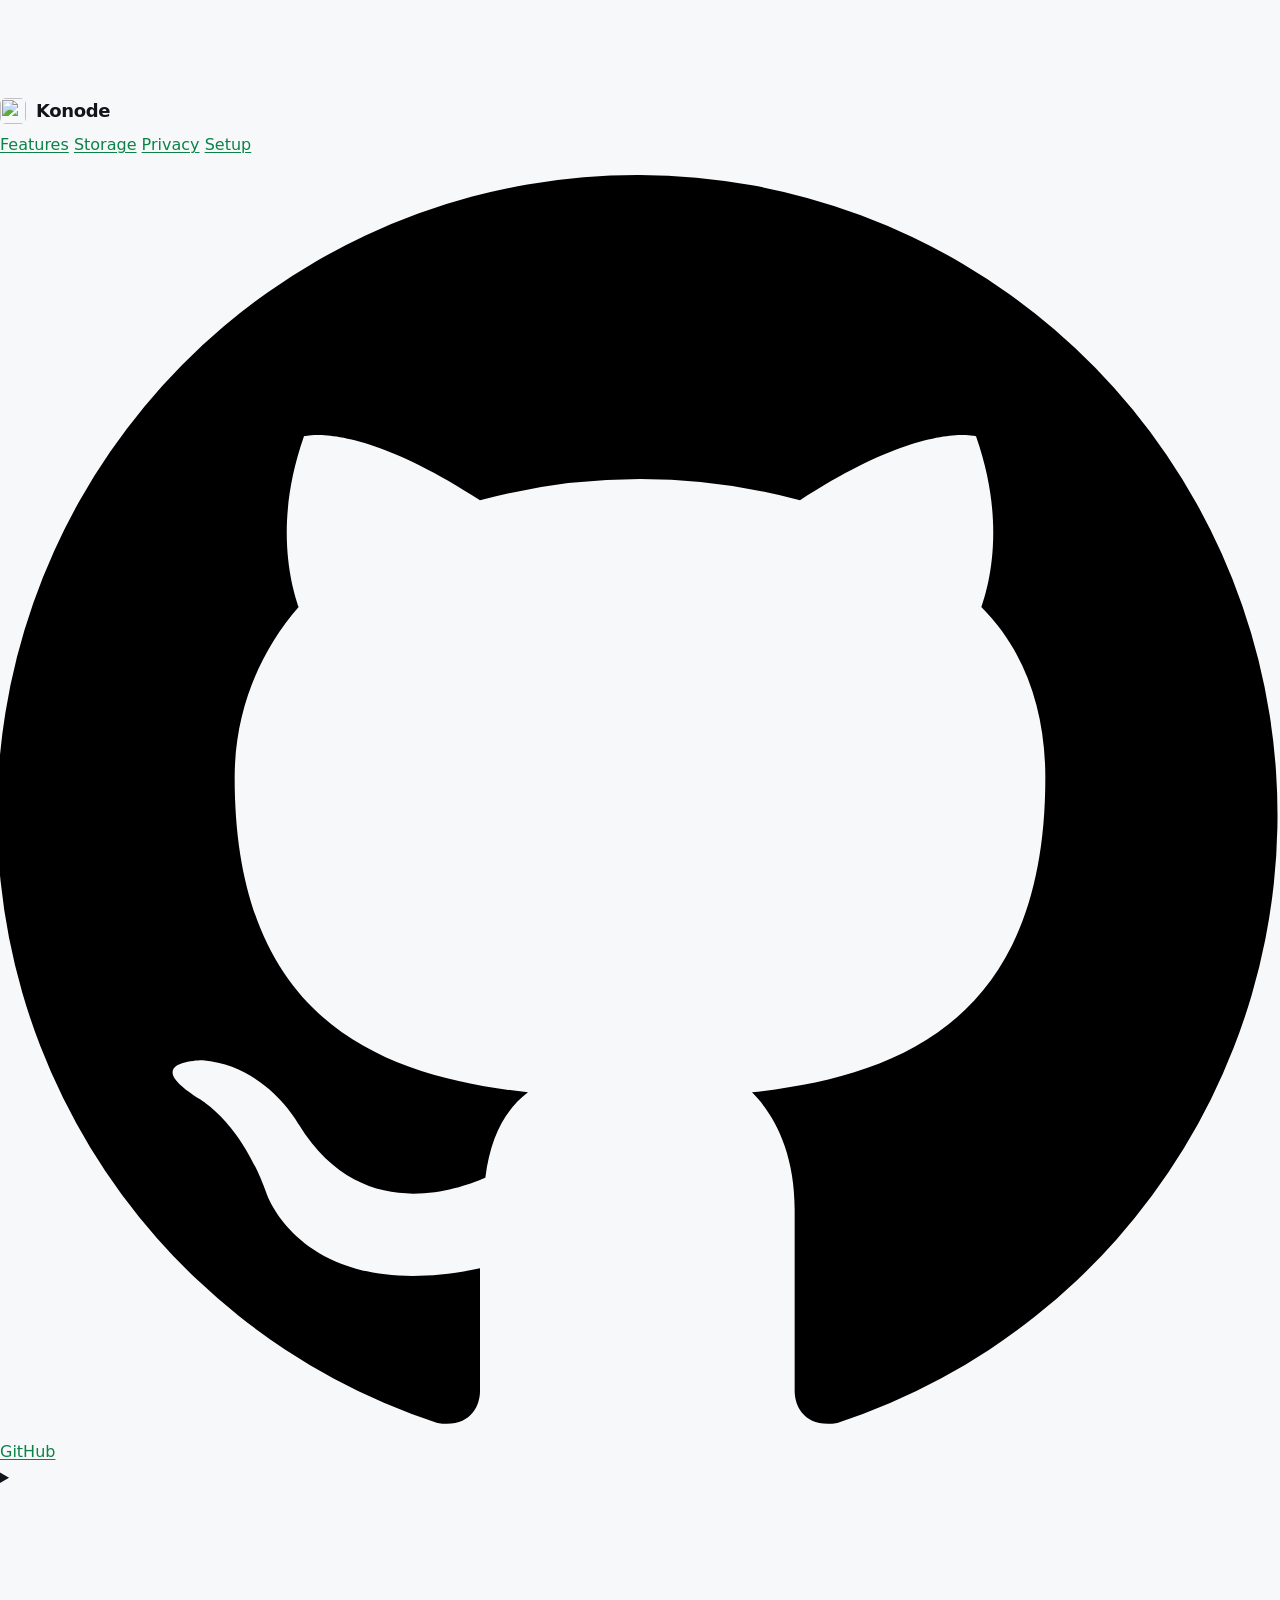
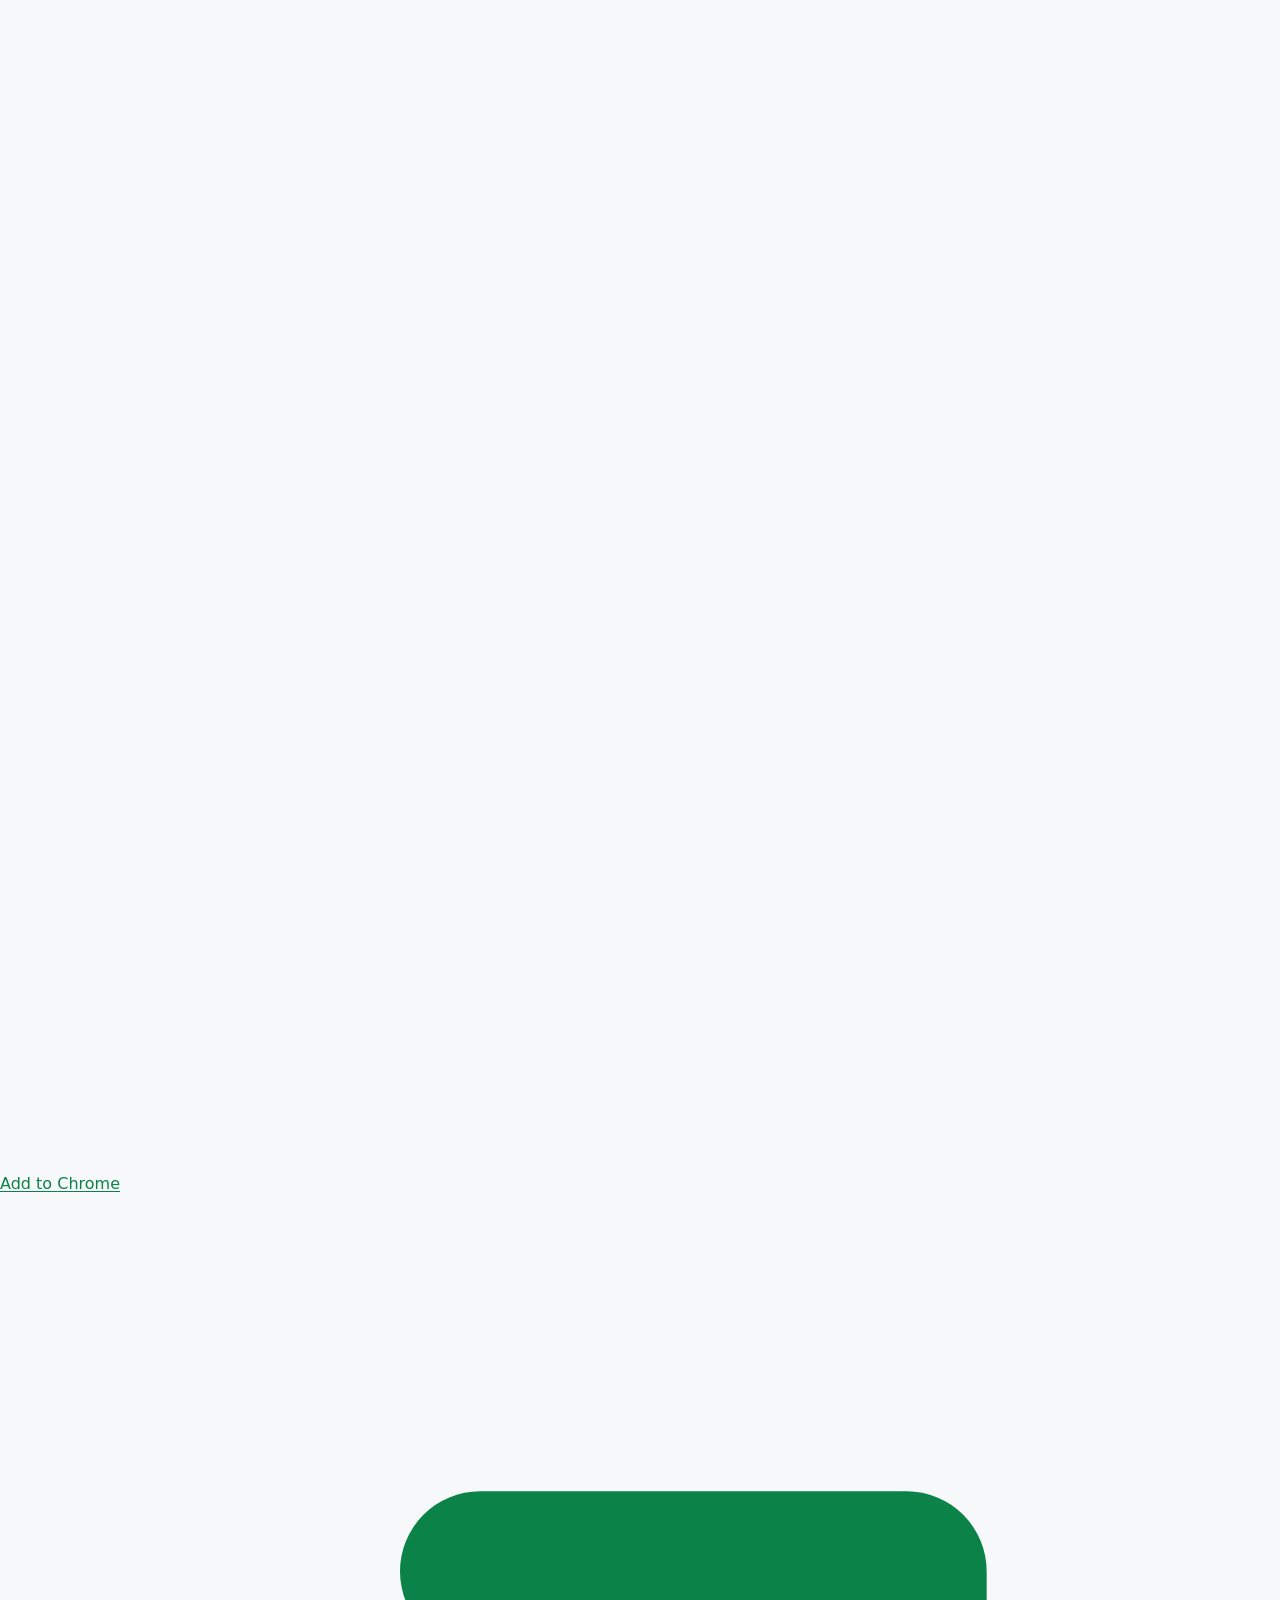
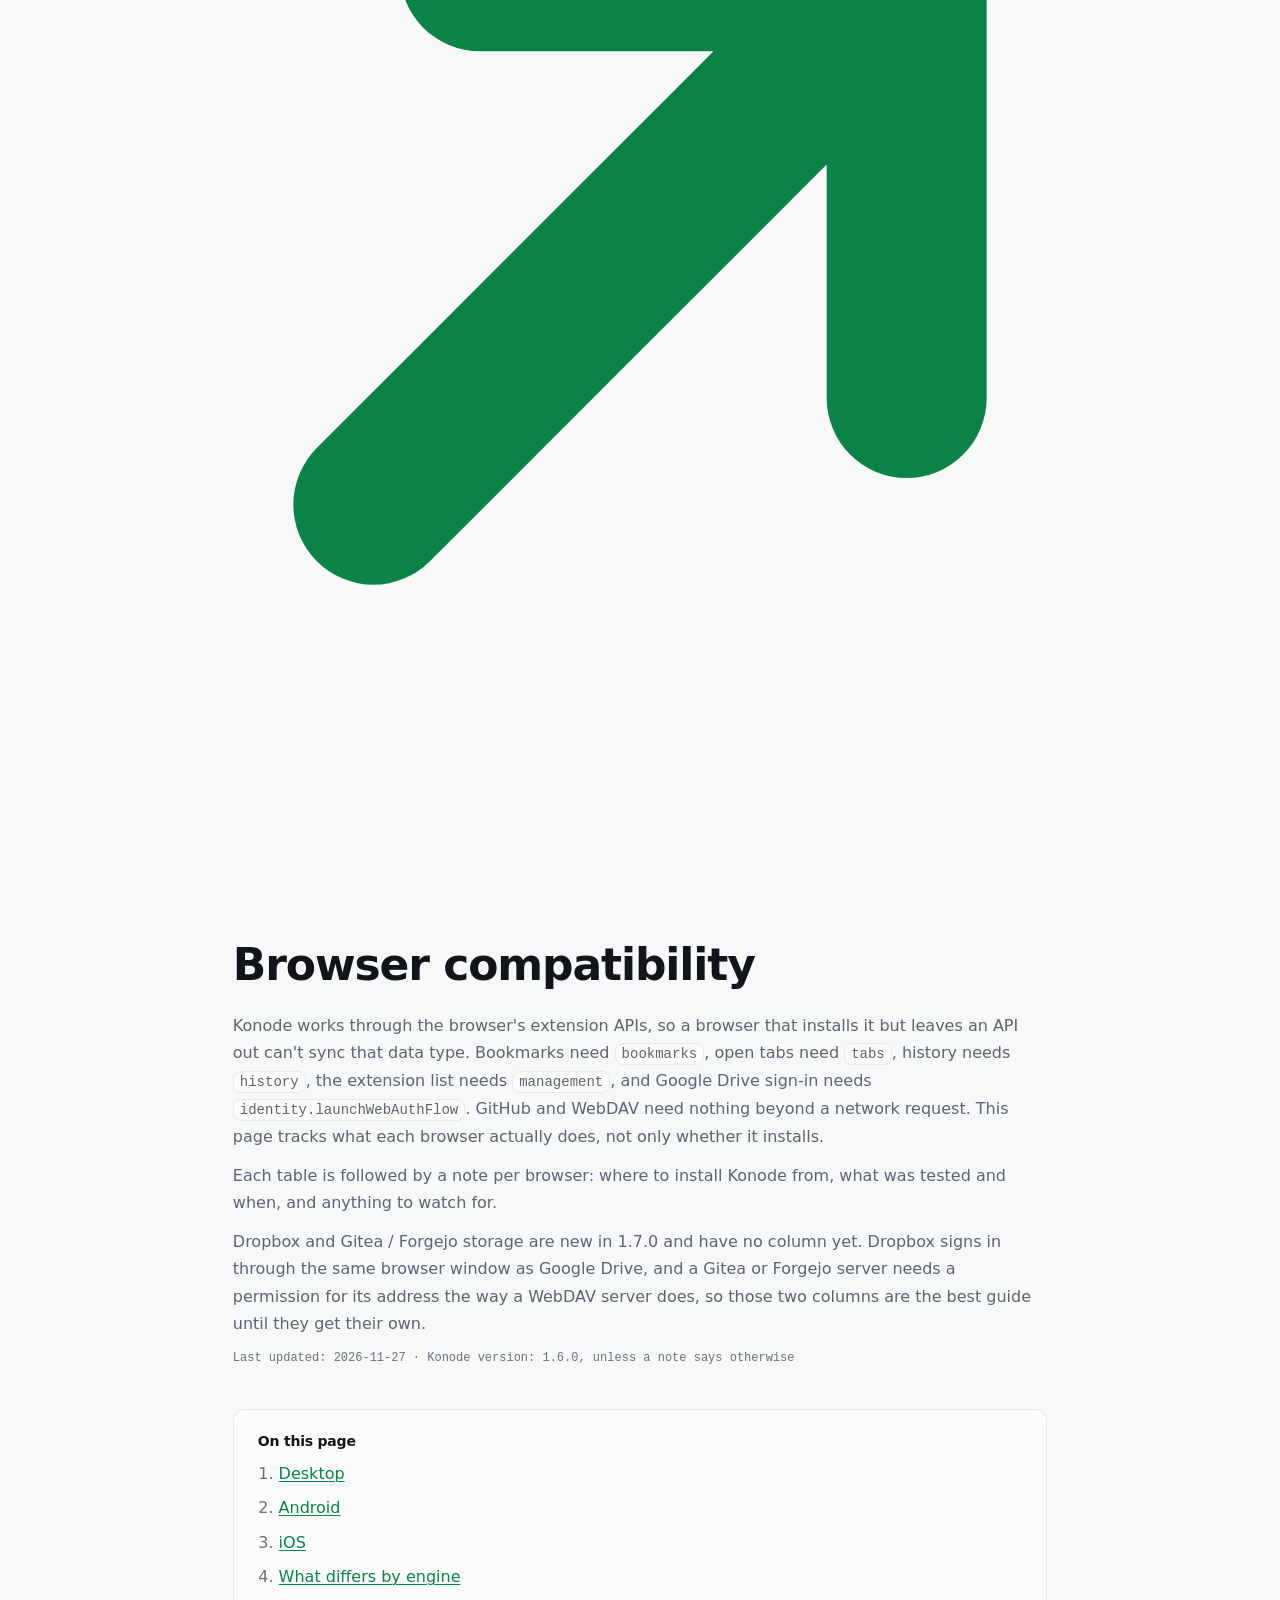
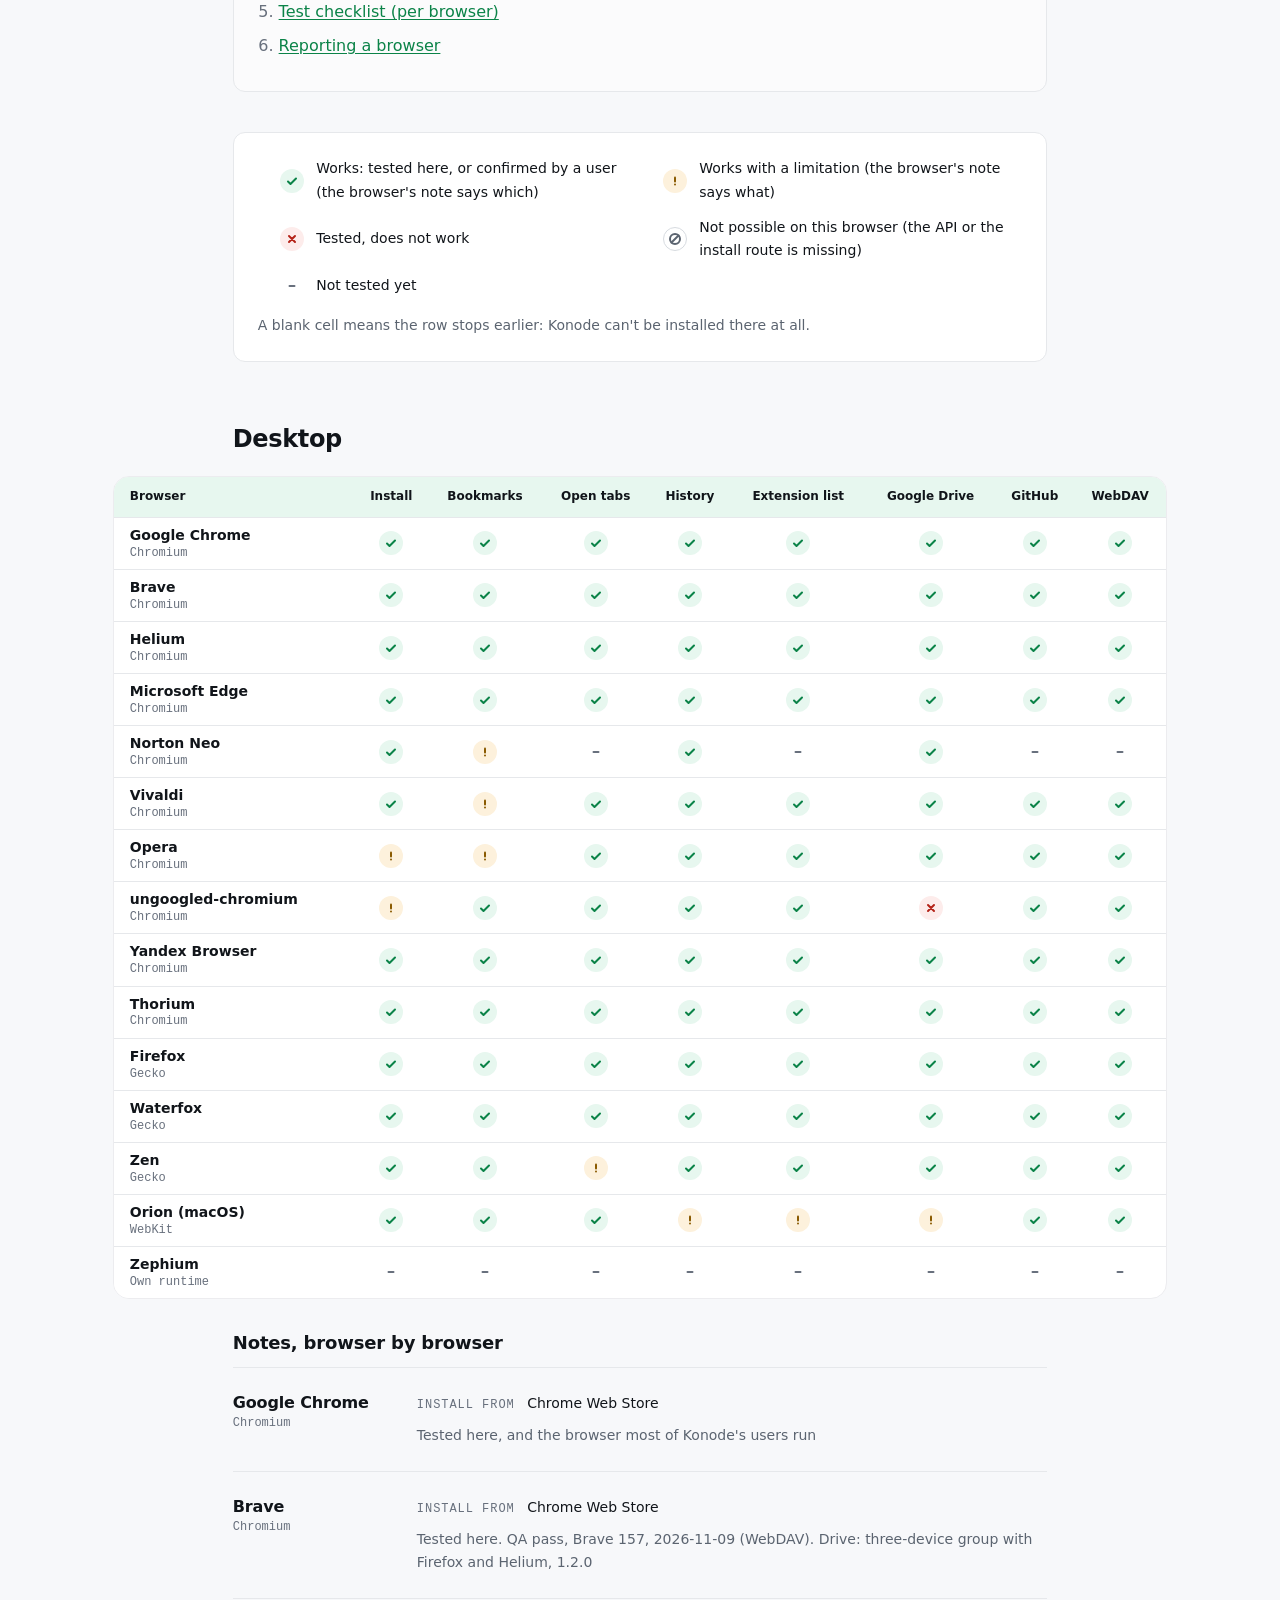
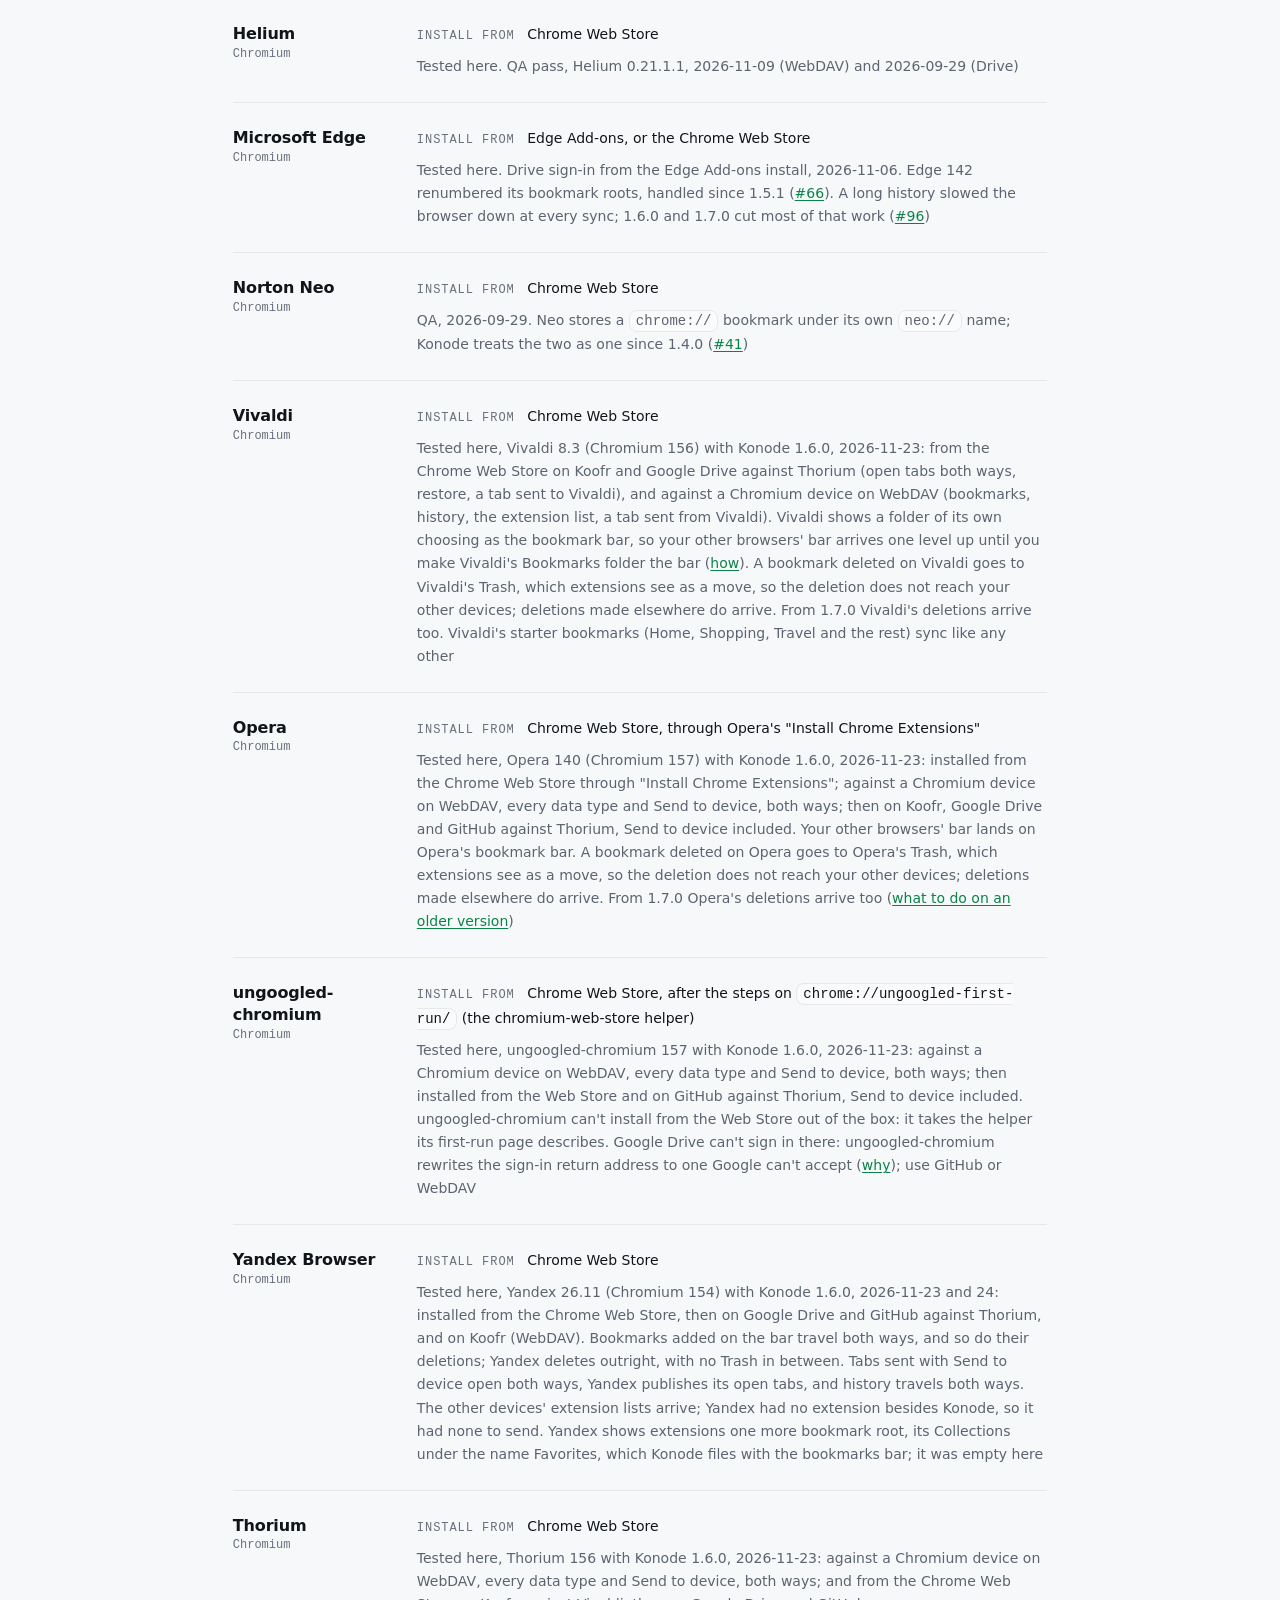
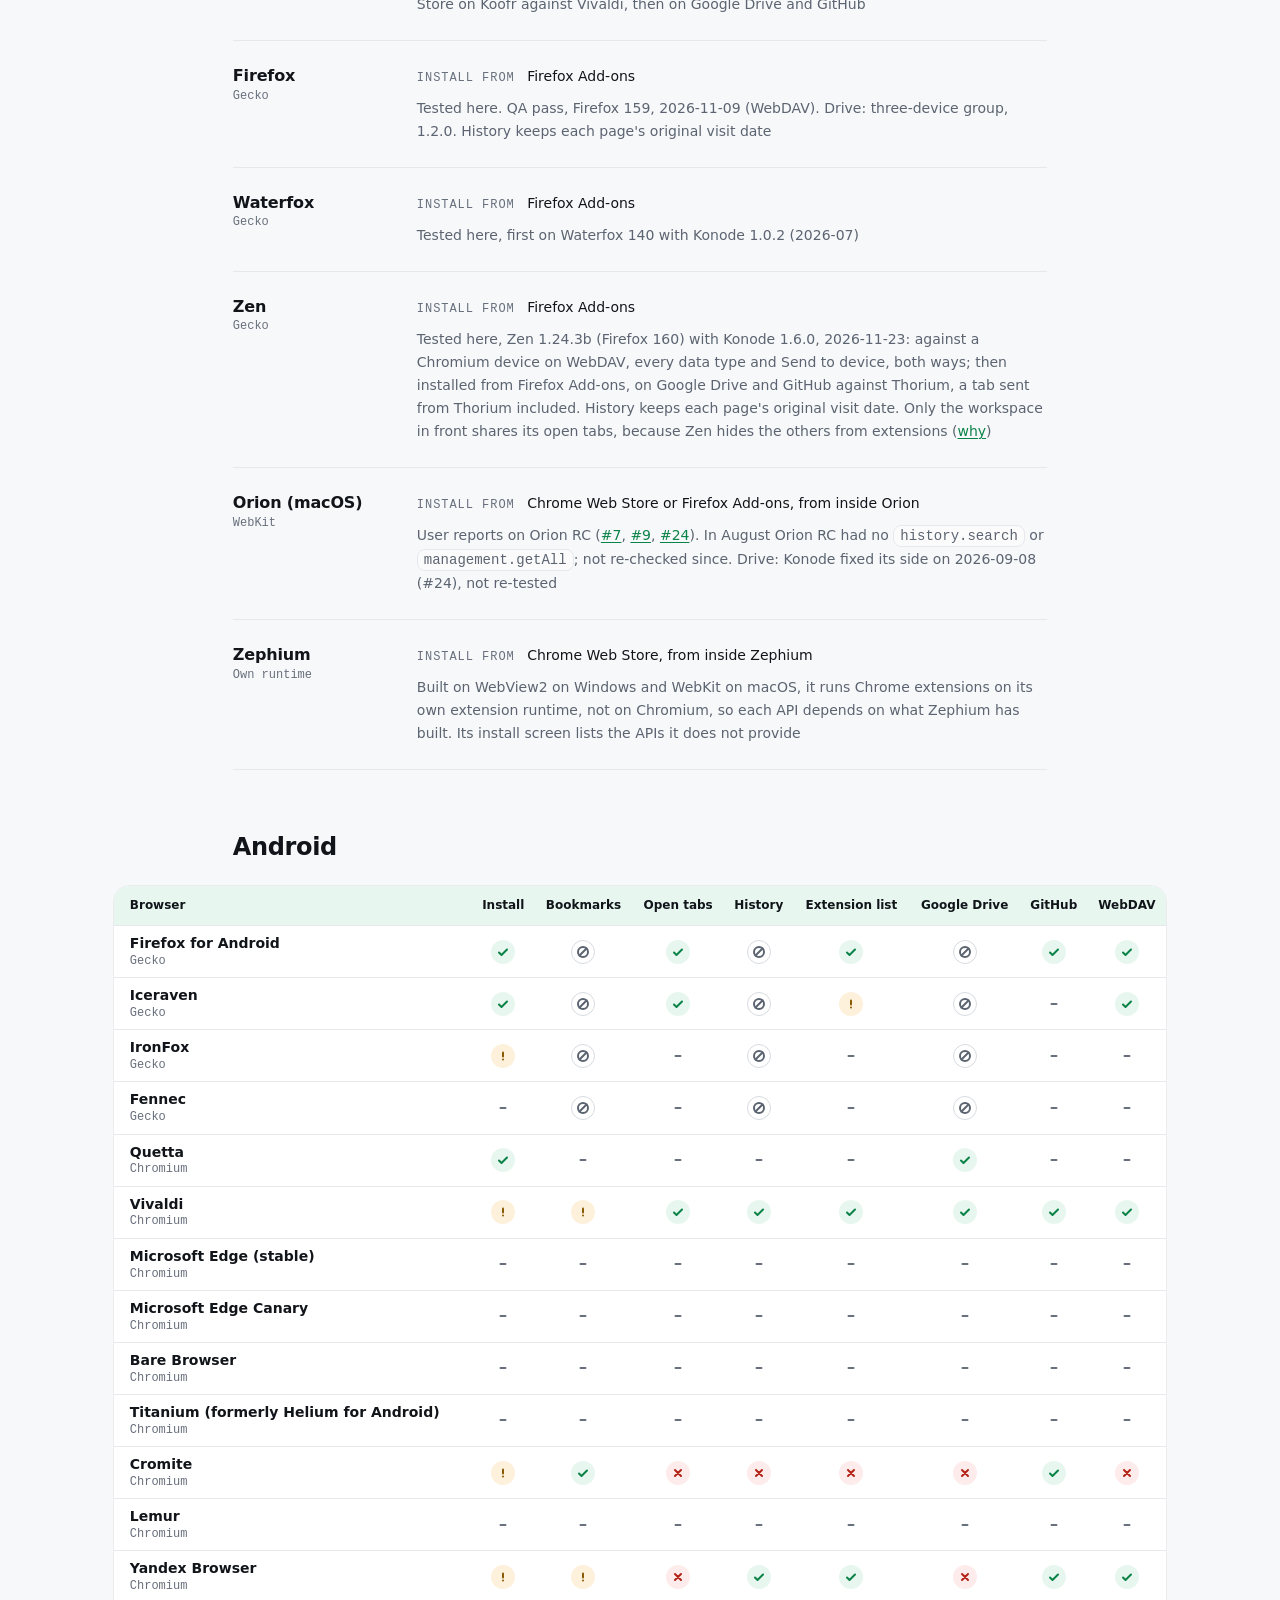
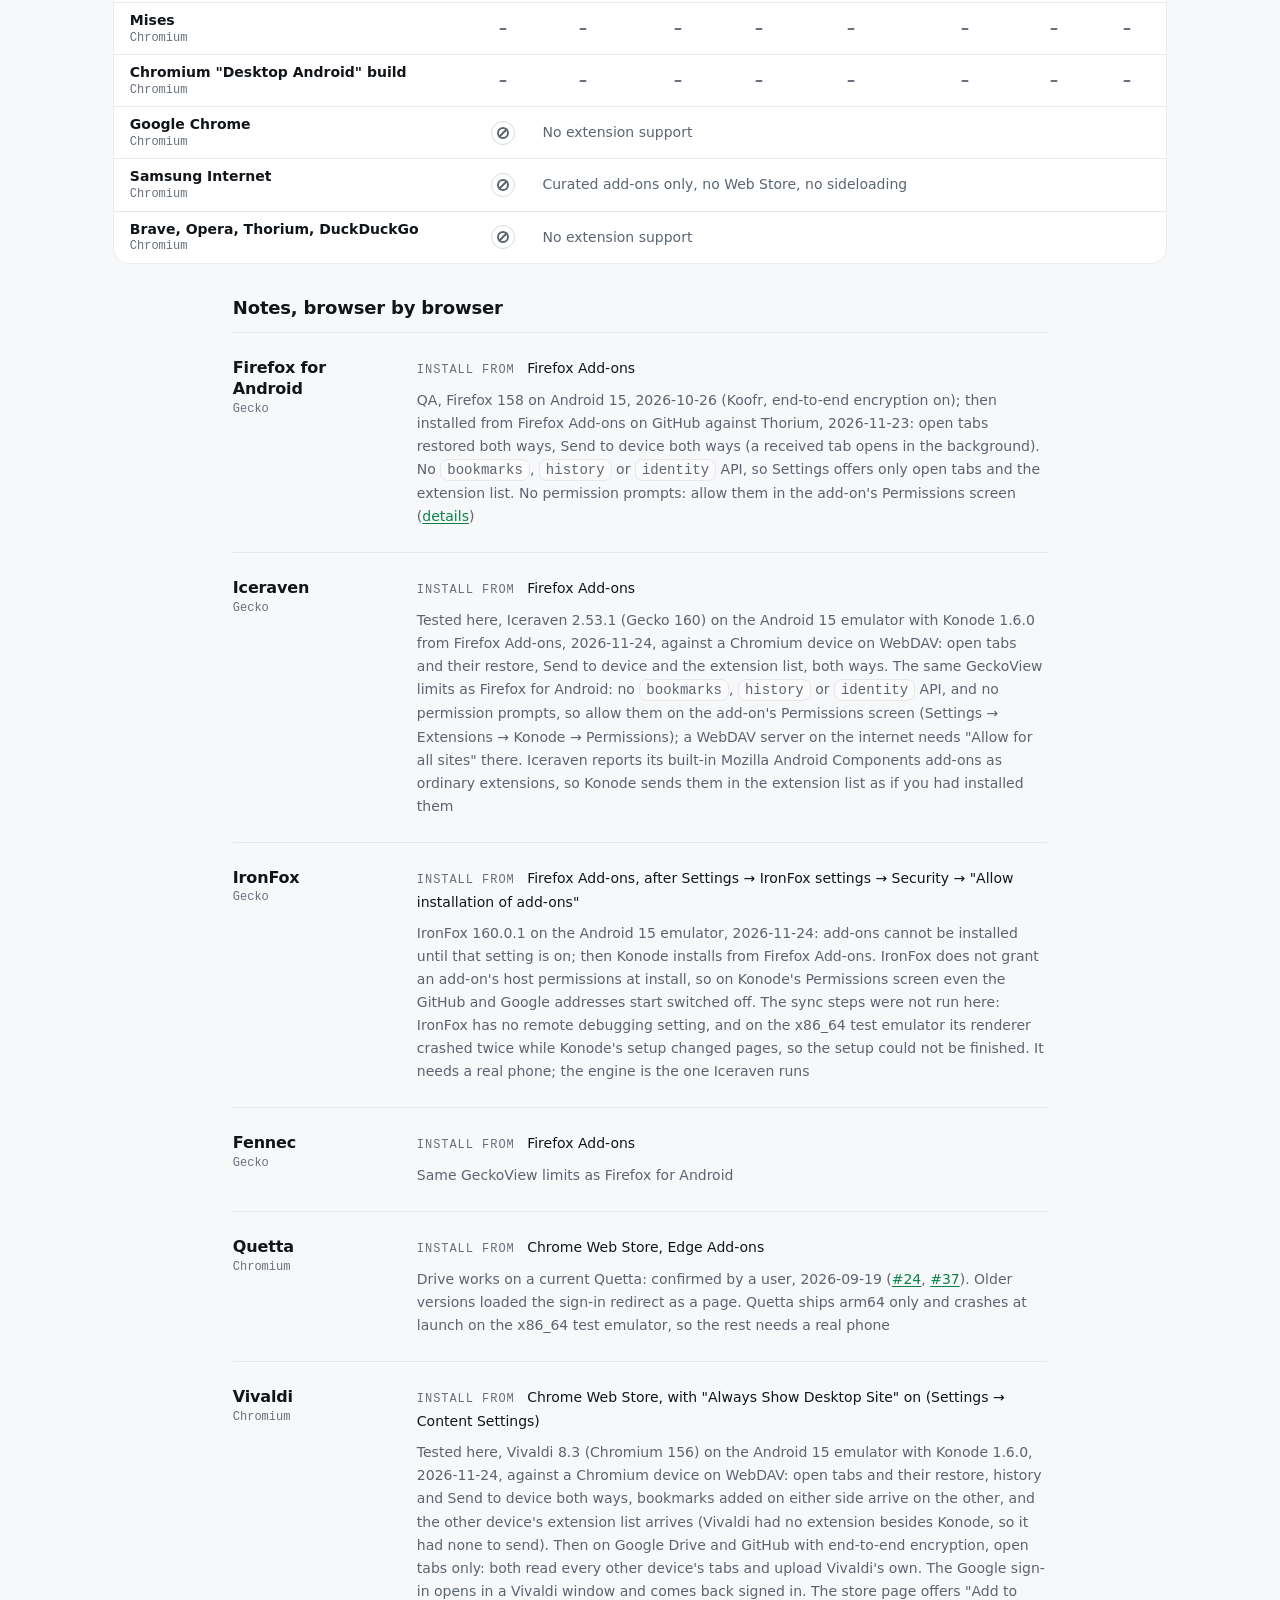
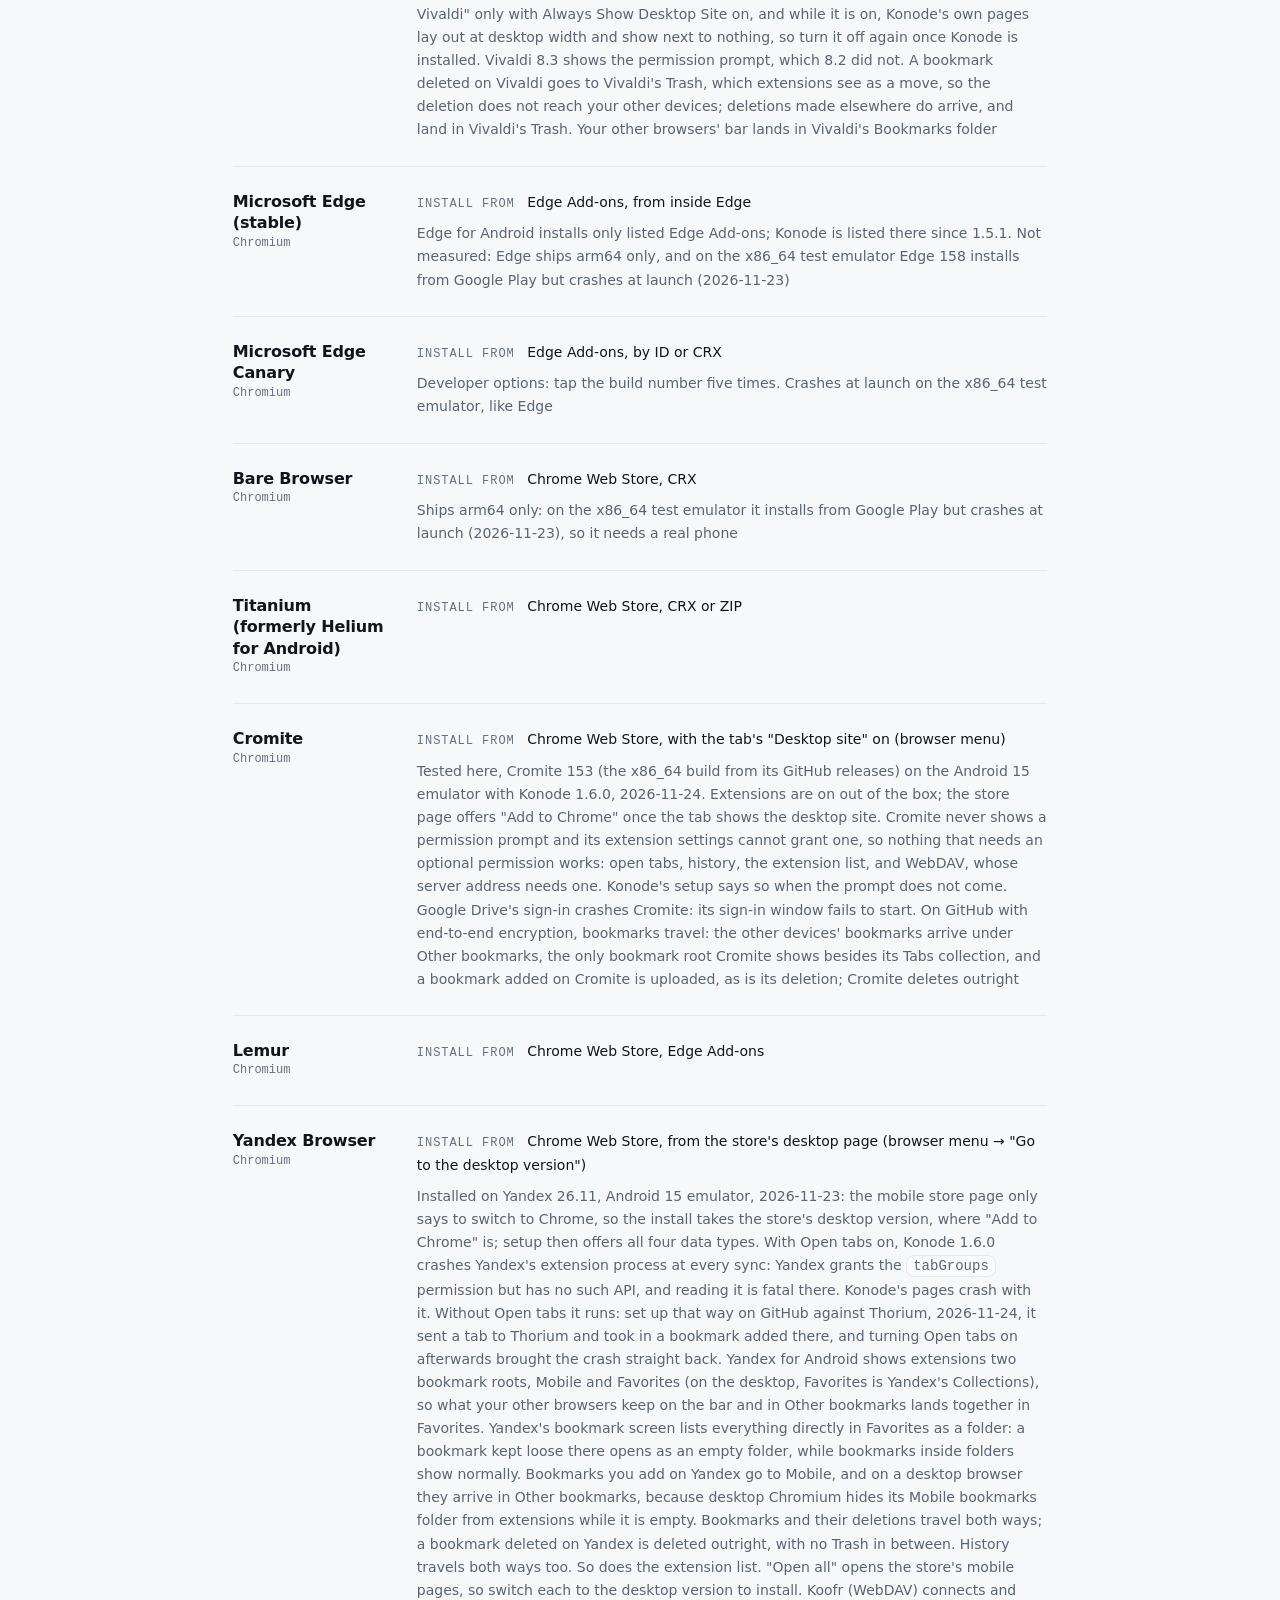
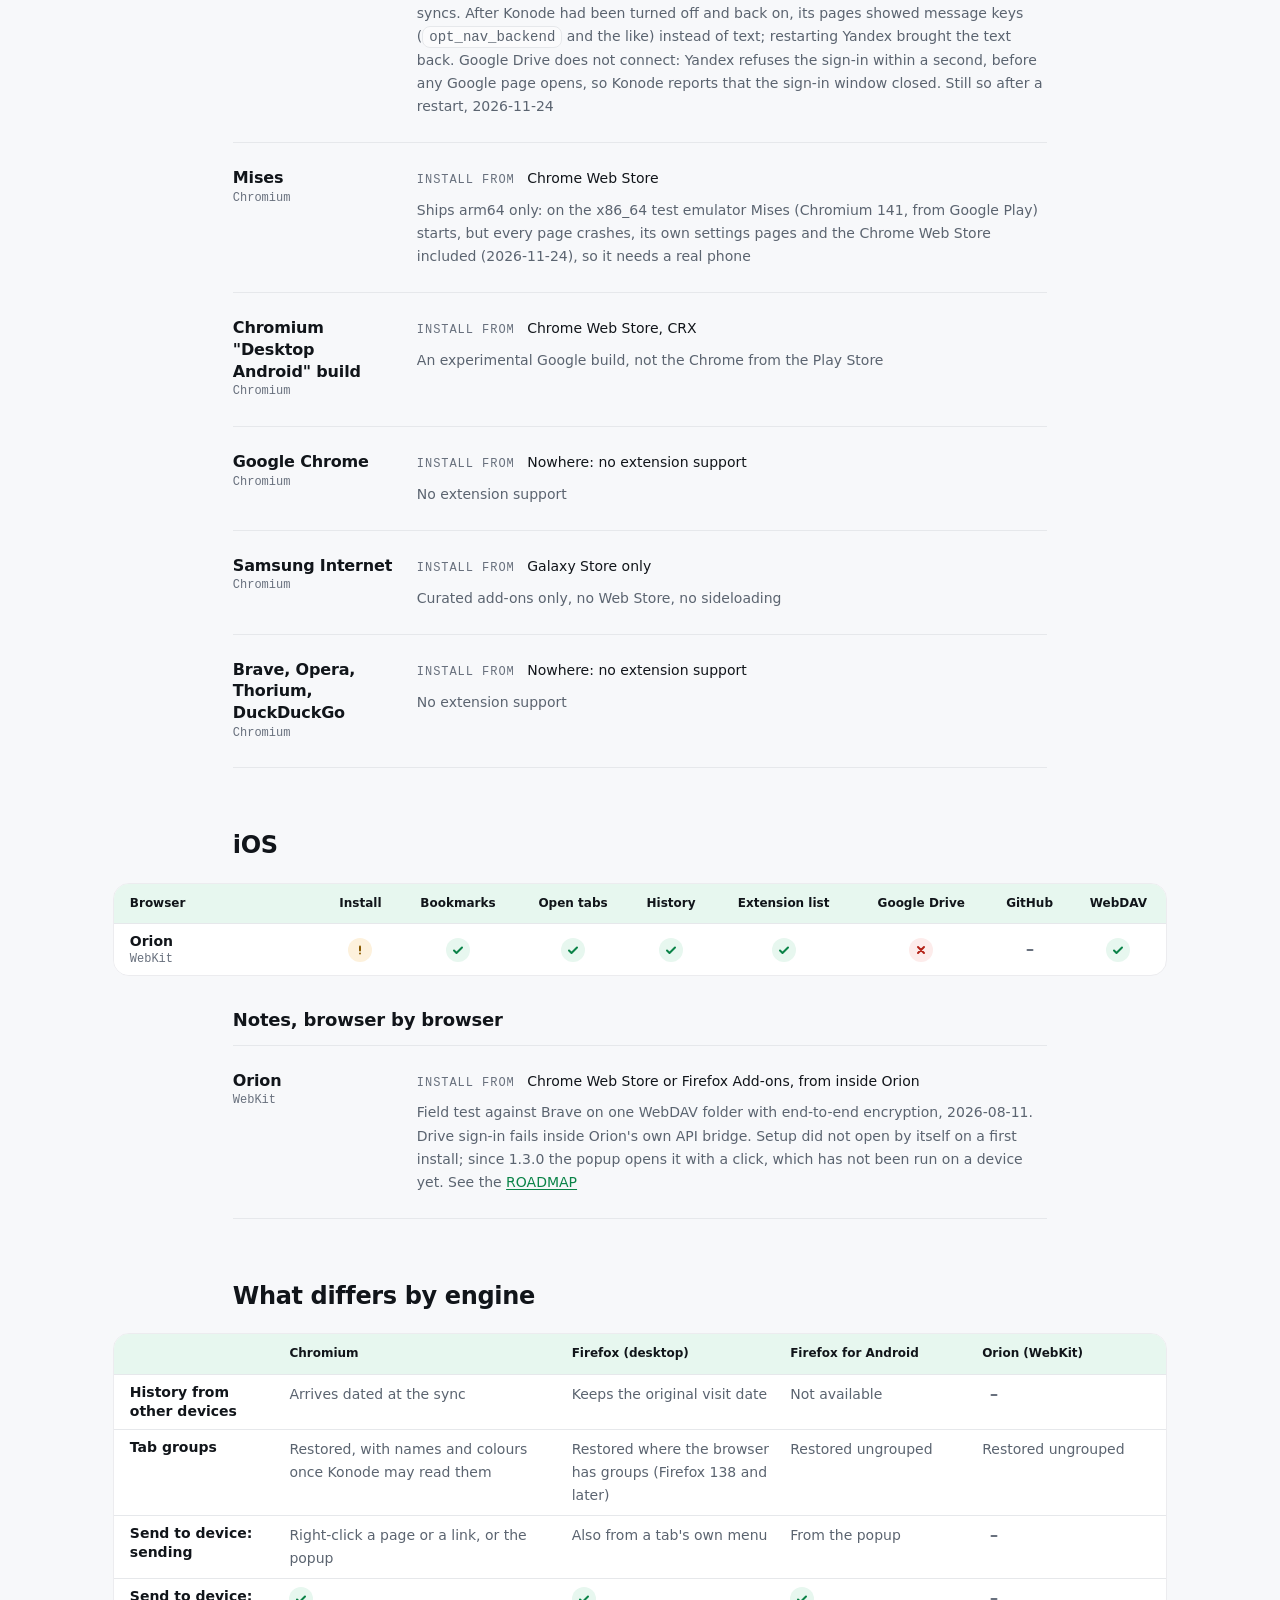
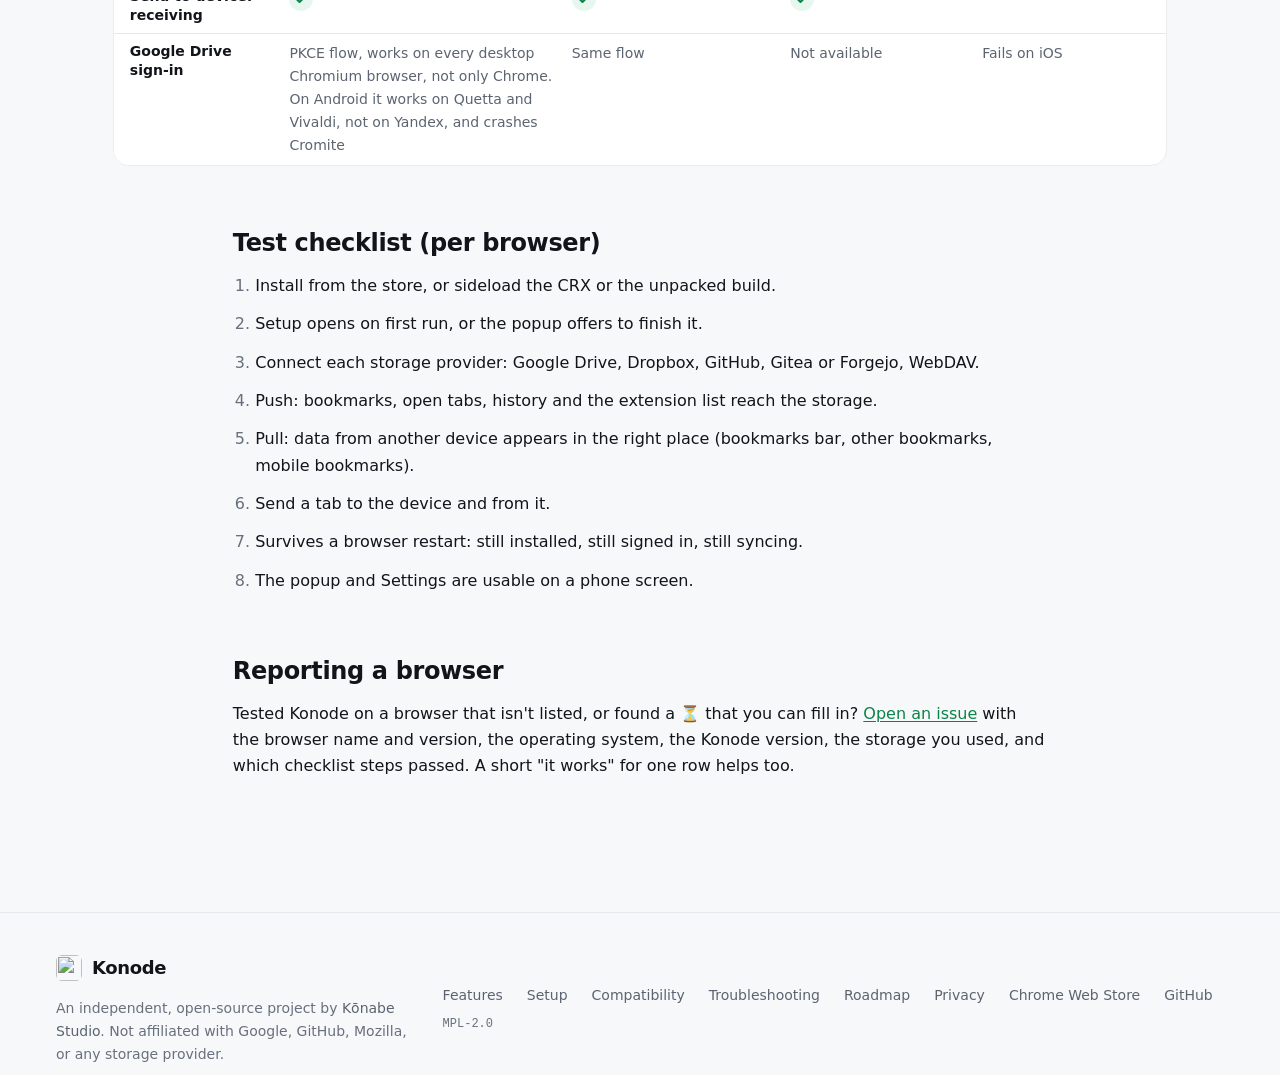
==== compatibility.html @ ddb784b3 "feat(site): a browser compatibility page, generated from COMPATIBILITY.md compatibility.html shows, " ====
<!doctype html>
<html lang="en">
<head>
  <meta charset="utf-8" />
  <meta name="viewport" content="width=device-width, initial-scale=1" />
  <title>Browser compatibility. Which browsers run Konode | Konode</title>
  <meta name="description" content="Which browsers run Konode, on desktop, Android and iOS, and what syncs on each: bookmarks, open tabs, history, the extension list, and each kind of storage. Tested, with a note per browser." />
  <link rel="canonical" href="https://konode.org/compatibility.html" />
  <link rel="icon" href="icon.svg?v=2" type="image/svg+xml" />
  <link rel="icon" href="icon128.png?v=2" sizes="128x128" />
  <link rel="apple-touch-icon" href="icon128.png?v=2" />
  <meta name="theme-color" content="#f7f8fa" />
  <link rel="preload" href="fonts/schibsted-grotesk-latin.woff2" as="font" type="font/woff2" crossorigin />
  <link rel="preload" href="fonts/jetbrains-mono-latin.woff2" as="font" type="font/woff2" crossorigin />
  <link rel="stylesheet" href="tokens.css?v=4" />
  <link rel="stylesheet" href="header.css?v=3" />
  <link rel="stylesheet" href="docs.css?v=4" />
  <meta property="og:type" content="article" />
  <meta property="og:site_name" content="Konode" />
  <meta property="og:url" content="https://konode.org/compatibility.html" />
  <meta property="og:title" content="Browser compatibility. Which browsers run Konode | Konode" />
  <meta property="og:description" content="Which browsers run Konode, and what syncs on each, with a note per browser." />
  <meta property="og:image" content="https://konode.org/og.png?v=1" />
  <meta property="og:image:width" content="1200" />
  <meta property="og:image:height" content="630" />
  <meta property="og:image:type" content="image/png" />
  <meta property="og:image:alt" content="Konode. Sync your browser to storage you own." />
  <meta name="twitter:card" content="summary_large_image" />
  <script src="konode.js" defer></script>
</head>
<body>
  <a class="skip" href="#main">Skip to content</a>

  <header class="site-header">
    <a class="brand" href="index.html"><img src="icon.svg" alt="" /> Konode</a>

    <nav class="primary-nav" aria-label="Primary navigation">
      <a href="index.html#features">Features</a>
      <a href="index.html#storage">Storage</a>
      <a href="index.html#privacy">Privacy</a>
      <a href="setup.html">Setup</a>
      <a href="https://github.com/konabe-studio/konode" target="_blank" rel="noopener noreferrer">
        <svg viewBox="0 0 24 24" aria-hidden="true"><path d="M12 .3a12 12 0 0 0-3.8 23.4c.6.1.8-.3.8-.6v-2.3c-3.3.7-4-1.4-4-1.4-.5-1.4-1.3-1.8-1.3-1.8-1.1-.7.1-.7.1-.7 1.2.1 1.8 1.2 1.8 1.2 1.1 1.8 2.8 1.3 3.5 1 .1-.8.4-1.3.8-1.6-2.7-.3-5.5-1.3-5.5-5.9 0-1.3.5-2.4 1.2-3.2-.1-.3-.5-1.5.1-3.2 0 0 1-.3 3.3 1.2a11.5 11.5 0 0 1 6 0c2.3-1.5 3.3-1.2 3.3-1.2.6 1.7.2 2.9.1 3.2.8.8 1.2 1.9 1.2 3.2 0 4.6-2.8 5.6-5.5 5.9.4.4.8 1.1.8 2.2v3.4c0 .3.2.7.8.6A12 12 0 0 0 12 .3Z"/></svg>
        GitHub
      </a>
    </nav>

    <details class="mobile-nav">
      <summary aria-label="Open navigation menu">
        <svg viewBox="0 0 24 24" fill="none" stroke-width="2" stroke-linecap="round" aria-hidden="true">
          <path d="M4 5h16" /><path d="M4 12h16" /><path d="M4 19h16" />
        </svg>
      </summary>
      <nav aria-label="Mobile navigation">
        <a class="m-install js-install" href="https://chromewebstore.google.com/detail/konode/mmlfiiimnpnjcjhhbldenpcmnibedkfa" target="_blank" rel="noopener noreferrer">Add to <span class="js-browser">Chrome</span> for free</a>
        <a href="index.html">Home</a>
        <a href="index.html#features">Features</a>
        <a href="index.html#storage">Storage</a>
        <a href="index.html#privacy">Privacy</a>
        <a href="index.html#compare">Compare</a>
        <a href="index.html#faq">FAQ</a>
        <a href="features.html">Feature guide</a>
        <a href="setup.html">Setup guide</a>
        <a href="compatibility.html" aria-current="page">Compatibility</a>
        <a href="troubleshooting.html">Troubleshooting</a>
        <a href="roadmap.html">Roadmap</a>
        <a href="privacy.html">Privacy policy</a>
        <a href="https://github.com/konabe-studio/konode" target="_blank" rel="noopener noreferrer">GitHub</a>
      </nav>
    </details>

    <a class="header-cta js-install" href="https://chromewebstore.google.com/detail/konode/mmlfiiimnpnjcjhhbldenpcmnibedkfa" target="_blank" rel="noopener noreferrer">
      <img class="js-browser-logo" src="assets/chrome.svg" alt="" />
      <span>Add to <span class="js-browser">Chrome</span></span>
      <svg class="ext" viewBox="0 0 16 16" fill="none" aria-hidden="true"><path d="M11.3333 10V4.66667H6M11.3333 4.66667L4.66667 11.3333" stroke="currentColor" stroke-width="2" stroke-linecap="round" stroke-linejoin="round"/></svg>
    </a>
  </header>

  <main id="main" class="wrap doc compat-page">
    <div class="col"><h1>Browser compatibility</h1></div>
    <!-- compat:start: generated by scripts/sync-compat.mjs from COMPATIBILITY.md; edit that, not this -->
    <div class="col">
    <p class="lead">Konode works through the browser's extension APIs, so a browser that installs it but leaves an API out can't sync that data type. Bookmarks need <code>bookmarks</code>, open tabs need <code>tabs</code>, history needs <code>history</code>, the extension list needs <code>management</code>, and Google Drive sign-in needs <code>identity.launchWebAuthFlow</code>. GitHub and WebDAV need nothing beyond a network request. This page tracks what each browser actually does, not only whether it installs.</p>
    <p class="lead">Each table is followed by a note per browser: where to install Konode from, what was tested and when, and anything to watch for.</p>
    <p class="lead">Dropbox and Gitea / Forgejo storage are new in 1.7.0 and have no column yet. Dropbox signs in through the same browser window as Google Drive, and a Gitea or Forgejo server needs a permission for its address the way a WebDAV server does, so those two columns are the best guide until they get their own.</p>
    <p class="updated">Last updated: 2026-11-27 · Konode version: 1.6.0, unless a note says otherwise</p>
    <nav class="toc" aria-label="On this page">
      <h2>On this page</h2>
      <ol>
        <li><a href="#desktop">Desktop</a></li>
        <li><a href="#android">Android</a></li>
        <li><a href="#ios">iOS</a></li>
        <li><a href="#engines">What differs by engine</a></li>
        <li><a href="#checklist">Test checklist (per browser)</a></li>
        <li><a href="#report">Reporting a browser</a></li>
      </ol>
    </nav>
    <div class="mk-key" aria-label="What the marks mean">
    <ul class="mk-legend">
      <li><span class="mk mk-ok" title="Works"><svg viewBox="0 0 16 16" aria-hidden="true" focusable="false"><path d="M4 8.5l2.5 2.5L12 5.5"/></svg><span class="vh">Works</span></span> Works: tested here, or confirmed by a user (the browser's note says which)</li>
      <li><span class="mk mk-lim" title="Works with a limitation"><svg viewBox="0 0 16 16" aria-hidden="true" focusable="false"><path d="M8 4.5v4"/><path d="M8 11.5v.01"/></svg><span class="vh">Works with a limitation</span></span> Works with a limitation (the browser's note says what)</li>
      <li><span class="mk mk-no" title="Does not work"><svg viewBox="0 0 16 16" aria-hidden="true" focusable="false"><path d="M5 5l6 6M11 5l-6 6"/></svg><span class="vh">Does not work</span></span> Tested, does not work</li>
      <li><span class="mk mk-na" title="Not possible on this browser"><svg viewBox="0 0 16 16" aria-hidden="true" focusable="false"><circle cx="8" cy="8" r="5"/><path d="M4.5 11.5l7-7"/></svg><span class="vh">Not possible on this browser</span></span> Not possible on this browser (the API or the install route is missing)</li>
      <li><span class="mk mk-tbd" title="Not tested yet"><svg viewBox="0 0 16 16" aria-hidden="true" focusable="false"><path d="M5.5 8h5"/></svg><span class="vh">Not tested yet</span></span> Not tested yet</li>
    </ul>
      <p>A blank cell means the row stops earlier: Konode can't be installed there at all.</p>
    </div>

    <h2 id="desktop">Desktop</h2>
    </div>
    <div class="compat-scroll" role="region" aria-label="Desktop browsers" tabindex="0">
      <table class="compat">
        <thead><tr><th scope="col">Browser</th><th scope="col">Install</th><th scope="col">Bookmarks</th><th scope="col">Open tabs</th><th scope="col">History</th><th scope="col">Extension list</th><th scope="col">Google Drive</th><th scope="col">GitHub</th><th scope="col">WebDAV</th></tr></thead>
        <tbody>
          <tr><th scope="row"><a href="#desktop-google-chrome">Google Chrome</a><span class="eng">Chromium</span></th><td><span class="mk mk-ok" title="Works"><svg viewBox="0 0 16 16" aria-hidden="true" focusable="false"><path d="M4 8.5l2.5 2.5L12 5.5"/></svg><span class="vh">Works</span></span></td><td><span class="mk mk-ok" title="Works"><svg viewBox="0 0 16 16" aria-hidden="true" focusable="false"><path d="M4 8.5l2.5 2.5L12 5.5"/></svg><span class="vh">Works</span></span></td><td><span class="mk mk-ok" title="Works"><svg viewBox="0 0 16 16" aria-hidden="true" focusable="false"><path d="M4 8.5l2.5 2.5L12 5.5"/></svg><span class="vh">Works</span></span></td><td><span class="mk mk-ok" title="Works"><svg viewBox="0 0 16 16" aria-hidden="true" focusable="false"><path d="M4 8.5l2.5 2.5L12 5.5"/></svg><span class="vh">Works</span></span></td><td><span class="mk mk-ok" title="Works"><svg viewBox="0 0 16 16" aria-hidden="true" focusable="false"><path d="M4 8.5l2.5 2.5L12 5.5"/></svg><span class="vh">Works</span></span></td><td><span class="mk mk-ok" title="Works"><svg viewBox="0 0 16 16" aria-hidden="true" focusable="false"><path d="M4 8.5l2.5 2.5L12 5.5"/></svg><span class="vh">Works</span></span></td><td><span class="mk mk-ok" title="Works"><svg viewBox="0 0 16 16" aria-hidden="true" focusable="false"><path d="M4 8.5l2.5 2.5L12 5.5"/></svg><span class="vh">Works</span></span></td><td><span class="mk mk-ok" title="Works"><svg viewBox="0 0 16 16" aria-hidden="true" focusable="false"><path d="M4 8.5l2.5 2.5L12 5.5"/></svg><span class="vh">Works</span></span></td></tr>
          <tr><th scope="row"><a href="#desktop-brave">Brave</a><span class="eng">Chromium</span></th><td><span class="mk mk-ok" title="Works"><svg viewBox="0 0 16 16" aria-hidden="true" focusable="false"><path d="M4 8.5l2.5 2.5L12 5.5"/></svg><span class="vh">Works</span></span></td><td><span class="mk mk-ok" title="Works"><svg viewBox="0 0 16 16" aria-hidden="true" focusable="false"><path d="M4 8.5l2.5 2.5L12 5.5"/></svg><span class="vh">Works</span></span></td><td><span class="mk mk-ok" title="Works"><svg viewBox="0 0 16 16" aria-hidden="true" focusable="false"><path d="M4 8.5l2.5 2.5L12 5.5"/></svg><span class="vh">Works</span></span></td><td><span class="mk mk-ok" title="Works"><svg viewBox="0 0 16 16" aria-hidden="true" focusable="false"><path d="M4 8.5l2.5 2.5L12 5.5"/></svg><span class="vh">Works</span></span></td><td><span class="mk mk-ok" title="Works"><svg viewBox="0 0 16 16" aria-hidden="true" focusable="false"><path d="M4 8.5l2.5 2.5L12 5.5"/></svg><span class="vh">Works</span></span></td><td><span class="mk mk-ok" title="Works"><svg viewBox="0 0 16 16" aria-hidden="true" focusable="false"><path d="M4 8.5l2.5 2.5L12 5.5"/></svg><span class="vh">Works</span></span></td><td><span class="mk mk-ok" title="Works"><svg viewBox="0 0 16 16" aria-hidden="true" focusable="false"><path d="M4 8.5l2.5 2.5L12 5.5"/></svg><span class="vh">Works</span></span></td><td><span class="mk mk-ok" title="Works"><svg viewBox="0 0 16 16" aria-hidden="true" focusable="false"><path d="M4 8.5l2.5 2.5L12 5.5"/></svg><span class="vh">Works</span></span></td></tr>
          <tr><th scope="row"><a href="#desktop-helium">Helium</a><span class="eng">Chromium</span></th><td><span class="mk mk-ok" title="Works"><svg viewBox="0 0 16 16" aria-hidden="true" focusable="false"><path d="M4 8.5l2.5 2.5L12 5.5"/></svg><span class="vh">Works</span></span></td><td><span class="mk mk-ok" title="Works"><svg viewBox="0 0 16 16" aria-hidden="true" focusable="false"><path d="M4 8.5l2.5 2.5L12 5.5"/></svg><span class="vh">Works</span></span></td><td><span class="mk mk-ok" title="Works"><svg viewBox="0 0 16 16" aria-hidden="true" focusable="false"><path d="M4 8.5l2.5 2.5L12 5.5"/></svg><span class="vh">Works</span></span></td><td><span class="mk mk-ok" title="Works"><svg viewBox="0 0 16 16" aria-hidden="true" focusable="false"><path d="M4 8.5l2.5 2.5L12 5.5"/></svg><span class="vh">Works</span></span></td><td><span class="mk mk-ok" title="Works"><svg viewBox="0 0 16 16" aria-hidden="true" focusable="false"><path d="M4 8.5l2.5 2.5L12 5.5"/></svg><span class="vh">Works</span></span></td><td><span class="mk mk-ok" title="Works"><svg viewBox="0 0 16 16" aria-hidden="true" focusable="false"><path d="M4 8.5l2.5 2.5L12 5.5"/></svg><span class="vh">Works</span></span></td><td><span class="mk mk-ok" title="Works"><svg viewBox="0 0 16 16" aria-hidden="true" focusable="false"><path d="M4 8.5l2.5 2.5L12 5.5"/></svg><span class="vh">Works</span></span></td><td><span class="mk mk-ok" title="Works"><svg viewBox="0 0 16 16" aria-hidden="true" focusable="false"><path d="M4 8.5l2.5 2.5L12 5.5"/></svg><span class="vh">Works</span></span></td></tr>
          <tr><th scope="row"><a href="#desktop-microsoft-edge">Microsoft Edge</a><span class="eng">Chromium</span></th><td><span class="mk mk-ok" title="Works"><svg viewBox="0 0 16 16" aria-hidden="true" focusable="false"><path d="M4 8.5l2.5 2.5L12 5.5"/></svg><span class="vh">Works</span></span></td><td><span class="mk mk-ok" title="Works"><svg viewBox="0 0 16 16" aria-hidden="true" focusable="false"><path d="M4 8.5l2.5 2.5L12 5.5"/></svg><span class="vh">Works</span></span></td><td><span class="mk mk-ok" title="Works"><svg viewBox="0 0 16 16" aria-hidden="true" focusable="false"><path d="M4 8.5l2.5 2.5L12 5.5"/></svg><span class="vh">Works</span></span></td><td><span class="mk mk-ok" title="Works"><svg viewBox="0 0 16 16" aria-hidden="true" focusable="false"><path d="M4 8.5l2.5 2.5L12 5.5"/></svg><span class="vh">Works</span></span></td><td><span class="mk mk-ok" title="Works"><svg viewBox="0 0 16 16" aria-hidden="true" focusable="false"><path d="M4 8.5l2.5 2.5L12 5.5"/></svg><span class="vh">Works</span></span></td><td><span class="mk mk-ok" title="Works"><svg viewBox="0 0 16 16" aria-hidden="true" focusable="false"><path d="M4 8.5l2.5 2.5L12 5.5"/></svg><span class="vh">Works</span></span></td><td><span class="mk mk-ok" title="Works"><svg viewBox="0 0 16 16" aria-hidden="true" focusable="false"><path d="M4 8.5l2.5 2.5L12 5.5"/></svg><span class="vh">Works</span></span></td><td><span class="mk mk-ok" title="Works"><svg viewBox="0 0 16 16" aria-hidden="true" focusable="false"><path d="M4 8.5l2.5 2.5L12 5.5"/></svg><span class="vh">Works</span></span></td></tr>
          <tr><th scope="row"><a href="#desktop-norton-neo">Norton Neo</a><span class="eng">Chromium</span></th><td><span class="mk mk-ok" title="Works"><svg viewBox="0 0 16 16" aria-hidden="true" focusable="false"><path d="M4 8.5l2.5 2.5L12 5.5"/></svg><span class="vh">Works</span></span></td><td><span class="mk mk-lim" title="Works with a limitation"><svg viewBox="0 0 16 16" aria-hidden="true" focusable="false"><path d="M8 4.5v4"/><path d="M8 11.5v.01"/></svg><span class="vh">Works with a limitation</span></span></td><td><span class="mk mk-tbd" title="Not tested yet"><svg viewBox="0 0 16 16" aria-hidden="true" focusable="false"><path d="M5.5 8h5"/></svg><span class="vh">Not tested yet</span></span></td><td><span class="mk mk-ok" title="Works"><svg viewBox="0 0 16 16" aria-hidden="true" focusable="false"><path d="M4 8.5l2.5 2.5L12 5.5"/></svg><span class="vh">Works</span></span></td><td><span class="mk mk-tbd" title="Not tested yet"><svg viewBox="0 0 16 16" aria-hidden="true" focusable="false"><path d="M5.5 8h5"/></svg><span class="vh">Not tested yet</span></span></td><td><span class="mk mk-ok" title="Works"><svg viewBox="0 0 16 16" aria-hidden="true" focusable="false"><path d="M4 8.5l2.5 2.5L12 5.5"/></svg><span class="vh">Works</span></span></td><td><span class="mk mk-tbd" title="Not tested yet"><svg viewBox="0 0 16 16" aria-hidden="true" focusable="false"><path d="M5.5 8h5"/></svg><span class="vh">Not tested yet</span></span></td><td><span class="mk mk-tbd" title="Not tested yet"><svg viewBox="0 0 16 16" aria-hidden="true" focusable="false"><path d="M5.5 8h5"/></svg><span class="vh">Not tested yet</span></span></td></tr>
          <tr><th scope="row"><a href="#desktop-vivaldi">Vivaldi</a><span class="eng">Chromium</span></th><td><span class="mk mk-ok" title="Works"><svg viewBox="0 0 16 16" aria-hidden="true" focusable="false"><path d="M4 8.5l2.5 2.5L12 5.5"/></svg><span class="vh">Works</span></span></td><td><span class="mk mk-lim" title="Works with a limitation"><svg viewBox="0 0 16 16" aria-hidden="true" focusable="false"><path d="M8 4.5v4"/><path d="M8 11.5v.01"/></svg><span class="vh">Works with a limitation</span></span></td><td><span class="mk mk-ok" title="Works"><svg viewBox="0 0 16 16" aria-hidden="true" focusable="false"><path d="M4 8.5l2.5 2.5L12 5.5"/></svg><span class="vh">Works</span></span></td><td><span class="mk mk-ok" title="Works"><svg viewBox="0 0 16 16" aria-hidden="true" focusable="false"><path d="M4 8.5l2.5 2.5L12 5.5"/></svg><span class="vh">Works</span></span></td><td><span class="mk mk-ok" title="Works"><svg viewBox="0 0 16 16" aria-hidden="true" focusable="false"><path d="M4 8.5l2.5 2.5L12 5.5"/></svg><span class="vh">Works</span></span></td><td><span class="mk mk-ok" title="Works"><svg viewBox="0 0 16 16" aria-hidden="true" focusable="false"><path d="M4 8.5l2.5 2.5L12 5.5"/></svg><span class="vh">Works</span></span></td><td><span class="mk mk-ok" title="Works"><svg viewBox="0 0 16 16" aria-hidden="true" focusable="false"><path d="M4 8.5l2.5 2.5L12 5.5"/></svg><span class="vh">Works</span></span></td><td><span class="mk mk-ok" title="Works"><svg viewBox="0 0 16 16" aria-hidden="true" focusable="false"><path d="M4 8.5l2.5 2.5L12 5.5"/></svg><span class="vh">Works</span></span></td></tr>
          <tr><th scope="row"><a href="#desktop-opera">Opera</a><span class="eng">Chromium</span></th><td><span class="mk mk-lim" title="Works with a limitation"><svg viewBox="0 0 16 16" aria-hidden="true" focusable="false"><path d="M8 4.5v4"/><path d="M8 11.5v.01"/></svg><span class="vh">Works with a limitation</span></span></td><td><span class="mk mk-lim" title="Works with a limitation"><svg viewBox="0 0 16 16" aria-hidden="true" focusable="false"><path d="M8 4.5v4"/><path d="M8 11.5v.01"/></svg><span class="vh">Works with a limitation</span></span></td><td><span class="mk mk-ok" title="Works"><svg viewBox="0 0 16 16" aria-hidden="true" focusable="false"><path d="M4 8.5l2.5 2.5L12 5.5"/></svg><span class="vh">Works</span></span></td><td><span class="mk mk-ok" title="Works"><svg viewBox="0 0 16 16" aria-hidden="true" focusable="false"><path d="M4 8.5l2.5 2.5L12 5.5"/></svg><span class="vh">Works</span></span></td><td><span class="mk mk-ok" title="Works"><svg viewBox="0 0 16 16" aria-hidden="true" focusable="false"><path d="M4 8.5l2.5 2.5L12 5.5"/></svg><span class="vh">Works</span></span></td><td><span class="mk mk-ok" title="Works"><svg viewBox="0 0 16 16" aria-hidden="true" focusable="false"><path d="M4 8.5l2.5 2.5L12 5.5"/></svg><span class="vh">Works</span></span></td><td><span class="mk mk-ok" title="Works"><svg viewBox="0 0 16 16" aria-hidden="true" focusable="false"><path d="M4 8.5l2.5 2.5L12 5.5"/></svg><span class="vh">Works</span></span></td><td><span class="mk mk-ok" title="Works"><svg viewBox="0 0 16 16" aria-hidden="true" focusable="false"><path d="M4 8.5l2.5 2.5L12 5.5"/></svg><span class="vh">Works</span></span></td></tr>
          <tr><th scope="row"><a href="#desktop-ungoogled-chromium">ungoogled-chromium</a><span class="eng">Chromium</span></th><td><span class="mk mk-lim" title="Works with a limitation"><svg viewBox="0 0 16 16" aria-hidden="true" focusable="false"><path d="M8 4.5v4"/><path d="M8 11.5v.01"/></svg><span class="vh">Works with a limitation</span></span></td><td><span class="mk mk-ok" title="Works"><svg viewBox="0 0 16 16" aria-hidden="true" focusable="false"><path d="M4 8.5l2.5 2.5L12 5.5"/></svg><span class="vh">Works</span></span></td><td><span class="mk mk-ok" title="Works"><svg viewBox="0 0 16 16" aria-hidden="true" focusable="false"><path d="M4 8.5l2.5 2.5L12 5.5"/></svg><span class="vh">Works</span></span></td><td><span class="mk mk-ok" title="Works"><svg viewBox="0 0 16 16" aria-hidden="true" focusable="false"><path d="M4 8.5l2.5 2.5L12 5.5"/></svg><span class="vh">Works</span></span></td><td><span class="mk mk-ok" title="Works"><svg viewBox="0 0 16 16" aria-hidden="true" focusable="false"><path d="M4 8.5l2.5 2.5L12 5.5"/></svg><span class="vh">Works</span></span></td><td><span class="mk mk-no" title="Does not work"><svg viewBox="0 0 16 16" aria-hidden="true" focusable="false"><path d="M5 5l6 6M11 5l-6 6"/></svg><span class="vh">Does not work</span></span></td><td><span class="mk mk-ok" title="Works"><svg viewBox="0 0 16 16" aria-hidden="true" focusable="false"><path d="M4 8.5l2.5 2.5L12 5.5"/></svg><span class="vh">Works</span></span></td><td><span class="mk mk-ok" title="Works"><svg viewBox="0 0 16 16" aria-hidden="true" focusable="false"><path d="M4 8.5l2.5 2.5L12 5.5"/></svg><span class="vh">Works</span></span></td></tr>
          <tr><th scope="row"><a href="#desktop-yandex-browser">Yandex Browser</a><span class="eng">Chromium</span></th><td><span class="mk mk-ok" title="Works"><svg viewBox="0 0 16 16" aria-hidden="true" focusable="false"><path d="M4 8.5l2.5 2.5L12 5.5"/></svg><span class="vh">Works</span></span></td><td><span class="mk mk-ok" title="Works"><svg viewBox="0 0 16 16" aria-hidden="true" focusable="false"><path d="M4 8.5l2.5 2.5L12 5.5"/></svg><span class="vh">Works</span></span></td><td><span class="mk mk-ok" title="Works"><svg viewBox="0 0 16 16" aria-hidden="true" focusable="false"><path d="M4 8.5l2.5 2.5L12 5.5"/></svg><span class="vh">Works</span></span></td><td><span class="mk mk-ok" title="Works"><svg viewBox="0 0 16 16" aria-hidden="true" focusable="false"><path d="M4 8.5l2.5 2.5L12 5.5"/></svg><span class="vh">Works</span></span></td><td><span class="mk mk-ok" title="Works"><svg viewBox="0 0 16 16" aria-hidden="true" focusable="false"><path d="M4 8.5l2.5 2.5L12 5.5"/></svg><span class="vh">Works</span></span></td><td><span class="mk mk-ok" title="Works"><svg viewBox="0 0 16 16" aria-hidden="true" focusable="false"><path d="M4 8.5l2.5 2.5L12 5.5"/></svg><span class="vh">Works</span></span></td><td><span class="mk mk-ok" title="Works"><svg viewBox="0 0 16 16" aria-hidden="true" focusable="false"><path d="M4 8.5l2.5 2.5L12 5.5"/></svg><span class="vh">Works</span></span></td><td><span class="mk mk-ok" title="Works"><svg viewBox="0 0 16 16" aria-hidden="true" focusable="false"><path d="M4 8.5l2.5 2.5L12 5.5"/></svg><span class="vh">Works</span></span></td></tr>
          <tr><th scope="row"><a href="#desktop-thorium">Thorium</a><span class="eng">Chromium</span></th><td><span class="mk mk-ok" title="Works"><svg viewBox="0 0 16 16" aria-hidden="true" focusable="false"><path d="M4 8.5l2.5 2.5L12 5.5"/></svg><span class="vh">Works</span></span></td><td><span class="mk mk-ok" title="Works"><svg viewBox="0 0 16 16" aria-hidden="true" focusable="false"><path d="M4 8.5l2.5 2.5L12 5.5"/></svg><span class="vh">Works</span></span></td><td><span class="mk mk-ok" title="Works"><svg viewBox="0 0 16 16" aria-hidden="true" focusable="false"><path d="M4 8.5l2.5 2.5L12 5.5"/></svg><span class="vh">Works</span></span></td><td><span class="mk mk-ok" title="Works"><svg viewBox="0 0 16 16" aria-hidden="true" focusable="false"><path d="M4 8.5l2.5 2.5L12 5.5"/></svg><span class="vh">Works</span></span></td><td><span class="mk mk-ok" title="Works"><svg viewBox="0 0 16 16" aria-hidden="true" focusable="false"><path d="M4 8.5l2.5 2.5L12 5.5"/></svg><span class="vh">Works</span></span></td><td><span class="mk mk-ok" title="Works"><svg viewBox="0 0 16 16" aria-hidden="true" focusable="false"><path d="M4 8.5l2.5 2.5L12 5.5"/></svg><span class="vh">Works</span></span></td><td><span class="mk mk-ok" title="Works"><svg viewBox="0 0 16 16" aria-hidden="true" focusable="false"><path d="M4 8.5l2.5 2.5L12 5.5"/></svg><span class="vh">Works</span></span></td><td><span class="mk mk-ok" title="Works"><svg viewBox="0 0 16 16" aria-hidden="true" focusable="false"><path d="M4 8.5l2.5 2.5L12 5.5"/></svg><span class="vh">Works</span></span></td></tr>
          <tr><th scope="row"><a href="#desktop-firefox">Firefox</a><span class="eng">Gecko</span></th><td><span class="mk mk-ok" title="Works"><svg viewBox="0 0 16 16" aria-hidden="true" focusable="false"><path d="M4 8.5l2.5 2.5L12 5.5"/></svg><span class="vh">Works</span></span></td><td><span class="mk mk-ok" title="Works"><svg viewBox="0 0 16 16" aria-hidden="true" focusable="false"><path d="M4 8.5l2.5 2.5L12 5.5"/></svg><span class="vh">Works</span></span></td><td><span class="mk mk-ok" title="Works"><svg viewBox="0 0 16 16" aria-hidden="true" focusable="false"><path d="M4 8.5l2.5 2.5L12 5.5"/></svg><span class="vh">Works</span></span></td><td><span class="mk mk-ok" title="Works"><svg viewBox="0 0 16 16" aria-hidden="true" focusable="false"><path d="M4 8.5l2.5 2.5L12 5.5"/></svg><span class="vh">Works</span></span></td><td><span class="mk mk-ok" title="Works"><svg viewBox="0 0 16 16" aria-hidden="true" focusable="false"><path d="M4 8.5l2.5 2.5L12 5.5"/></svg><span class="vh">Works</span></span></td><td><span class="mk mk-ok" title="Works"><svg viewBox="0 0 16 16" aria-hidden="true" focusable="false"><path d="M4 8.5l2.5 2.5L12 5.5"/></svg><span class="vh">Works</span></span></td><td><span class="mk mk-ok" title="Works"><svg viewBox="0 0 16 16" aria-hidden="true" focusable="false"><path d="M4 8.5l2.5 2.5L12 5.5"/></svg><span class="vh">Works</span></span></td><td><span class="mk mk-ok" title="Works"><svg viewBox="0 0 16 16" aria-hidden="true" focusable="false"><path d="M4 8.5l2.5 2.5L12 5.5"/></svg><span class="vh">Works</span></span></td></tr>
          <tr><th scope="row"><a href="#desktop-waterfox">Waterfox</a><span class="eng">Gecko</span></th><td><span class="mk mk-ok" title="Works"><svg viewBox="0 0 16 16" aria-hidden="true" focusable="false"><path d="M4 8.5l2.5 2.5L12 5.5"/></svg><span class="vh">Works</span></span></td><td><span class="mk mk-ok" title="Works"><svg viewBox="0 0 16 16" aria-hidden="true" focusable="false"><path d="M4 8.5l2.5 2.5L12 5.5"/></svg><span class="vh">Works</span></span></td><td><span class="mk mk-ok" title="Works"><svg viewBox="0 0 16 16" aria-hidden="true" focusable="false"><path d="M4 8.5l2.5 2.5L12 5.5"/></svg><span class="vh">Works</span></span></td><td><span class="mk mk-ok" title="Works"><svg viewBox="0 0 16 16" aria-hidden="true" focusable="false"><path d="M4 8.5l2.5 2.5L12 5.5"/></svg><span class="vh">Works</span></span></td><td><span class="mk mk-ok" title="Works"><svg viewBox="0 0 16 16" aria-hidden="true" focusable="false"><path d="M4 8.5l2.5 2.5L12 5.5"/></svg><span class="vh">Works</span></span></td><td><span class="mk mk-ok" title="Works"><svg viewBox="0 0 16 16" aria-hidden="true" focusable="false"><path d="M4 8.5l2.5 2.5L12 5.5"/></svg><span class="vh">Works</span></span></td><td><span class="mk mk-ok" title="Works"><svg viewBox="0 0 16 16" aria-hidden="true" focusable="false"><path d="M4 8.5l2.5 2.5L12 5.5"/></svg><span class="vh">Works</span></span></td><td><span class="mk mk-ok" title="Works"><svg viewBox="0 0 16 16" aria-hidden="true" focusable="false"><path d="M4 8.5l2.5 2.5L12 5.5"/></svg><span class="vh">Works</span></span></td></tr>
          <tr><th scope="row"><a href="#desktop-zen">Zen</a><span class="eng">Gecko</span></th><td><span class="mk mk-ok" title="Works"><svg viewBox="0 0 16 16" aria-hidden="true" focusable="false"><path d="M4 8.5l2.5 2.5L12 5.5"/></svg><span class="vh">Works</span></span></td><td><span class="mk mk-ok" title="Works"><svg viewBox="0 0 16 16" aria-hidden="true" focusable="false"><path d="M4 8.5l2.5 2.5L12 5.5"/></svg><span class="vh">Works</span></span></td><td><span class="mk mk-lim" title="Works with a limitation"><svg viewBox="0 0 16 16" aria-hidden="true" focusable="false"><path d="M8 4.5v4"/><path d="M8 11.5v.01"/></svg><span class="vh">Works with a limitation</span></span></td><td><span class="mk mk-ok" title="Works"><svg viewBox="0 0 16 16" aria-hidden="true" focusable="false"><path d="M4 8.5l2.5 2.5L12 5.5"/></svg><span class="vh">Works</span></span></td><td><span class="mk mk-ok" title="Works"><svg viewBox="0 0 16 16" aria-hidden="true" focusable="false"><path d="M4 8.5l2.5 2.5L12 5.5"/></svg><span class="vh">Works</span></span></td><td><span class="mk mk-ok" title="Works"><svg viewBox="0 0 16 16" aria-hidden="true" focusable="false"><path d="M4 8.5l2.5 2.5L12 5.5"/></svg><span class="vh">Works</span></span></td><td><span class="mk mk-ok" title="Works"><svg viewBox="0 0 16 16" aria-hidden="true" focusable="false"><path d="M4 8.5l2.5 2.5L12 5.5"/></svg><span class="vh">Works</span></span></td><td><span class="mk mk-ok" title="Works"><svg viewBox="0 0 16 16" aria-hidden="true" focusable="false"><path d="M4 8.5l2.5 2.5L12 5.5"/></svg><span class="vh">Works</span></span></td></tr>
          <tr><th scope="row"><a href="#desktop-orion">Orion (macOS)</a><span class="eng">WebKit</span></th><td><span class="mk mk-ok" title="Works"><svg viewBox="0 0 16 16" aria-hidden="true" focusable="false"><path d="M4 8.5l2.5 2.5L12 5.5"/></svg><span class="vh">Works</span></span></td><td><span class="mk mk-ok" title="Works"><svg viewBox="0 0 16 16" aria-hidden="true" focusable="false"><path d="M4 8.5l2.5 2.5L12 5.5"/></svg><span class="vh">Works</span></span></td><td><span class="mk mk-ok" title="Works"><svg viewBox="0 0 16 16" aria-hidden="true" focusable="false"><path d="M4 8.5l2.5 2.5L12 5.5"/></svg><span class="vh">Works</span></span></td><td><span class="mk mk-lim" title="Works with a limitation"><svg viewBox="0 0 16 16" aria-hidden="true" focusable="false"><path d="M8 4.5v4"/><path d="M8 11.5v.01"/></svg><span class="vh">Works with a limitation</span></span></td><td><span class="mk mk-lim" title="Works with a limitation"><svg viewBox="0 0 16 16" aria-hidden="true" focusable="false"><path d="M8 4.5v4"/><path d="M8 11.5v.01"/></svg><span class="vh">Works with a limitation</span></span></td><td><span class="mk mk-lim" title="Works with a limitation"><svg viewBox="0 0 16 16" aria-hidden="true" focusable="false"><path d="M8 4.5v4"/><path d="M8 11.5v.01"/></svg><span class="vh">Works with a limitation</span></span></td><td><span class="mk mk-ok" title="Works"><svg viewBox="0 0 16 16" aria-hidden="true" focusable="false"><path d="M4 8.5l2.5 2.5L12 5.5"/></svg><span class="vh">Works</span></span></td><td><span class="mk mk-ok" title="Works"><svg viewBox="0 0 16 16" aria-hidden="true" focusable="false"><path d="M4 8.5l2.5 2.5L12 5.5"/></svg><span class="vh">Works</span></span></td></tr>
          <tr><th scope="row"><a href="#desktop-zephium">Zephium</a><span class="eng">Own runtime</span></th><td><span class="mk mk-tbd" title="Not tested yet"><svg viewBox="0 0 16 16" aria-hidden="true" focusable="false"><path d="M5.5 8h5"/></svg><span class="vh">Not tested yet</span></span></td><td><span class="mk mk-tbd" title="Not tested yet"><svg viewBox="0 0 16 16" aria-hidden="true" focusable="false"><path d="M5.5 8h5"/></svg><span class="vh">Not tested yet</span></span></td><td><span class="mk mk-tbd" title="Not tested yet"><svg viewBox="0 0 16 16" aria-hidden="true" focusable="false"><path d="M5.5 8h5"/></svg><span class="vh">Not tested yet</span></span></td><td><span class="mk mk-tbd" title="Not tested yet"><svg viewBox="0 0 16 16" aria-hidden="true" focusable="false"><path d="M5.5 8h5"/></svg><span class="vh">Not tested yet</span></span></td><td><span class="mk mk-tbd" title="Not tested yet"><svg viewBox="0 0 16 16" aria-hidden="true" focusable="false"><path d="M5.5 8h5"/></svg><span class="vh">Not tested yet</span></span></td><td><span class="mk mk-tbd" title="Not tested yet"><svg viewBox="0 0 16 16" aria-hidden="true" focusable="false"><path d="M5.5 8h5"/></svg><span class="vh">Not tested yet</span></span></td><td><span class="mk mk-tbd" title="Not tested yet"><svg viewBox="0 0 16 16" aria-hidden="true" focusable="false"><path d="M5.5 8h5"/></svg><span class="vh">Not tested yet</span></span></td><td><span class="mk mk-tbd" title="Not tested yet"><svg viewBox="0 0 16 16" aria-hidden="true" focusable="false"><path d="M5.5 8h5"/></svg><span class="vh">Not tested yet</span></span></td></tr>
        </tbody>
      </table>
    </div>
    <div class="col">
    <h3 class="cn-title">Notes, browser by browser</h3>
    <div class="cn">
      <section class="cn-item" id="desktop-google-chrome" aria-labelledby="desktop-google-chrome-h">
        <div class="cn-head">
          <h3 id="desktop-google-chrome-h">Google Chrome</h3>
          <p class="eng">Chromium</p>
        </div>
        <div class="cn-body">
          <p class="cn-route"><span>Install from</span> Chrome Web Store</p>
          <p>Tested here, and the browser most of Konode's users run</p>
        </div>
      </section>
      <section class="cn-item" id="desktop-brave" aria-labelledby="desktop-brave-h">
        <div class="cn-head">
          <h3 id="desktop-brave-h">Brave</h3>
          <p class="eng">Chromium</p>
        </div>
        <div class="cn-body">
          <p class="cn-route"><span>Install from</span> Chrome Web Store</p>
          <p>Tested here. QA pass, Brave 157, 2026-11-09 (WebDAV). Drive: three-device group with Firefox and Helium, 1.2.0</p>
        </div>
      </section>
      <section class="cn-item" id="desktop-helium" aria-labelledby="desktop-helium-h">
        <div class="cn-head">
          <h3 id="desktop-helium-h">Helium</h3>
          <p class="eng">Chromium</p>
        </div>
        <div class="cn-body">
          <p class="cn-route"><span>Install from</span> Chrome Web Store</p>
          <p>Tested here. QA pass, Helium 0.21.1.1, 2026-11-09 (WebDAV) and 2026-09-29 (Drive)</p>
        </div>
      </section>
      <section class="cn-item" id="desktop-microsoft-edge" aria-labelledby="desktop-microsoft-edge-h">
        <div class="cn-head">
          <h3 id="desktop-microsoft-edge-h">Microsoft Edge</h3>
          <p class="eng">Chromium</p>
        </div>
        <div class="cn-body">
          <p class="cn-route"><span>Install from</span> Edge Add-ons, or the Chrome Web Store</p>
          <p>Tested here. Drive sign-in from the Edge Add-ons install, 2026-11-06. Edge 142 renumbered its bookmark roots, handled since 1.5.1 (<a href="https://github.com/konabe-studio/konode/issues/66">#66</a>). A long history slowed the browser down at every sync; 1.6.0 and 1.7.0 cut most of that work (<a href="https://github.com/konabe-studio/konode/issues/96">#96</a>)</p>
        </div>
      </section>
      <section class="cn-item" id="desktop-norton-neo" aria-labelledby="desktop-norton-neo-h">
        <div class="cn-head">
          <h3 id="desktop-norton-neo-h">Norton Neo</h3>
          <p class="eng">Chromium</p>
        </div>
        <div class="cn-body">
          <p class="cn-route"><span>Install from</span> Chrome Web Store</p>
          <p>QA, 2026-09-29. Neo stores a <code>chrome://</code> bookmark under its own <code>neo://</code> name; Konode treats the two as one since 1.4.0 (<a href="https://github.com/konabe-studio/konode/issues/41">#41</a>)</p>
        </div>
      </section>
      <section class="cn-item" id="desktop-vivaldi" aria-labelledby="desktop-vivaldi-h">
        <div class="cn-head">
          <h3 id="desktop-vivaldi-h">Vivaldi</h3>
          <p class="eng">Chromium</p>
        </div>
        <div class="cn-body">
          <p class="cn-route"><span>Install from</span> Chrome Web Store</p>
          <p>Tested here, Vivaldi 8.3 (Chromium 156) with Konode 1.6.0, 2026-11-23: from the Chrome Web Store on Koofr and Google Drive against Thorium (open tabs both ways, restore, a tab sent to Vivaldi), and against a Chromium device on WebDAV (bookmarks, history, the extension list, a tab sent from Vivaldi). Vivaldi shows a folder of its own choosing as the bookmark bar, so your other browsers' bar arrives one level up until you make Vivaldi's Bookmarks folder the bar (<a href="https://github.com/konabe-studio/konode/blob/main/TROUBLESHOOTING.md#vivaldi">how</a>). A bookmark deleted on Vivaldi goes to Vivaldi's Trash, which extensions see as a move, so the deletion does not reach your other devices; deletions made elsewhere do arrive. From 1.7.0 Vivaldi's deletions arrive too. Vivaldi's starter bookmarks (Home, Shopping, Travel and the rest) sync like any other</p>
        </div>
      </section>
      <section class="cn-item" id="desktop-opera" aria-labelledby="desktop-opera-h">
        <div class="cn-head">
          <h3 id="desktop-opera-h">Opera</h3>
          <p class="eng">Chromium</p>
        </div>
        <div class="cn-body">
          <p class="cn-route"><span>Install from</span> Chrome Web Store, through Opera's &quot;Install Chrome Extensions&quot;</p>
          <p>Tested here, Opera 140 (Chromium 157) with Konode 1.6.0, 2026-11-23: installed from the Chrome Web Store through &quot;Install Chrome Extensions&quot;; against a Chromium device on WebDAV, every data type and Send to device, both ways; then on Koofr, Google Drive and GitHub against Thorium, Send to device included. Your other browsers' bar lands on Opera's bookmark bar. A bookmark deleted on Opera goes to Opera's Trash, which extensions see as a move, so the deletion does not reach your other devices; deletions made elsewhere do arrive. From 1.7.0 Opera's deletions arrive too (<a href="https://github.com/konabe-studio/konode/blob/main/TROUBLESHOOTING.md#opera">what to do on an older version</a>)</p>
        </div>
      </section>
      <section class="cn-item" id="desktop-ungoogled-chromium" aria-labelledby="desktop-ungoogled-chromium-h">
        <div class="cn-head">
          <h3 id="desktop-ungoogled-chromium-h">ungoogled-chromium</h3>
          <p class="eng">Chromium</p>
        </div>
        <div class="cn-body">
          <p class="cn-route"><span>Install from</span> Chrome Web Store, after the steps on <code>chrome://ungoogled-first-run/</code> (the chromium-web-store helper)</p>
          <p>Tested here, ungoogled-chromium 157 with Konode 1.6.0, 2026-11-23: against a Chromium device on WebDAV, every data type and Send to device, both ways; then installed from the Web Store and on GitHub against Thorium, Send to device included. ungoogled-chromium can't install from the Web Store out of the box: it takes the helper its first-run page describes. Google Drive can't sign in there: ungoogled-chromium rewrites the sign-in return address to one Google can't accept (<a href="https://github.com/konabe-studio/konode/blob/main/TROUBLESHOOTING.md#ungoogled-chromium">why</a>); use GitHub or WebDAV</p>
        </div>
      </section>
      <section class="cn-item" id="desktop-yandex-browser" aria-labelledby="desktop-yandex-browser-h">
        <div class="cn-head">
          <h3 id="desktop-yandex-browser-h">Yandex Browser</h3>
          <p class="eng">Chromium</p>
        </div>
        <div class="cn-body">
          <p class="cn-route"><span>Install from</span> Chrome Web Store</p>
          <p>Tested here, Yandex 26.11 (Chromium 154) with Konode 1.6.0, 2026-11-23 and 24: installed from the Chrome Web Store, then on Google Drive and GitHub against Thorium, and on Koofr (WebDAV). Bookmarks added on the bar travel both ways, and so do their deletions; Yandex deletes outright, with no Trash in between. Tabs sent with Send to device open both ways, Yandex publishes its open tabs, and history travels both ways. The other devices' extension lists arrive; Yandex had no extension besides Konode, so it had none to send. Yandex shows extensions one more bookmark root, its Collections under the name Favorites, which Konode files with the bookmarks bar; it was empty here</p>
        </div>
      </section>
      <section class="cn-item" id="desktop-thorium" aria-labelledby="desktop-thorium-h">
        <div class="cn-head">
          <h3 id="desktop-thorium-h">Thorium</h3>
          <p class="eng">Chromium</p>
        </div>
        <div class="cn-body">
          <p class="cn-route"><span>Install from</span> Chrome Web Store</p>
          <p>Tested here, Thorium 156 with Konode 1.6.0, 2026-11-23: against a Chromium device on WebDAV, every data type and Send to device, both ways; and from the Chrome Web Store on Koofr against Vivaldi, then on Google Drive and GitHub</p>
        </div>
      </section>
      <section class="cn-item" id="desktop-firefox" aria-labelledby="desktop-firefox-h">
        <div class="cn-head">
          <h3 id="desktop-firefox-h">Firefox</h3>
          <p class="eng">Gecko</p>
        </div>
        <div class="cn-body">
          <p class="cn-route"><span>Install from</span> Firefox Add-ons</p>
          <p>Tested here. QA pass, Firefox 159, 2026-11-09 (WebDAV). Drive: three-device group, 1.2.0. History keeps each page's original visit date</p>
        </div>
      </section>
      <section class="cn-item" id="desktop-waterfox" aria-labelledby="desktop-waterfox-h">
        <div class="cn-head">
          <h3 id="desktop-waterfox-h">Waterfox</h3>
          <p class="eng">Gecko</p>
        </div>
        <div class="cn-body">
          <p class="cn-route"><span>Install from</span> Firefox Add-ons</p>
          <p>Tested here, first on Waterfox 140 with Konode 1.0.2 (2026-07)</p>
        </div>
      </section>
      <section class="cn-item" id="desktop-zen" aria-labelledby="desktop-zen-h">
        <div class="cn-head">
          <h3 id="desktop-zen-h">Zen</h3>
          <p class="eng">Gecko</p>
        </div>
        <div class="cn-body">
          <p class="cn-route"><span>Install from</span> Firefox Add-ons</p>
          <p>Tested here, Zen 1.24.3b (Firefox 160) with Konode 1.6.0, 2026-11-23: against a Chromium device on WebDAV, every data type and Send to device, both ways; then installed from Firefox Add-ons, on Google Drive and GitHub against Thorium, a tab sent from Thorium included. History keeps each page's original visit date. Only the workspace in front shares its open tabs, because Zen hides the others from extensions (<a href="https://github.com/konabe-studio/konode/blob/main/TROUBLESHOOTING.md#zen">why</a>)</p>
        </div>
      </section>
      <section class="cn-item" id="desktop-orion" aria-labelledby="desktop-orion-h">
        <div class="cn-head">
          <h3 id="desktop-orion-h">Orion (macOS)</h3>
          <p class="eng">WebKit</p>
        </div>
        <div class="cn-body">
          <p class="cn-route"><span>Install from</span> Chrome Web Store or Firefox Add-ons, from inside Orion</p>
          <p>User reports on Orion RC (<a href="https://github.com/konabe-studio/konode/issues/7">#7</a>, <a href="https://github.com/konabe-studio/konode/issues/9">#9</a>, <a href="https://github.com/konabe-studio/konode/issues/24">#24</a>). In August Orion RC had no <code>history.search</code> or <code>management.getAll</code>; not re-checked since. Drive: Konode fixed its side on 2026-09-08 (#24), not re-tested</p>
        </div>
      </section>
      <section class="cn-item" id="desktop-zephium" aria-labelledby="desktop-zephium-h">
        <div class="cn-head">
          <h3 id="desktop-zephium-h">Zephium</h3>
          <p class="eng">Own runtime</p>
        </div>
        <div class="cn-body">
          <p class="cn-route"><span>Install from</span> Chrome Web Store, from inside Zephium</p>
          <p>Built on WebView2 on Windows and WebKit on macOS, it runs Chrome extensions on its own extension runtime, not on Chromium, so each API depends on what Zephium has built. Its install screen lists the APIs it does not provide</p>
        </div>
      </section>
    </div>

    <h2 id="android">Android</h2>
    </div>
    <div class="compat-scroll" role="region" aria-label="Android browsers" tabindex="0">
      <table class="compat">
        <thead><tr><th scope="col">Browser</th><th scope="col">Install</th><th scope="col">Bookmarks</th><th scope="col">Open tabs</th><th scope="col">History</th><th scope="col">Extension list</th><th scope="col">Google Drive</th><th scope="col">GitHub</th><th scope="col">WebDAV</th></tr></thead>
        <tbody>
          <tr><th scope="row"><a href="#android-firefox-for-android">Firefox for Android</a><span class="eng">Gecko</span></th><td><span class="mk mk-ok" title="Works"><svg viewBox="0 0 16 16" aria-hidden="true" focusable="false"><path d="M4 8.5l2.5 2.5L12 5.5"/></svg><span class="vh">Works</span></span></td><td><span class="mk mk-na" title="Not possible on this browser"><svg viewBox="0 0 16 16" aria-hidden="true" focusable="false"><circle cx="8" cy="8" r="5"/><path d="M4.5 11.5l7-7"/></svg><span class="vh">Not possible on this browser</span></span></td><td><span class="mk mk-ok" title="Works"><svg viewBox="0 0 16 16" aria-hidden="true" focusable="false"><path d="M4 8.5l2.5 2.5L12 5.5"/></svg><span class="vh">Works</span></span></td><td><span class="mk mk-na" title="Not possible on this browser"><svg viewBox="0 0 16 16" aria-hidden="true" focusable="false"><circle cx="8" cy="8" r="5"/><path d="M4.5 11.5l7-7"/></svg><span class="vh">Not possible on this browser</span></span></td><td><span class="mk mk-ok" title="Works"><svg viewBox="0 0 16 16" aria-hidden="true" focusable="false"><path d="M4 8.5l2.5 2.5L12 5.5"/></svg><span class="vh">Works</span></span></td><td><span class="mk mk-na" title="Not possible on this browser"><svg viewBox="0 0 16 16" aria-hidden="true" focusable="false"><circle cx="8" cy="8" r="5"/><path d="M4.5 11.5l7-7"/></svg><span class="vh">Not possible on this browser</span></span></td><td><span class="mk mk-ok" title="Works"><svg viewBox="0 0 16 16" aria-hidden="true" focusable="false"><path d="M4 8.5l2.5 2.5L12 5.5"/></svg><span class="vh">Works</span></span></td><td><span class="mk mk-ok" title="Works"><svg viewBox="0 0 16 16" aria-hidden="true" focusable="false"><path d="M4 8.5l2.5 2.5L12 5.5"/></svg><span class="vh">Works</span></span></td></tr>
          <tr><th scope="row"><a href="#android-iceraven">Iceraven</a><span class="eng">Gecko</span></th><td><span class="mk mk-ok" title="Works"><svg viewBox="0 0 16 16" aria-hidden="true" focusable="false"><path d="M4 8.5l2.5 2.5L12 5.5"/></svg><span class="vh">Works</span></span></td><td><span class="mk mk-na" title="Not possible on this browser"><svg viewBox="0 0 16 16" aria-hidden="true" focusable="false"><circle cx="8" cy="8" r="5"/><path d="M4.5 11.5l7-7"/></svg><span class="vh">Not possible on this browser</span></span></td><td><span class="mk mk-ok" title="Works"><svg viewBox="0 0 16 16" aria-hidden="true" focusable="false"><path d="M4 8.5l2.5 2.5L12 5.5"/></svg><span class="vh">Works</span></span></td><td><span class="mk mk-na" title="Not possible on this browser"><svg viewBox="0 0 16 16" aria-hidden="true" focusable="false"><circle cx="8" cy="8" r="5"/><path d="M4.5 11.5l7-7"/></svg><span class="vh">Not possible on this browser</span></span></td><td><span class="mk mk-lim" title="Works with a limitation"><svg viewBox="0 0 16 16" aria-hidden="true" focusable="false"><path d="M8 4.5v4"/><path d="M8 11.5v.01"/></svg><span class="vh">Works with a limitation</span></span></td><td><span class="mk mk-na" title="Not possible on this browser"><svg viewBox="0 0 16 16" aria-hidden="true" focusable="false"><circle cx="8" cy="8" r="5"/><path d="M4.5 11.5l7-7"/></svg><span class="vh">Not possible on this browser</span></span></td><td><span class="mk mk-tbd" title="Not tested yet"><svg viewBox="0 0 16 16" aria-hidden="true" focusable="false"><path d="M5.5 8h5"/></svg><span class="vh">Not tested yet</span></span></td><td><span class="mk mk-ok" title="Works"><svg viewBox="0 0 16 16" aria-hidden="true" focusable="false"><path d="M4 8.5l2.5 2.5L12 5.5"/></svg><span class="vh">Works</span></span></td></tr>
          <tr><th scope="row"><a href="#android-ironfox">IronFox</a><span class="eng">Gecko</span></th><td><span class="mk mk-lim" title="Works with a limitation"><svg viewBox="0 0 16 16" aria-hidden="true" focusable="false"><path d="M8 4.5v4"/><path d="M8 11.5v.01"/></svg><span class="vh">Works with a limitation</span></span></td><td><span class="mk mk-na" title="Not possible on this browser"><svg viewBox="0 0 16 16" aria-hidden="true" focusable="false"><circle cx="8" cy="8" r="5"/><path d="M4.5 11.5l7-7"/></svg><span class="vh">Not possible on this browser</span></span></td><td><span class="mk mk-tbd" title="Not tested yet"><svg viewBox="0 0 16 16" aria-hidden="true" focusable="false"><path d="M5.5 8h5"/></svg><span class="vh">Not tested yet</span></span></td><td><span class="mk mk-na" title="Not possible on this browser"><svg viewBox="0 0 16 16" aria-hidden="true" focusable="false"><circle cx="8" cy="8" r="5"/><path d="M4.5 11.5l7-7"/></svg><span class="vh">Not possible on this browser</span></span></td><td><span class="mk mk-tbd" title="Not tested yet"><svg viewBox="0 0 16 16" aria-hidden="true" focusable="false"><path d="M5.5 8h5"/></svg><span class="vh">Not tested yet</span></span></td><td><span class="mk mk-na" title="Not possible on this browser"><svg viewBox="0 0 16 16" aria-hidden="true" focusable="false"><circle cx="8" cy="8" r="5"/><path d="M4.5 11.5l7-7"/></svg><span class="vh">Not possible on this browser</span></span></td><td><span class="mk mk-tbd" title="Not tested yet"><svg viewBox="0 0 16 16" aria-hidden="true" focusable="false"><path d="M5.5 8h5"/></svg><span class="vh">Not tested yet</span></span></td><td><span class="mk mk-tbd" title="Not tested yet"><svg viewBox="0 0 16 16" aria-hidden="true" focusable="false"><path d="M5.5 8h5"/></svg><span class="vh">Not tested yet</span></span></td></tr>
          <tr><th scope="row"><a href="#android-fennec">Fennec</a><span class="eng">Gecko</span></th><td><span class="mk mk-tbd" title="Not tested yet"><svg viewBox="0 0 16 16" aria-hidden="true" focusable="false"><path d="M5.5 8h5"/></svg><span class="vh">Not tested yet</span></span></td><td><span class="mk mk-na" title="Not possible on this browser"><svg viewBox="0 0 16 16" aria-hidden="true" focusable="false"><circle cx="8" cy="8" r="5"/><path d="M4.5 11.5l7-7"/></svg><span class="vh">Not possible on this browser</span></span></td><td><span class="mk mk-tbd" title="Not tested yet"><svg viewBox="0 0 16 16" aria-hidden="true" focusable="false"><path d="M5.5 8h5"/></svg><span class="vh">Not tested yet</span></span></td><td><span class="mk mk-na" title="Not possible on this browser"><svg viewBox="0 0 16 16" aria-hidden="true" focusable="false"><circle cx="8" cy="8" r="5"/><path d="M4.5 11.5l7-7"/></svg><span class="vh">Not possible on this browser</span></span></td><td><span class="mk mk-tbd" title="Not tested yet"><svg viewBox="0 0 16 16" aria-hidden="true" focusable="false"><path d="M5.5 8h5"/></svg><span class="vh">Not tested yet</span></span></td><td><span class="mk mk-na" title="Not possible on this browser"><svg viewBox="0 0 16 16" aria-hidden="true" focusable="false"><circle cx="8" cy="8" r="5"/><path d="M4.5 11.5l7-7"/></svg><span class="vh">Not possible on this browser</span></span></td><td><span class="mk mk-tbd" title="Not tested yet"><svg viewBox="0 0 16 16" aria-hidden="true" focusable="false"><path d="M5.5 8h5"/></svg><span class="vh">Not tested yet</span></span></td><td><span class="mk mk-tbd" title="Not tested yet"><svg viewBox="0 0 16 16" aria-hidden="true" focusable="false"><path d="M5.5 8h5"/></svg><span class="vh">Not tested yet</span></span></td></tr>
          <tr><th scope="row"><a href="#android-quetta">Quetta</a><span class="eng">Chromium</span></th><td><span class="mk mk-ok" title="Works"><svg viewBox="0 0 16 16" aria-hidden="true" focusable="false"><path d="M4 8.5l2.5 2.5L12 5.5"/></svg><span class="vh">Works</span></span></td><td><span class="mk mk-tbd" title="Not tested yet"><svg viewBox="0 0 16 16" aria-hidden="true" focusable="false"><path d="M5.5 8h5"/></svg><span class="vh">Not tested yet</span></span></td><td><span class="mk mk-tbd" title="Not tested yet"><svg viewBox="0 0 16 16" aria-hidden="true" focusable="false"><path d="M5.5 8h5"/></svg><span class="vh">Not tested yet</span></span></td><td><span class="mk mk-tbd" title="Not tested yet"><svg viewBox="0 0 16 16" aria-hidden="true" focusable="false"><path d="M5.5 8h5"/></svg><span class="vh">Not tested yet</span></span></td><td><span class="mk mk-tbd" title="Not tested yet"><svg viewBox="0 0 16 16" aria-hidden="true" focusable="false"><path d="M5.5 8h5"/></svg><span class="vh">Not tested yet</span></span></td><td><span class="mk mk-ok" title="Works"><svg viewBox="0 0 16 16" aria-hidden="true" focusable="false"><path d="M4 8.5l2.5 2.5L12 5.5"/></svg><span class="vh">Works</span></span></td><td><span class="mk mk-tbd" title="Not tested yet"><svg viewBox="0 0 16 16" aria-hidden="true" focusable="false"><path d="M5.5 8h5"/></svg><span class="vh">Not tested yet</span></span></td><td><span class="mk mk-tbd" title="Not tested yet"><svg viewBox="0 0 16 16" aria-hidden="true" focusable="false"><path d="M5.5 8h5"/></svg><span class="vh">Not tested yet</span></span></td></tr>
          <tr><th scope="row"><a href="#android-vivaldi">Vivaldi</a><span class="eng">Chromium</span></th><td><span class="mk mk-lim" title="Works with a limitation"><svg viewBox="0 0 16 16" aria-hidden="true" focusable="false"><path d="M8 4.5v4"/><path d="M8 11.5v.01"/></svg><span class="vh">Works with a limitation</span></span></td><td><span class="mk mk-lim" title="Works with a limitation"><svg viewBox="0 0 16 16" aria-hidden="true" focusable="false"><path d="M8 4.5v4"/><path d="M8 11.5v.01"/></svg><span class="vh">Works with a limitation</span></span></td><td><span class="mk mk-ok" title="Works"><svg viewBox="0 0 16 16" aria-hidden="true" focusable="false"><path d="M4 8.5l2.5 2.5L12 5.5"/></svg><span class="vh">Works</span></span></td><td><span class="mk mk-ok" title="Works"><svg viewBox="0 0 16 16" aria-hidden="true" focusable="false"><path d="M4 8.5l2.5 2.5L12 5.5"/></svg><span class="vh">Works</span></span></td><td><span class="mk mk-ok" title="Works"><svg viewBox="0 0 16 16" aria-hidden="true" focusable="false"><path d="M4 8.5l2.5 2.5L12 5.5"/></svg><span class="vh">Works</span></span></td><td><span class="mk mk-ok" title="Works"><svg viewBox="0 0 16 16" aria-hidden="true" focusable="false"><path d="M4 8.5l2.5 2.5L12 5.5"/></svg><span class="vh">Works</span></span></td><td><span class="mk mk-ok" title="Works"><svg viewBox="0 0 16 16" aria-hidden="true" focusable="false"><path d="M4 8.5l2.5 2.5L12 5.5"/></svg><span class="vh">Works</span></span></td><td><span class="mk mk-ok" title="Works"><svg viewBox="0 0 16 16" aria-hidden="true" focusable="false"><path d="M4 8.5l2.5 2.5L12 5.5"/></svg><span class="vh">Works</span></span></td></tr>
          <tr><th scope="row"><a href="#android-microsoft-edge">Microsoft Edge (stable)</a><span class="eng">Chromium</span></th><td><span class="mk mk-tbd" title="Not tested yet"><svg viewBox="0 0 16 16" aria-hidden="true" focusable="false"><path d="M5.5 8h5"/></svg><span class="vh">Not tested yet</span></span></td><td><span class="mk mk-tbd" title="Not tested yet"><svg viewBox="0 0 16 16" aria-hidden="true" focusable="false"><path d="M5.5 8h5"/></svg><span class="vh">Not tested yet</span></span></td><td><span class="mk mk-tbd" title="Not tested yet"><svg viewBox="0 0 16 16" aria-hidden="true" focusable="false"><path d="M5.5 8h5"/></svg><span class="vh">Not tested yet</span></span></td><td><span class="mk mk-tbd" title="Not tested yet"><svg viewBox="0 0 16 16" aria-hidden="true" focusable="false"><path d="M5.5 8h5"/></svg><span class="vh">Not tested yet</span></span></td><td><span class="mk mk-tbd" title="Not tested yet"><svg viewBox="0 0 16 16" aria-hidden="true" focusable="false"><path d="M5.5 8h5"/></svg><span class="vh">Not tested yet</span></span></td><td><span class="mk mk-tbd" title="Not tested yet"><svg viewBox="0 0 16 16" aria-hidden="true" focusable="false"><path d="M5.5 8h5"/></svg><span class="vh">Not tested yet</span></span></td><td><span class="mk mk-tbd" title="Not tested yet"><svg viewBox="0 0 16 16" aria-hidden="true" focusable="false"><path d="M5.5 8h5"/></svg><span class="vh">Not tested yet</span></span></td><td><span class="mk mk-tbd" title="Not tested yet"><svg viewBox="0 0 16 16" aria-hidden="true" focusable="false"><path d="M5.5 8h5"/></svg><span class="vh">Not tested yet</span></span></td></tr>
          <tr><th scope="row"><a href="#android-microsoft-edge-canary">Microsoft Edge Canary</a><span class="eng">Chromium</span></th><td><span class="mk mk-tbd" title="Not tested yet"><svg viewBox="0 0 16 16" aria-hidden="true" focusable="false"><path d="M5.5 8h5"/></svg><span class="vh">Not tested yet</span></span></td><td><span class="mk mk-tbd" title="Not tested yet"><svg viewBox="0 0 16 16" aria-hidden="true" focusable="false"><path d="M5.5 8h5"/></svg><span class="vh">Not tested yet</span></span></td><td><span class="mk mk-tbd" title="Not tested yet"><svg viewBox="0 0 16 16" aria-hidden="true" focusable="false"><path d="M5.5 8h5"/></svg><span class="vh">Not tested yet</span></span></td><td><span class="mk mk-tbd" title="Not tested yet"><svg viewBox="0 0 16 16" aria-hidden="true" focusable="false"><path d="M5.5 8h5"/></svg><span class="vh">Not tested yet</span></span></td><td><span class="mk mk-tbd" title="Not tested yet"><svg viewBox="0 0 16 16" aria-hidden="true" focusable="false"><path d="M5.5 8h5"/></svg><span class="vh">Not tested yet</span></span></td><td><span class="mk mk-tbd" title="Not tested yet"><svg viewBox="0 0 16 16" aria-hidden="true" focusable="false"><path d="M5.5 8h5"/></svg><span class="vh">Not tested yet</span></span></td><td><span class="mk mk-tbd" title="Not tested yet"><svg viewBox="0 0 16 16" aria-hidden="true" focusable="false"><path d="M5.5 8h5"/></svg><span class="vh">Not tested yet</span></span></td><td><span class="mk mk-tbd" title="Not tested yet"><svg viewBox="0 0 16 16" aria-hidden="true" focusable="false"><path d="M5.5 8h5"/></svg><span class="vh">Not tested yet</span></span></td></tr>
          <tr><th scope="row"><a href="#android-bare-browser">Bare Browser</a><span class="eng">Chromium</span></th><td><span class="mk mk-tbd" title="Not tested yet"><svg viewBox="0 0 16 16" aria-hidden="true" focusable="false"><path d="M5.5 8h5"/></svg><span class="vh">Not tested yet</span></span></td><td><span class="mk mk-tbd" title="Not tested yet"><svg viewBox="0 0 16 16" aria-hidden="true" focusable="false"><path d="M5.5 8h5"/></svg><span class="vh">Not tested yet</span></span></td><td><span class="mk mk-tbd" title="Not tested yet"><svg viewBox="0 0 16 16" aria-hidden="true" focusable="false"><path d="M5.5 8h5"/></svg><span class="vh">Not tested yet</span></span></td><td><span class="mk mk-tbd" title="Not tested yet"><svg viewBox="0 0 16 16" aria-hidden="true" focusable="false"><path d="M5.5 8h5"/></svg><span class="vh">Not tested yet</span></span></td><td><span class="mk mk-tbd" title="Not tested yet"><svg viewBox="0 0 16 16" aria-hidden="true" focusable="false"><path d="M5.5 8h5"/></svg><span class="vh">Not tested yet</span></span></td><td><span class="mk mk-tbd" title="Not tested yet"><svg viewBox="0 0 16 16" aria-hidden="true" focusable="false"><path d="M5.5 8h5"/></svg><span class="vh">Not tested yet</span></span></td><td><span class="mk mk-tbd" title="Not tested yet"><svg viewBox="0 0 16 16" aria-hidden="true" focusable="false"><path d="M5.5 8h5"/></svg><span class="vh">Not tested yet</span></span></td><td><span class="mk mk-tbd" title="Not tested yet"><svg viewBox="0 0 16 16" aria-hidden="true" focusable="false"><path d="M5.5 8h5"/></svg><span class="vh">Not tested yet</span></span></td></tr>
          <tr><th scope="row"><a href="#android-titanium">Titanium (formerly Helium for Android)</a><span class="eng">Chromium</span></th><td><span class="mk mk-tbd" title="Not tested yet"><svg viewBox="0 0 16 16" aria-hidden="true" focusable="false"><path d="M5.5 8h5"/></svg><span class="vh">Not tested yet</span></span></td><td><span class="mk mk-tbd" title="Not tested yet"><svg viewBox="0 0 16 16" aria-hidden="true" focusable="false"><path d="M5.5 8h5"/></svg><span class="vh">Not tested yet</span></span></td><td><span class="mk mk-tbd" title="Not tested yet"><svg viewBox="0 0 16 16" aria-hidden="true" focusable="false"><path d="M5.5 8h5"/></svg><span class="vh">Not tested yet</span></span></td><td><span class="mk mk-tbd" title="Not tested yet"><svg viewBox="0 0 16 16" aria-hidden="true" focusable="false"><path d="M5.5 8h5"/></svg><span class="vh">Not tested yet</span></span></td><td><span class="mk mk-tbd" title="Not tested yet"><svg viewBox="0 0 16 16" aria-hidden="true" focusable="false"><path d="M5.5 8h5"/></svg><span class="vh">Not tested yet</span></span></td><td><span class="mk mk-tbd" title="Not tested yet"><svg viewBox="0 0 16 16" aria-hidden="true" focusable="false"><path d="M5.5 8h5"/></svg><span class="vh">Not tested yet</span></span></td><td><span class="mk mk-tbd" title="Not tested yet"><svg viewBox="0 0 16 16" aria-hidden="true" focusable="false"><path d="M5.5 8h5"/></svg><span class="vh">Not tested yet</span></span></td><td><span class="mk mk-tbd" title="Not tested yet"><svg viewBox="0 0 16 16" aria-hidden="true" focusable="false"><path d="M5.5 8h5"/></svg><span class="vh">Not tested yet</span></span></td></tr>
          <tr><th scope="row"><a href="#android-cromite">Cromite</a><span class="eng">Chromium</span></th><td><span class="mk mk-lim" title="Works with a limitation"><svg viewBox="0 0 16 16" aria-hidden="true" focusable="false"><path d="M8 4.5v4"/><path d="M8 11.5v.01"/></svg><span class="vh">Works with a limitation</span></span></td><td><span class="mk mk-ok" title="Works"><svg viewBox="0 0 16 16" aria-hidden="true" focusable="false"><path d="M4 8.5l2.5 2.5L12 5.5"/></svg><span class="vh">Works</span></span></td><td><span class="mk mk-no" title="Does not work"><svg viewBox="0 0 16 16" aria-hidden="true" focusable="false"><path d="M5 5l6 6M11 5l-6 6"/></svg><span class="vh">Does not work</span></span></td><td><span class="mk mk-no" title="Does not work"><svg viewBox="0 0 16 16" aria-hidden="true" focusable="false"><path d="M5 5l6 6M11 5l-6 6"/></svg><span class="vh">Does not work</span></span></td><td><span class="mk mk-no" title="Does not work"><svg viewBox="0 0 16 16" aria-hidden="true" focusable="false"><path d="M5 5l6 6M11 5l-6 6"/></svg><span class="vh">Does not work</span></span></td><td><span class="mk mk-no" title="Does not work"><svg viewBox="0 0 16 16" aria-hidden="true" focusable="false"><path d="M5 5l6 6M11 5l-6 6"/></svg><span class="vh">Does not work</span></span></td><td><span class="mk mk-ok" title="Works"><svg viewBox="0 0 16 16" aria-hidden="true" focusable="false"><path d="M4 8.5l2.5 2.5L12 5.5"/></svg><span class="vh">Works</span></span></td><td><span class="mk mk-no" title="Does not work"><svg viewBox="0 0 16 16" aria-hidden="true" focusable="false"><path d="M5 5l6 6M11 5l-6 6"/></svg><span class="vh">Does not work</span></span></td></tr>
          <tr><th scope="row"><a href="#android-lemur">Lemur</a><span class="eng">Chromium</span></th><td><span class="mk mk-tbd" title="Not tested yet"><svg viewBox="0 0 16 16" aria-hidden="true" focusable="false"><path d="M5.5 8h5"/></svg><span class="vh">Not tested yet</span></span></td><td><span class="mk mk-tbd" title="Not tested yet"><svg viewBox="0 0 16 16" aria-hidden="true" focusable="false"><path d="M5.5 8h5"/></svg><span class="vh">Not tested yet</span></span></td><td><span class="mk mk-tbd" title="Not tested yet"><svg viewBox="0 0 16 16" aria-hidden="true" focusable="false"><path d="M5.5 8h5"/></svg><span class="vh">Not tested yet</span></span></td><td><span class="mk mk-tbd" title="Not tested yet"><svg viewBox="0 0 16 16" aria-hidden="true" focusable="false"><path d="M5.5 8h5"/></svg><span class="vh">Not tested yet</span></span></td><td><span class="mk mk-tbd" title="Not tested yet"><svg viewBox="0 0 16 16" aria-hidden="true" focusable="false"><path d="M5.5 8h5"/></svg><span class="vh">Not tested yet</span></span></td><td><span class="mk mk-tbd" title="Not tested yet"><svg viewBox="0 0 16 16" aria-hidden="true" focusable="false"><path d="M5.5 8h5"/></svg><span class="vh">Not tested yet</span></span></td><td><span class="mk mk-tbd" title="Not tested yet"><svg viewBox="0 0 16 16" aria-hidden="true" focusable="false"><path d="M5.5 8h5"/></svg><span class="vh">Not tested yet</span></span></td><td><span class="mk mk-tbd" title="Not tested yet"><svg viewBox="0 0 16 16" aria-hidden="true" focusable="false"><path d="M5.5 8h5"/></svg><span class="vh">Not tested yet</span></span></td></tr>
          <tr><th scope="row"><a href="#android-yandex-browser">Yandex Browser</a><span class="eng">Chromium</span></th><td><span class="mk mk-lim" title="Works with a limitation"><svg viewBox="0 0 16 16" aria-hidden="true" focusable="false"><path d="M8 4.5v4"/><path d="M8 11.5v.01"/></svg><span class="vh">Works with a limitation</span></span></td><td><span class="mk mk-lim" title="Works with a limitation"><svg viewBox="0 0 16 16" aria-hidden="true" focusable="false"><path d="M8 4.5v4"/><path d="M8 11.5v.01"/></svg><span class="vh">Works with a limitation</span></span></td><td><span class="mk mk-no" title="Does not work"><svg viewBox="0 0 16 16" aria-hidden="true" focusable="false"><path d="M5 5l6 6M11 5l-6 6"/></svg><span class="vh">Does not work</span></span></td><td><span class="mk mk-ok" title="Works"><svg viewBox="0 0 16 16" aria-hidden="true" focusable="false"><path d="M4 8.5l2.5 2.5L12 5.5"/></svg><span class="vh">Works</span></span></td><td><span class="mk mk-ok" title="Works"><svg viewBox="0 0 16 16" aria-hidden="true" focusable="false"><path d="M4 8.5l2.5 2.5L12 5.5"/></svg><span class="vh">Works</span></span></td><td><span class="mk mk-no" title="Does not work"><svg viewBox="0 0 16 16" aria-hidden="true" focusable="false"><path d="M5 5l6 6M11 5l-6 6"/></svg><span class="vh">Does not work</span></span></td><td><span class="mk mk-ok" title="Works"><svg viewBox="0 0 16 16" aria-hidden="true" focusable="false"><path d="M4 8.5l2.5 2.5L12 5.5"/></svg><span class="vh">Works</span></span></td><td><span class="mk mk-ok" title="Works"><svg viewBox="0 0 16 16" aria-hidden="true" focusable="false"><path d="M4 8.5l2.5 2.5L12 5.5"/></svg><span class="vh">Works</span></span></td></tr>
          <tr><th scope="row"><a href="#android-mises">Mises</a><span class="eng">Chromium</span></th><td><span class="mk mk-tbd" title="Not tested yet"><svg viewBox="0 0 16 16" aria-hidden="true" focusable="false"><path d="M5.5 8h5"/></svg><span class="vh">Not tested yet</span></span></td><td><span class="mk mk-tbd" title="Not tested yet"><svg viewBox="0 0 16 16" aria-hidden="true" focusable="false"><path d="M5.5 8h5"/></svg><span class="vh">Not tested yet</span></span></td><td><span class="mk mk-tbd" title="Not tested yet"><svg viewBox="0 0 16 16" aria-hidden="true" focusable="false"><path d="M5.5 8h5"/></svg><span class="vh">Not tested yet</span></span></td><td><span class="mk mk-tbd" title="Not tested yet"><svg viewBox="0 0 16 16" aria-hidden="true" focusable="false"><path d="M5.5 8h5"/></svg><span class="vh">Not tested yet</span></span></td><td><span class="mk mk-tbd" title="Not tested yet"><svg viewBox="0 0 16 16" aria-hidden="true" focusable="false"><path d="M5.5 8h5"/></svg><span class="vh">Not tested yet</span></span></td><td><span class="mk mk-tbd" title="Not tested yet"><svg viewBox="0 0 16 16" aria-hidden="true" focusable="false"><path d="M5.5 8h5"/></svg><span class="vh">Not tested yet</span></span></td><td><span class="mk mk-tbd" title="Not tested yet"><svg viewBox="0 0 16 16" aria-hidden="true" focusable="false"><path d="M5.5 8h5"/></svg><span class="vh">Not tested yet</span></span></td><td><span class="mk mk-tbd" title="Not tested yet"><svg viewBox="0 0 16 16" aria-hidden="true" focusable="false"><path d="M5.5 8h5"/></svg><span class="vh">Not tested yet</span></span></td></tr>
          <tr><th scope="row"><a href="#android-chromium-desktop-android-build">Chromium &quot;Desktop Android&quot; build</a><span class="eng">Chromium</span></th><td><span class="mk mk-tbd" title="Not tested yet"><svg viewBox="0 0 16 16" aria-hidden="true" focusable="false"><path d="M5.5 8h5"/></svg><span class="vh">Not tested yet</span></span></td><td><span class="mk mk-tbd" title="Not tested yet"><svg viewBox="0 0 16 16" aria-hidden="true" focusable="false"><path d="M5.5 8h5"/></svg><span class="vh">Not tested yet</span></span></td><td><span class="mk mk-tbd" title="Not tested yet"><svg viewBox="0 0 16 16" aria-hidden="true" focusable="false"><path d="M5.5 8h5"/></svg><span class="vh">Not tested yet</span></span></td><td><span class="mk mk-tbd" title="Not tested yet"><svg viewBox="0 0 16 16" aria-hidden="true" focusable="false"><path d="M5.5 8h5"/></svg><span class="vh">Not tested yet</span></span></td><td><span class="mk mk-tbd" title="Not tested yet"><svg viewBox="0 0 16 16" aria-hidden="true" focusable="false"><path d="M5.5 8h5"/></svg><span class="vh">Not tested yet</span></span></td><td><span class="mk mk-tbd" title="Not tested yet"><svg viewBox="0 0 16 16" aria-hidden="true" focusable="false"><path d="M5.5 8h5"/></svg><span class="vh">Not tested yet</span></span></td><td><span class="mk mk-tbd" title="Not tested yet"><svg viewBox="0 0 16 16" aria-hidden="true" focusable="false"><path d="M5.5 8h5"/></svg><span class="vh">Not tested yet</span></span></td><td><span class="mk mk-tbd" title="Not tested yet"><svg viewBox="0 0 16 16" aria-hidden="true" focusable="false"><path d="M5.5 8h5"/></svg><span class="vh">Not tested yet</span></span></td></tr>
          <tr><th scope="row"><a href="#android-google-chrome">Google Chrome</a><span class="eng">Chromium</span></th><td><span class="mk mk-na" title="Not possible on this browser"><svg viewBox="0 0 16 16" aria-hidden="true" focusable="false"><circle cx="8" cy="8" r="5"/><path d="M4.5 11.5l7-7"/></svg><span class="vh">Not possible on this browser</span></span></td><td class="stop" colspan="7">No extension support</td></tr>
          <tr><th scope="row"><a href="#android-samsung-internet">Samsung Internet</a><span class="eng">Chromium</span></th><td><span class="mk mk-na" title="Not possible on this browser"><svg viewBox="0 0 16 16" aria-hidden="true" focusable="false"><circle cx="8" cy="8" r="5"/><path d="M4.5 11.5l7-7"/></svg><span class="vh">Not possible on this browser</span></span></td><td class="stop" colspan="7">Curated add-ons only, no Web Store, no sideloading</td></tr>
          <tr><th scope="row"><a href="#android-brave-opera-thorium-duckduckgo">Brave, Opera, Thorium, DuckDuckGo</a><span class="eng">Chromium</span></th><td><span class="mk mk-na" title="Not possible on this browser"><svg viewBox="0 0 16 16" aria-hidden="true" focusable="false"><circle cx="8" cy="8" r="5"/><path d="M4.5 11.5l7-7"/></svg><span class="vh">Not possible on this browser</span></span></td><td class="stop" colspan="7">No extension support</td></tr>
        </tbody>
      </table>
    </div>
    <div class="col">
    <h3 class="cn-title">Notes, browser by browser</h3>
    <div class="cn">
      <section class="cn-item" id="android-firefox-for-android" aria-labelledby="android-firefox-for-android-h">
        <div class="cn-head">
          <h3 id="android-firefox-for-android-h">Firefox for Android</h3>
          <p class="eng">Gecko</p>
        </div>
        <div class="cn-body">
          <p class="cn-route"><span>Install from</span> Firefox Add-ons</p>
          <p>QA, Firefox 158 on Android 15, 2026-10-26 (Koofr, end-to-end encryption on); then installed from Firefox Add-ons on GitHub against Thorium, 2026-11-23: open tabs restored both ways, Send to device both ways (a received tab opens in the background). No <code>bookmarks</code>, <code>history</code> or <code>identity</code> API, so Settings offers only open tabs and the extension list. No permission prompts: allow them in the add-on's Permissions screen (<a href="https://github.com/konabe-studio/konode/blob/main/TROUBLESHOOTING.md#firefox-for-android">details</a>)</p>
        </div>
      </section>
      <section class="cn-item" id="android-iceraven" aria-labelledby="android-iceraven-h">
        <div class="cn-head">
          <h3 id="android-iceraven-h">Iceraven</h3>
          <p class="eng">Gecko</p>
        </div>
        <div class="cn-body">
          <p class="cn-route"><span>Install from</span> Firefox Add-ons</p>
          <p>Tested here, Iceraven 2.53.1 (Gecko 160) on the Android 15 emulator with Konode 1.6.0 from Firefox Add-ons, 2026-11-24, against a Chromium device on WebDAV: open tabs and their restore, Send to device and the extension list, both ways. The same GeckoView limits as Firefox for Android: no <code>bookmarks</code>, <code>history</code> or <code>identity</code> API, and no permission prompts, so allow them on the add-on's Permissions screen (Settings → Extensions → Konode → Permissions); a WebDAV server on the internet needs &quot;Allow for all sites&quot; there. Iceraven reports its built-in Mozilla Android Components add-ons as ordinary extensions, so Konode sends them in the extension list as if you had installed them</p>
        </div>
      </section>
      <section class="cn-item" id="android-ironfox" aria-labelledby="android-ironfox-h">
        <div class="cn-head">
          <h3 id="android-ironfox-h">IronFox</h3>
          <p class="eng">Gecko</p>
        </div>
        <div class="cn-body">
          <p class="cn-route"><span>Install from</span> Firefox Add-ons, after Settings → IronFox settings → Security → &quot;Allow installation of add-ons&quot;</p>
          <p>IronFox 160.0.1 on the Android 15 emulator, 2026-11-24: add-ons cannot be installed until that setting is on; then Konode installs from Firefox Add-ons. IronFox does not grant an add-on's host permissions at install, so on Konode's Permissions screen even the GitHub and Google addresses start switched off. The sync steps were not run here: IronFox has no remote debugging setting, and on the x86_64 test emulator its renderer crashed twice while Konode's setup changed pages, so the setup could not be finished. It needs a real phone; the engine is the one Iceraven runs</p>
        </div>
      </section>
      <section class="cn-item" id="android-fennec" aria-labelledby="android-fennec-h">
        <div class="cn-head">
          <h3 id="android-fennec-h">Fennec</h3>
          <p class="eng">Gecko</p>
        </div>
        <div class="cn-body">
          <p class="cn-route"><span>Install from</span> Firefox Add-ons</p>
          <p>Same GeckoView limits as Firefox for Android</p>
        </div>
      </section>
      <section class="cn-item" id="android-quetta" aria-labelledby="android-quetta-h">
        <div class="cn-head">
          <h3 id="android-quetta-h">Quetta</h3>
          <p class="eng">Chromium</p>
        </div>
        <div class="cn-body">
          <p class="cn-route"><span>Install from</span> Chrome Web Store, Edge Add-ons</p>
          <p>Drive works on a current Quetta: confirmed by a user, 2026-09-19 (<a href="https://github.com/konabe-studio/konode/issues/24">#24</a>, <a href="https://github.com/konabe-studio/konode/issues/37">#37</a>). Older versions loaded the sign-in redirect as a page. Quetta ships arm64 only and crashes at launch on the x86_64 test emulator, so the rest needs a real phone</p>
        </div>
      </section>
      <section class="cn-item" id="android-vivaldi" aria-labelledby="android-vivaldi-h">
        <div class="cn-head">
          <h3 id="android-vivaldi-h">Vivaldi</h3>
          <p class="eng">Chromium</p>
        </div>
        <div class="cn-body">
          <p class="cn-route"><span>Install from</span> Chrome Web Store, with &quot;Always Show Desktop Site&quot; on (Settings → Content Settings)</p>
          <p>Tested here, Vivaldi 8.3 (Chromium 156) on the Android 15 emulator with Konode 1.6.0, 2026-11-24, against a Chromium device on WebDAV: open tabs and their restore, history and Send to device both ways, bookmarks added on either side arrive on the other, and the other device's extension list arrives (Vivaldi had no extension besides Konode, so it had none to send). Then on Google Drive and GitHub with end-to-end encryption, open tabs only: both read every other device's tabs and upload Vivaldi's own. The Google sign-in opens in a Vivaldi window and comes back signed in. The store page offers &quot;Add to Vivaldi&quot; only with Always Show Desktop Site on, and while it is on, Konode's own pages lay out at desktop width and show next to nothing, so turn it off again once Konode is installed. Vivaldi 8.3 shows the permission prompt, which 8.2 did not. A bookmark deleted on Vivaldi goes to Vivaldi's Trash, which extensions see as a move, so the deletion does not reach your other devices; deletions made elsewhere do arrive, and land in Vivaldi's Trash. Your other browsers' bar lands in Vivaldi's Bookmarks folder</p>
        </div>
      </section>
      <section class="cn-item" id="android-microsoft-edge" aria-labelledby="android-microsoft-edge-h">
        <div class="cn-head">
          <h3 id="android-microsoft-edge-h">Microsoft Edge (stable)</h3>
          <p class="eng">Chromium</p>
        </div>
        <div class="cn-body">
          <p class="cn-route"><span>Install from</span> Edge Add-ons, from inside Edge</p>
          <p>Edge for Android installs only listed Edge Add-ons; Konode is listed there since 1.5.1. Not measured: Edge ships arm64 only, and on the x86_64 test emulator Edge 158 installs from Google Play but crashes at launch (2026-11-23)</p>
        </div>
      </section>
      <section class="cn-item" id="android-microsoft-edge-canary" aria-labelledby="android-microsoft-edge-canary-h">
        <div class="cn-head">
          <h3 id="android-microsoft-edge-canary-h">Microsoft Edge Canary</h3>
          <p class="eng">Chromium</p>
        </div>
        <div class="cn-body">
          <p class="cn-route"><span>Install from</span> Edge Add-ons, by ID or CRX</p>
          <p>Developer options: tap the build number five times. Crashes at launch on the x86_64 test emulator, like Edge</p>
        </div>
      </section>
      <section class="cn-item" id="android-bare-browser" aria-labelledby="android-bare-browser-h">
        <div class="cn-head">
          <h3 id="android-bare-browser-h">Bare Browser</h3>
          <p class="eng">Chromium</p>
        </div>
        <div class="cn-body">
          <p class="cn-route"><span>Install from</span> Chrome Web Store, CRX</p>
          <p>Ships arm64 only: on the x86_64 test emulator it installs from Google Play but crashes at launch (2026-11-23), so it needs a real phone</p>
        </div>
      </section>
      <section class="cn-item" id="android-titanium" aria-labelledby="android-titanium-h">
        <div class="cn-head">
          <h3 id="android-titanium-h">Titanium (formerly Helium for Android)</h3>
          <p class="eng">Chromium</p>
        </div>
        <div class="cn-body">
          <p class="cn-route"><span>Install from</span> Chrome Web Store, CRX or ZIP</p>
        </div>
      </section>
      <section class="cn-item" id="android-cromite" aria-labelledby="android-cromite-h">
        <div class="cn-head">
          <h3 id="android-cromite-h">Cromite</h3>
          <p class="eng">Chromium</p>
        </div>
        <div class="cn-body">
          <p class="cn-route"><span>Install from</span> Chrome Web Store, with the tab's &quot;Desktop site&quot; on (browser menu)</p>
          <p>Tested here, Cromite 153 (the x86_64 build from its GitHub releases) on the Android 15 emulator with Konode 1.6.0, 2026-11-24. Extensions are on out of the box; the store page offers &quot;Add to Chrome&quot; once the tab shows the desktop site. Cromite never shows a permission prompt and its extension settings cannot grant one, so nothing that needs an optional permission works: open tabs, history, the extension list, and WebDAV, whose server address needs one. Konode's setup says so when the prompt does not come. Google Drive's sign-in crashes Cromite: its sign-in window fails to start. On GitHub with end-to-end encryption, bookmarks travel: the other devices' bookmarks arrive under Other bookmarks, the only bookmark root Cromite shows besides its Tabs collection, and a bookmark added on Cromite is uploaded, as is its deletion; Cromite deletes outright</p>
        </div>
      </section>
      <section class="cn-item" id="android-lemur" aria-labelledby="android-lemur-h">
        <div class="cn-head">
          <h3 id="android-lemur-h">Lemur</h3>
          <p class="eng">Chromium</p>
        </div>
        <div class="cn-body">
          <p class="cn-route"><span>Install from</span> Chrome Web Store, Edge Add-ons</p>
        </div>
      </section>
      <section class="cn-item" id="android-yandex-browser" aria-labelledby="android-yandex-browser-h">
        <div class="cn-head">
          <h3 id="android-yandex-browser-h">Yandex Browser</h3>
          <p class="eng">Chromium</p>
        </div>
        <div class="cn-body">
          <p class="cn-route"><span>Install from</span> Chrome Web Store, from the store's desktop page (browser menu → &quot;Go to the desktop version&quot;)</p>
          <p>Installed on Yandex 26.11, Android 15 emulator, 2026-11-23: the mobile store page only says to switch to Chrome, so the install takes the store's desktop version, where &quot;Add to Chrome&quot; is; setup then offers all four data types. With Open tabs on, Konode 1.6.0 crashes Yandex's extension process at every sync: Yandex grants the <code>tabGroups</code> permission but has no such API, and reading it is fatal there. Konode's pages crash with it. Without Open tabs it runs: set up that way on GitHub against Thorium, 2026-11-24, it sent a tab to Thorium and took in a bookmark added there, and turning Open tabs on afterwards brought the crash straight back. Yandex for Android shows extensions two bookmark roots, Mobile and Favorites (on the desktop, Favorites is Yandex's Collections), so what your other browsers keep on the bar and in Other bookmarks lands together in Favorites. Yandex's bookmark screen lists everything directly in Favorites as a folder: a bookmark kept loose there opens as an empty folder, while bookmarks inside folders show normally. Bookmarks you add on Yandex go to Mobile, and on a desktop browser they arrive in Other bookmarks, because desktop Chromium hides its Mobile bookmarks folder from extensions while it is empty. Bookmarks and their deletions travel both ways; a bookmark deleted on Yandex is deleted outright, with no Trash in between. History travels both ways too. So does the extension list. &quot;Open all&quot; opens the store's mobile pages, so switch each to the desktop version to install. Koofr (WebDAV) connects and syncs. After Konode had been turned off and back on, its pages showed message keys (<code>opt_nav_backend</code> and the like) instead of text; restarting Yandex brought the text back. Google Drive does not connect: Yandex refuses the sign-in within a second, before any Google page opens, so Konode reports that the sign-in window closed. Still so after a restart, 2026-11-24</p>
        </div>
      </section>
      <section class="cn-item" id="android-mises" aria-labelledby="android-mises-h">
        <div class="cn-head">
          <h3 id="android-mises-h">Mises</h3>
          <p class="eng">Chromium</p>
        </div>
        <div class="cn-body">
          <p class="cn-route"><span>Install from</span> Chrome Web Store</p>
          <p>Ships arm64 only: on the x86_64 test emulator Mises (Chromium 141, from Google Play) starts, but every page crashes, its own settings pages and the Chrome Web Store included (2026-11-24), so it needs a real phone</p>
        </div>
      </section>
      <section class="cn-item" id="android-chromium-desktop-android-build" aria-labelledby="android-chromium-desktop-android-build-h">
        <div class="cn-head">
          <h3 id="android-chromium-desktop-android-build-h">Chromium &quot;Desktop Android&quot; build</h3>
          <p class="eng">Chromium</p>
        </div>
        <div class="cn-body">
          <p class="cn-route"><span>Install from</span> Chrome Web Store, CRX</p>
          <p>An experimental Google build, not the Chrome from the Play Store</p>
        </div>
      </section>
      <section class="cn-item" id="android-google-chrome" aria-labelledby="android-google-chrome-h">
        <div class="cn-head">
          <h3 id="android-google-chrome-h">Google Chrome</h3>
          <p class="eng">Chromium</p>
        </div>
        <div class="cn-body">
          <p class="cn-route"><span>Install from</span> Nowhere: no extension support</p>
          <p>No extension support</p>
        </div>
      </section>
      <section class="cn-item" id="android-samsung-internet" aria-labelledby="android-samsung-internet-h">
        <div class="cn-head">
          <h3 id="android-samsung-internet-h">Samsung Internet</h3>
          <p class="eng">Chromium</p>
        </div>
        <div class="cn-body">
          <p class="cn-route"><span>Install from</span> Galaxy Store only</p>
          <p>Curated add-ons only, no Web Store, no sideloading</p>
        </div>
      </section>
      <section class="cn-item" id="android-brave-opera-thorium-duckduckgo" aria-labelledby="android-brave-opera-thorium-duckduckgo-h">
        <div class="cn-head">
          <h3 id="android-brave-opera-thorium-duckduckgo-h">Brave, Opera, Thorium, DuckDuckGo</h3>
          <p class="eng">Chromium</p>
        </div>
        <div class="cn-body">
          <p class="cn-route"><span>Install from</span> Nowhere: no extension support</p>
          <p>No extension support</p>
        </div>
      </section>
    </div>

    <h2 id="ios">iOS</h2>
    </div>
    <div class="compat-scroll" role="region" aria-label="iOS browsers" tabindex="0">
      <table class="compat">
        <thead><tr><th scope="col">Browser</th><th scope="col">Install</th><th scope="col">Bookmarks</th><th scope="col">Open tabs</th><th scope="col">History</th><th scope="col">Extension list</th><th scope="col">Google Drive</th><th scope="col">GitHub</th><th scope="col">WebDAV</th></tr></thead>
        <tbody>
          <tr><th scope="row"><a href="#ios-orion">Orion</a><span class="eng">WebKit</span></th><td><span class="mk mk-lim" title="Works with a limitation"><svg viewBox="0 0 16 16" aria-hidden="true" focusable="false"><path d="M8 4.5v4"/><path d="M8 11.5v.01"/></svg><span class="vh">Works with a limitation</span></span></td><td><span class="mk mk-ok" title="Works"><svg viewBox="0 0 16 16" aria-hidden="true" focusable="false"><path d="M4 8.5l2.5 2.5L12 5.5"/></svg><span class="vh">Works</span></span></td><td><span class="mk mk-ok" title="Works"><svg viewBox="0 0 16 16" aria-hidden="true" focusable="false"><path d="M4 8.5l2.5 2.5L12 5.5"/></svg><span class="vh">Works</span></span></td><td><span class="mk mk-ok" title="Works"><svg viewBox="0 0 16 16" aria-hidden="true" focusable="false"><path d="M4 8.5l2.5 2.5L12 5.5"/></svg><span class="vh">Works</span></span></td><td><span class="mk mk-ok" title="Works"><svg viewBox="0 0 16 16" aria-hidden="true" focusable="false"><path d="M4 8.5l2.5 2.5L12 5.5"/></svg><span class="vh">Works</span></span></td><td><span class="mk mk-no" title="Does not work"><svg viewBox="0 0 16 16" aria-hidden="true" focusable="false"><path d="M5 5l6 6M11 5l-6 6"/></svg><span class="vh">Does not work</span></span></td><td><span class="mk mk-tbd" title="Not tested yet"><svg viewBox="0 0 16 16" aria-hidden="true" focusable="false"><path d="M5.5 8h5"/></svg><span class="vh">Not tested yet</span></span></td><td><span class="mk mk-ok" title="Works"><svg viewBox="0 0 16 16" aria-hidden="true" focusable="false"><path d="M4 8.5l2.5 2.5L12 5.5"/></svg><span class="vh">Works</span></span></td></tr>
        </tbody>
      </table>
    </div>
    <div class="col">
    <h3 class="cn-title">Notes, browser by browser</h3>
    <div class="cn">
      <section class="cn-item" id="ios-orion" aria-labelledby="ios-orion-h">
        <div class="cn-head">
          <h3 id="ios-orion-h">Orion</h3>
          <p class="eng">WebKit</p>
        </div>
        <div class="cn-body">
          <p class="cn-route"><span>Install from</span> Chrome Web Store or Firefox Add-ons, from inside Orion</p>
          <p>Field test against Brave on one WebDAV folder with end-to-end encryption, 2026-08-11. Drive sign-in fails inside Orion's own API bridge. Setup did not open by itself on a first install; since 1.3.0 the popup opens it with a click, which has not been run on a device yet. See the <a href="https://github.com/konabe-studio/konode/blob/main/ROADMAP.md#not-supported-but-closer-than-it-was-ios--webkit">ROADMAP</a></p>
        </div>
      </section>
    </div>

    <h2 id="engines">What differs by engine</h2>
    </div>
    <div class="compat-scroll" role="region" aria-label="What differs by engine" tabindex="0">
      <table class="compat compat-text">
        <thead><tr><td></td><th scope="col">Chromium</th><th scope="col">Firefox (desktop)</th><th scope="col">Firefox for Android</th><th scope="col">Orion (WebKit)</th></tr></thead>
        <tbody>
          <tr><th scope="row">History from other devices</th><td>Arrives dated at the sync</td><td>Keeps the original visit date</td><td>Not available</td><td><span class="mk mk-tbd" title="Not tested yet"><svg viewBox="0 0 16 16" aria-hidden="true" focusable="false"><path d="M5.5 8h5"/></svg><span class="vh">Not tested yet</span></span></td></tr>
          <tr><th scope="row">Tab groups</th><td>Restored, with names and colours once Konode may read them</td><td>Restored where the browser has groups (Firefox 138 and later)</td><td>Restored ungrouped</td><td>Restored ungrouped</td></tr>
          <tr><th scope="row">Send to device: sending</th><td>Right-click a page or a link, or the popup</td><td>Also from a tab's own menu</td><td>From the popup</td><td><span class="mk mk-tbd" title="Not tested yet"><svg viewBox="0 0 16 16" aria-hidden="true" focusable="false"><path d="M5.5 8h5"/></svg><span class="vh">Not tested yet</span></span></td></tr>
          <tr><th scope="row">Send to device: receiving</th><td><span class="mk mk-ok" title="Works"><svg viewBox="0 0 16 16" aria-hidden="true" focusable="false"><path d="M4 8.5l2.5 2.5L12 5.5"/></svg><span class="vh">Works</span></span></td><td><span class="mk mk-ok" title="Works"><svg viewBox="0 0 16 16" aria-hidden="true" focusable="false"><path d="M4 8.5l2.5 2.5L12 5.5"/></svg><span class="vh">Works</span></span></td><td><span class="mk mk-ok" title="Works"><svg viewBox="0 0 16 16" aria-hidden="true" focusable="false"><path d="M4 8.5l2.5 2.5L12 5.5"/></svg><span class="vh">Works</span></span></td><td><span class="mk mk-tbd" title="Not tested yet"><svg viewBox="0 0 16 16" aria-hidden="true" focusable="false"><path d="M5.5 8h5"/></svg><span class="vh">Not tested yet</span></span></td></tr>
          <tr><th scope="row">Google Drive sign-in</th><td>PKCE flow, works on every desktop Chromium browser, not only Chrome. On Android it works on Quetta and Vivaldi, not on Yandex, and crashes Cromite</td><td>Same flow</td><td>Not available</td><td>Fails on iOS</td></tr>
        </tbody>
      </table>
    </div>
    <div class="col">

    <h2 id="checklist">Test checklist (per browser)</h2>
    <ol class="steps">
      <li>Install from the store, or sideload the CRX or the unpacked build.</li>
      <li>Setup opens on first run, or the popup offers to finish it.</li>
      <li>Connect each storage provider: Google Drive, Dropbox, GitHub, Gitea or Forgejo, WebDAV.</li>
      <li>Push: bookmarks, open tabs, history and the extension list reach the storage.</li>
      <li>Pull: data from another device appears in the right place (bookmarks bar, other bookmarks, mobile bookmarks).</li>
      <li>Send a tab to the device and from it.</li>
      <li>Survives a browser restart: still installed, still signed in, still syncing.</li>
      <li>The popup and Settings are usable on a phone screen.</li>
    </ol>

    <h2 id="report">Reporting a browser</h2>
    <p>Tested Konode on a browser that isn't listed, or found a ⏳ that you can fill in? <a href="https://github.com/konabe-studio/konode/issues/new">Open an issue</a> with the browser name and version, the operating system, the Konode version, the storage you used, and which checklist steps passed. A short &quot;it works&quot; for one row helps too.</p>
    </div>
    <!-- compat:end -->
  </main>

  <footer class="site">
    <div class="wrap">
      <div class="top">
        <div>
          <a class="brand" href="index.html"><img src="icon.svg" alt="" /> Konode</a>
          <p class="about">
            An independent, open-source project by <b>Kōnabe Studio</b>. Not
            affiliated with Google, GitHub, Mozilla, or any storage provider.
          </p>
        </div>
        <div class="links">
          <a href="features.html">Features</a>
          <a href="setup.html">Setup</a>
          <a href="compatibility.html">Compatibility</a>
          <a href="troubleshooting.html">Troubleshooting</a>
          <a href="roadmap.html">Roadmap</a>
          <a href="privacy.html">Privacy</a>
          <a href="https://chromewebstore.google.com/detail/konode/mmlfiiimnpnjcjhhbldenpcmnibedkfa">Chrome Web Store</a>
          <a href="https://github.com/konabe-studio/konode">GitHub</a>
          <span class="lic">MPL-2.0</span>
        </div>
      </div>
    </div>
  </footer>

</body>
</html>
---- tokens.css ----
/* Konode site — the design tokens, and the only place they are declared.

   Loaded by all five pages, ahead of style.css and docs.css. Those two carry
   the rules; this file carries the values, so the landing page and the doc
   pages cannot drift into meaning different things by the same name.

   They did exactly that until 2026-08-11: each stylesheet had its own :root,
   the two shared 29 token names, and eight of them held different values.
   --fs-h3 was an 18px card heading on the landing page and a 15px one on the
   doc pages. DESIGN.md documents the merged set. Add new values there too. */

/* ----------------------------------------------------------------- faces -- */
/* Self-hosted, so the site makes no external request for type. Declared here
   rather than in style.css and docs.css, which each carried an identical copy:
   this file already owns --font-display, --font-body and --font-mono, and a
   face and the token that names it should not live in different files. */

@font-face {
  font-family: "Schibsted Grotesk";
  font-style: normal;
  font-weight: 400 900;
  font-display: swap;
  src: url("fonts/schibsted-grotesk-latin.woff2") format("woff2");
  unicode-range: U+0000-00FF, U+0131, U+0152-0153, U+02BB-02BC, U+02C6, U+02DA,
    U+02DC, U+0304, U+0308, U+0329, U+2000-206F, U+20AC, U+2122, U+2191, U+2193,
    U+2212, U+2215, U+FEFF, U+FFFD;
}
@font-face {
  font-family: "Schibsted Grotesk";
  font-style: normal;
  font-weight: 400 900;
  font-display: swap;
  src: url("fonts/schibsted-grotesk-latin-ext.woff2") format("woff2");
  unicode-range: U+0100-02BA, U+02BD-02C5, U+02C7-02CC, U+02CE-02D7, U+02DD-02FF,
    U+0304, U+0308, U+0329, U+1D00-1DBF, U+1E00-1E9F, U+1EF2-1EFF, U+2020,
    U+20A0-20AB, U+20AD-20C0, U+2113, U+2C60-2C7F, U+A720-A7FF;
}
@font-face {
  font-family: "JetBrains Mono";
  font-style: normal;
  font-weight: 400;
  font-display: swap;
  src: url("fonts/jetbrains-mono-latin.woff2") format("woff2");
  unicode-range: U+0000-00FF, U+0131, U+0152-0153, U+02BB-02BC, U+02C6, U+02DA,
    U+02DC, U+0304, U+0308, U+0329, U+2000-206F, U+20AC, U+2122, U+2191, U+2193,
    U+2212, U+2215, U+FEFF, U+FFFD;
}

:root {
  /* ------------------------------------------------------------ surfaces -- */
  --bg: #f7f8fa;            /* page base */
  --bg-card: #ffffff;       /* cards, tiles, windows */
  --bg-panel: #ffffff;      /* the rounded .panel shells */
  --bg-subtle: #fbfbfc;     /* hover fills, inline code, the doc-page proof strip */
  --bg-card-sel: #e7f7ef;   /* table header row, the sealed sample row, tinted callouts */

  --border: #e6e8eb;        /* default borders */
  --border-hair: #ececef;   /* hairlines and the table shell */
  --border-strong: #d7dbe0; /* button outlines, dashed boundaries */

  /* ---------------------------------------------------------------- text -- */
  --fg: #11151a;            /* 17.2:1 on --bg */
  --fg-muted: #5b6470;      /* 5.6:1 on --bg */
  --fg-subtle: #68707d;     /* 4.6:1 on --bg. The lightest tone that still clears AA
                               on a LIGHT background. Never reuse it on --d-*. */

  /* -------------------------------------------------------------- accent -- */
  --accent: #12b76a;        /* non-text only: 2.5:1 as text, 2.6:1 behind white */
  --accent-solid: #0b8348;  /* accent as text (4.5:1 on --bg) and as a fill under white */
  --accent-link: #0e9d5a;   /* 3.3:1, large text only: the hero h1 highlight, nothing else */
  --on-accent: #ffffff;
  --danger-text: #b42318;   /* the counterpart for "no" on the doc pages, 6.2:1 on --bg */
  --danger-bg: #fdeceb;     /* behind --danger-text in a "does not work" mark, 5.75:1 */
  --warn-text: #8a5a00;     /* "works with a limitation": 5.58:1 on --bg, 5.93:1 on white */
  --warn-bg: #fdf1dc;       /* behind --warn-text in its mark, 5.30:1 */

  /* ---------------------------------------------------------- dark panel -- */
  --d-bg: #0f1216;
  --d-card: #161a20;
  --d-border: #2a2f37;
  --d-fg: #e6e9ee;
  --d-fg-muted: #97a0ad;
  --d-accent: #34d399;
  --d-subtle: #828a97;      /* 5.0:1 on --d-card. See --fg-subtle above. */

  /* ---------------------------------------------------------------- type -- */
  --font-display: "Schibsted Grotesk", system-ui, sans-serif;
  --font-body: system-ui, "Segoe UI Variable Text", -apple-system, "Segoe UI",
    Roboto, sans-serif;
  --font-mono: "JetBrains Mono", ui-monospace, SFMono-Regular, Consolas, monospace;

  /* Two top sizes on purpose: a landing hero and a document title are
     different jobs, and collapsing them would make one of the two wrong. */
  --fs-hero: clamp(2.5rem, 5.6vw, 4.5rem);     /* 40 → 72, the landing h1 */
  --fs-display: clamp(2.5rem, 5.4vw, 3.75rem); /* 40 → 60, the doc-page h1 */
  --fs-h2: clamp(1.75rem, 3.2vw, 2.5rem);      /* 28 → 40 */
  --fs-h3: 1.125rem;                           /* 18 */
  --fs-lead: clamp(0.875rem, 1.3vw, 1rem);     /* 14 → 16, doc-page intros */
  --fs-body: 1rem;                             /* 16 */
  --fs-sm: 0.875rem;                           /* 14 */
  --fs-xs: 0.75rem;                            /* 12, the floor. Mono labels only. */

  /* -------------------------------------------------------------- radius -- */
  --r-sm: 8px;      /* inline code, small tags, menu items, cipher samples */
  --r-btn: 12px;    /* buttons, dashed strip, menu panel */
  --r-card: 16px;   /* cards, tiles, code window, table shell */
  --r-panel: 40px;  /* full-width .panel shells only */
  --r-pill: 999px;  /* chips, the menu toggle, the AES-256-GCM seal */

  /* ------------------------------------------------------------- spacing -- */
  --s-1: 4px;  --s-2: 8px;  --s-3: 12px; --s-4: 16px;
  --s-5: 24px; --s-6: 32px; --s-7: 40px; --s-8: 64px;
  --s-9: 120px;

  /* -------------------------------------------------------------- layout -- */
  --maxw: 1216px;    /* page container */
  --maxw-text: 80ch; /* prose measure on the doc pages */
  --gutter: 24px;    /* horizontal page padding */

  /* ----------------------------------------------------------- elevation -- */
  /* --shadow-lm carries its own hairline in the second layer, so anything
     using it already has an edge and must not also declare a border. */
  --shadow-lm:    0 1px 2px rgb(17 21 26 / 0.05), 0 0 0 1px rgb(17 21 26 / 0.06);
  --shadow-lm-lg: 0 1px 2px rgb(17 21 26 / 0.04), 0 8px 24px -12px rgb(17 21 26 / 0.12);
  --shadow-lg:    0 1px 2px rgb(17 21 26 / 0.04), 0 20px 50px -30px rgb(17 21 26 / 0.25);
  --shadow-tile:  0 1px 1px rgb(17 21 26 / 0.04), 0 8px 12px -6px rgb(17 21 26 / 0.12);

  /* -------------------------------------------------------------- motion -- */
  --ease: cubic-bezier(0.22, 1, 0.36, 1); /* ease-out-quint */
  --dur: 180ms;
}

/* The only responsive step-down, and the only other place a token is set.
   style.css narrowed the gutter at 640px and docs.css at 480px; sharing one
   :root means sharing one breakpoint, and 640px is the earlier of the two. */
@media (max-width: 640px) {
  :root {
    --gutter: 20px;
    --s-9: 80px;
  }
}
---- docs.css ----
/* Konode website — self-contained, zero external requests (privacy-first).
   Tokens are documented in DESIGN.md. Don't introduce a value that isn't there. */

/* --------------------------------------------------------------- tokens -- */
/* Declared in tokens.css, which every page loads first. This file used to
   carry its own :root with eight values that disagreed with style.css. */

*, *::before, *::after { box-sizing: border-box; }
* { margin: 0; padding: 0; }

html {
  scroll-behavior: smooth;
  scroll-padding-top: 80px;
  -webkit-text-size-adjust: 100%;
}
body {
  font-family: var(--font-body);
  font-size: var(--fs-body);
  line-height: 1.65;
  background: var(--bg);
  color: var(--fg);
  -webkit-font-smoothing: antialiased;
  -moz-osx-font-smoothing: grayscale;
  text-rendering: optimizeLegibility;
}
::selection { background: #cdf0de; color: var(--fg); }

h1, h2, h3, h4 { font-family: var(--font-display); font-weight: 600; }
h1 { font-size: var(--fs-display); letter-spacing: -0.03em; line-height: 1.05; }
h2 { font-size: var(--fs-h2); letter-spacing: -0.02em; line-height: 1.1; }
h3 { font-size: var(--fs-h3); letter-spacing: -0.01em; line-height: 1.35; }

a { color: var(--accent-solid); text-decoration-thickness: 1px; text-underline-offset: 2px; }
a:hover { text-decoration: none; }
code, kbd, pre, samp { font-family: var(--font-mono); }
strong { font-weight: 600; }
img, svg { max-width: 100%; display: block; }

:focus-visible { outline: 2px solid var(--accent-solid); outline-offset: 2px; border-radius: var(--r-sm); }

.skip {
  position: absolute; left: var(--s-4); top: -100px; z-index: 100;
  background: var(--fg); color: #fff; padding: var(--s-3) var(--s-4);
  border-radius: var(--r-sm); font-size: var(--fs-sm); text-decoration: none;
  transition: top var(--dur) var(--ease);
}
.skip:focus { top: var(--s-4); }

.wrap { max-width: var(--maxw); margin: 0 auto; padding: 0 var(--gutter); }
/* The gutter step-down lives in tokens.css, at 640px rather than the 480px
   this file used, so both stylesheets narrow at the same width. */

/* ---------- Header ---------- */
/* The header now lives in header.css, shared with the landing page. It is
   position:fixed, so the page content needs to clear it. */
body { padding-top: 96px; }

/* The footer still carries a brand lockup of its own. */
.brand {
  display: inline-flex; align-items: center; gap: 10px;
  font-family: var(--font-display); font-weight: 600; font-size: var(--fs-h3);
  letter-spacing: -0.02em; color: var(--fg); text-decoration: none;
}
.brand svg, .brand img { width: 26px; height: 26px; border-radius: 6px; flex: none; }

/* ---------- Footer ---------- */
footer.site { border-top: 1px solid var(--border); padding: var(--s-7) 0; }
footer.site .top {
  display: flex; flex-direction: column; gap: var(--s-5);
  justify-content: space-between; align-items: flex-start;
}
@media (min-width: 860px) { footer.site .top { flex-direction: row; align-items: center; } }
footer.site .about { margin-top: var(--s-2); max-width: 44ch; font-size: var(--fs-sm); color: var(--fg-subtle); }
footer.site .about b { font-weight: 400; color: var(--fg-muted); }
footer.site .links {
  display: flex; flex-wrap: wrap; align-items: center; gap: var(--s-2) var(--s-5);
  font-size: var(--fs-sm);
}
footer.site .links a { color: var(--fg-muted); text-decoration: none; }
footer.site .links a:hover { color: var(--fg); text-decoration: underline; }
footer.site .links .lic { font-family: var(--font-mono); font-size: var(--fs-xs); color: var(--fg-subtle); }

/* ---------- Long-form pages (privacy, setup, troubleshooting, roadmap) ---------- */
/* The container itself carries the measure, so prose, code blocks and boxes
   all share one edge. Constraining the children instead left the black code
   blocks running out past the text they belonged to. The gutter is added on
   top so the text measure is a true --maxw-text rather than that minus the
   padding. */
main.doc { max-width: calc(var(--maxw-text) + 2 * var(--gutter)); }
/* The three-value shorthand here used to zero the horizontal padding that
   .wrap sets, so the text ran edge to edge on phones. Keep the gutter. */
.doc { padding: var(--s-8) var(--gutter) var(--s-9); }
.doc h1 { font-size: clamp(2rem, 4.4vw, 2.75rem); letter-spacing: -0.025em; }
.doc .updated { margin-top: var(--s-3); font-family: var(--font-mono); font-size: var(--fs-xs); color: var(--fg-subtle); }
.doc .lead { margin-top: var(--s-5); font-size: var(--fs-lead); line-height: 1.7; color: var(--fg-muted); }
.doc h2 { font-size: 1.5rem; letter-spacing: -0.015em; margin: var(--s-8) 0 var(--s-4); }
.doc h3 { font-size: var(--fs-h3); margin: var(--s-6) 0 var(--s-3); }
.doc p, .doc li { margin-bottom: var(--s-3); }
.doc ul, .doc ol { padding-left: 1.4em; margin-bottom: var(--s-4); }
.doc li::marker { color: var(--fg-subtle); }
.doc code { background: var(--bg-subtle); border: 1px solid var(--border); border-radius: var(--r-sm); padding: 2px 6px; font-size: var(--fs-sm); }
.steps { padding-left: 1.4em; }
.steps li { margin-bottom: var(--s-3); }
.steps li::marker { color: var(--fg-subtle); }
.doc .small { font-size: var(--fs-sm); }
.doc .muted { color: var(--fg-muted); }

.callout {
  background: var(--bg-card); border: 1px solid var(--border);
  border-left: 3px solid var(--accent); border-radius: var(--r-sm);
  padding: var(--s-5); margin-bottom: var(--s-5);
}
.callout p:last-child { margin-bottom: 0; }

.toc { background: var(--bg-subtle); border: 1px solid var(--border); border-radius: var(--r-btn); padding: var(--s-5); margin: var(--s-7) 0; }
.toc h2 { font-size: var(--fs-sm); font-family: var(--font-body); margin: 0 0 var(--s-3); }
.toc ol { margin: 0; padding-left: 1.3em; }
.toc li { margin-bottom: var(--s-2); }

/* Screenshots of the extension, on the feature guide and the setup page. A hairline edge
   and no shadow, like a card: the capture is flat, it does not float. The width attribute
   on each img sets its size, and height: auto keeps the ratio when the column is narrower. */
.shot { margin: var(--s-5) 0 var(--s-5); }
.shot img { height: auto; border: 1px solid var(--border); border-radius: var(--r-card); background: var(--bg-card); }
/* A Settings card captured on its own already carries its edge, so it gets no second one. */
.shot.card img { border: 0; border-radius: var(--r-sm); }

/* "Next version" on a feature that is merged but not yet in the stores. */
.next {
  display: inline-block; vertical-align: middle;
  font-family: var(--font-mono); font-size: var(--fs-xs); font-weight: 400; letter-spacing: 0;
  color: var(--accent-solid); background: var(--bg-card-sel);
  border-radius: var(--r-pill); padding: 2px 8px;
}

.qa { border-top: 1px solid var(--border); margin-top: var(--s-6); }
.qa > div { padding: var(--s-6) 0; border-bottom: 1px solid var(--border); }
.qa h3 { margin-top: 0; }
.qa p:last-child { margin-bottom: 0; }

.rm { list-style: none; padding: 0; border-top: 1px solid var(--border); }
.rm > li { display: grid; gap: var(--s-2) var(--s-5); padding: var(--s-5) 0; border-bottom: 1px solid var(--border); margin: 0; }
@media (min-width: 700px) { .rm > li { grid-template-columns: 9rem 1fr; align-items: baseline; } }
.rm h3 { margin: 0; }
.rm p { margin: 0; color: var(--fg-muted); }
/* An entry can need a second paragraph, or a list of caveats under one. */
.rm p + p, .rm p + ul { margin-top: var(--s-3); }
.rm ul { margin: 0; padding-left: 1.2em; }
.rm ul li { margin: 0 0 var(--s-1); color: var(--fg-muted); }
.rm ul li::marker { color: var(--fg-subtle); }

.rm .st { font-family: var(--font-mono); font-size: var(--fs-xs); text-transform: uppercase; letter-spacing: 0.1em; }
/* The release an entry landed in, under its badge. Grid blockifies .st, so a
   block child here is fine. Quieter than the badge: it is a footnote to the
   status, not a second status. */
.rm .st b {
  display: block; margin-top: var(--s-1);
  font-weight: 400; letter-spacing: 0; text-transform: none;
  color: var(--fg-subtle);
}
.st-shipped { color: var(--accent-solid); }
.st-beta { color: var(--fg); }
.st-planned { color: var(--fg-subtle); }
/* "No" reads as the counterpart to "Shipped", so it gets the same treatment
   in the opposite colour rather than the neutral grey of "Planned". */
.st-no { color: var(--danger-text); }


/* ---------- Store status strip (generated into roadmap.html) ---------- */
/* A row per store. The version is the answer to "what do I get if I install
   now", so it is the element that reads first after the store name. */
.stores { list-style: none; margin: 0; padding: 0; }
.stores li {
  display: flex; align-items: baseline; flex-wrap: wrap; gap: var(--s-2) var(--s-3);
  padding: var(--s-2) 0;
}
.stores li + li { border-top: 1px solid var(--border); }
.stores a { flex: 1 1 12rem; }
.stores b {
  font-family: var(--font-mono); font-weight: 400; font-size: var(--fs-sm);
  color: var(--fg);
}

/* ---------- Browser compatibility (generated into compatibility.html) ---------- */
/* The page is a matrix first and prose second, so it is the one doc page wider than
   the prose measure: the tables get --maxw, and the text runs between them sit in a
   centred .col at --maxw-text, where the text column is on the other doc pages. */
main.doc.compat-page { max-width: calc(var(--maxw) + 2 * var(--gutter)); }
.compat-page .col { max-width: var(--maxw-text); margin-left: auto; margin-right: auto; }
/* The introduction is several paragraphs, all of them lead text: kept together. */
.compat-page .lead + .lead { margin-top: var(--s-3); }

.vh {
  position: absolute; width: 1px; height: 1px; overflow: hidden;
  clip-path: inset(50%); white-space: nowrap;
}

/* A mark is a shape and a colour, so it reads without the colour too. Each carries its
   word for a screen reader and a title for the pointer. */
.mk {
  /* Positioned so its hidden word (.vh) is placed inside the table's scroll shell. Left
     static, the word was placed against the page, and pushed it 400px wide on a phone. */
  position: relative;
  display: inline-flex; align-items: center; justify-content: center; flex: none;
  width: 24px; height: 24px; border-radius: 50%; vertical-align: middle;
}
.mk svg {
  width: 16px; height: 16px;
  fill: none; stroke: currentColor; stroke-width: 2; stroke-linecap: round; stroke-linejoin: round;
}
.mk-ok { color: var(--accent-solid); background: var(--bg-card-sel); }
.mk-lim { color: var(--warn-text); background: var(--warn-bg); }
.mk-no { color: var(--danger-text); background: var(--danger-bg); }
.mk-na { color: var(--fg-muted); border: 1px solid var(--border-strong); }
.mk-tbd { color: var(--fg-subtle); }

.mk-key {
  background: var(--bg-card); border: 1px solid var(--border); border-radius: var(--r-btn);
  padding: var(--s-5); margin: var(--s-6) 0;
}
.mk-legend {
  list-style: none; padding: 0; margin: 0;
  display: grid; gap: var(--s-3) var(--s-5); grid-template-columns: repeat(auto-fill, minmax(16rem, 1fr));
}
.mk-legend li { display: flex; align-items: center; gap: var(--s-3); margin: 0; font-size: var(--fs-sm); }
.mk-key p { margin: var(--s-4) 0 0; font-size: var(--fs-sm); color: var(--fg-muted); }

/* The table scrolls inside its own shell; the page never does. It runs a little wider
   than the text, and no wider: across the full --maxw, a browser's name and its marks
   were too far apart to read along the row. */
.compat-scroll {
  max-width: calc(var(--maxw-text) + 2 * var(--s-9));
  overflow-x: auto; margin: var(--s-5) auto var(--s-6);
  background: var(--bg-card); border: 1px solid var(--border-hair); border-radius: var(--r-card);
}
table.compat { width: 100%; border-collapse: separate; border-spacing: 0; font-size: var(--fs-sm); }
table.compat th, table.compat td {
  padding: var(--s-2); border-bottom: 1px solid var(--border);
  text-align: center; vertical-align: middle;
}
table.compat tbody tr:last-child > * { border-bottom: 0; }
table.compat thead th {
  background: var(--bg-card-sel); padding-top: var(--s-3); padding-bottom: var(--s-3);
  font-size: var(--fs-xs); font-weight: 600; line-height: 1.3;
}
/* The browser column stays put while the marks scroll under it on a phone. */
table.compat tr > :first-child {
  position: sticky; left: 0; z-index: 1;
  min-width: 10rem; padding-left: var(--s-4); text-align: left;
  background: var(--bg-card);
}
table.compat thead tr > :first-child { background: var(--bg-card-sel); }
table.compat tbody tr:hover > * { background: var(--bg-subtle); }
table.compat th[scope="row"] { font-weight: 600; line-height: 1.35; }
table.compat th[scope="row"] a { color: var(--fg); text-decoration: none; }
table.compat th[scope="row"] a:hover { text-decoration: underline; }
.compat-page .eng {
  display: block; margin: 0;
  font-family: var(--font-mono); font-size: var(--fs-xs); font-weight: 400; color: var(--fg-subtle);
}
table.compat td.stop { text-align: left; color: var(--fg-muted); }

/* The engine comparison is words rather than marks. */
table.compat-text td { text-align: left; vertical-align: top; min-width: 12rem; color: var(--fg-muted); }
table.compat-text th[scope="row"] { vertical-align: top; }
table.compat-text thead th { text-align: left; }

/* One note per browser, under its table. */
.compat-page .cn-title { margin-top: var(--s-6); }
.cn { border-top: 1px solid var(--border); }
.cn-item { display: grid; gap: var(--s-2) var(--s-5); padding: var(--s-5) 0; border-bottom: 1px solid var(--border); }
@media (min-width: 700px) { .cn-item { grid-template-columns: 10rem 1fr; } }
.cn-head h3 { margin: 0; font-size: var(--fs-body); }
.cn-item:target .cn-head h3 { color: var(--accent-solid); }
.cn-body p { margin-bottom: var(--s-2); font-size: var(--fs-sm); color: var(--fg-muted); }
.cn-body p:last-child { margin-bottom: 0; }
.cn-body .cn-route { color: var(--fg); }
.cn-route span {
  margin-right: var(--s-2);
  font-family: var(--font-mono); font-size: var(--fs-xs); text-transform: uppercase; letter-spacing: 0.08em;
  color: var(--fg-subtle);
}

@media (prefers-reduced-motion: reduce) {
  html { scroll-behavior: auto; }
  *, *::before, *::after {
    animation-duration: 0.01ms !important; animation-iteration-count: 1 !important;
    transition-duration: 0.01ms !important;
  }
}

@media print {
  .site-header, footer.site, .skip { display: none; }
  /* padding-top clears the fixed header on screen; in print there is none. */
  body { background: #fff; color: #000; padding-top: 0; }
  .doc { padding: 0; }
}
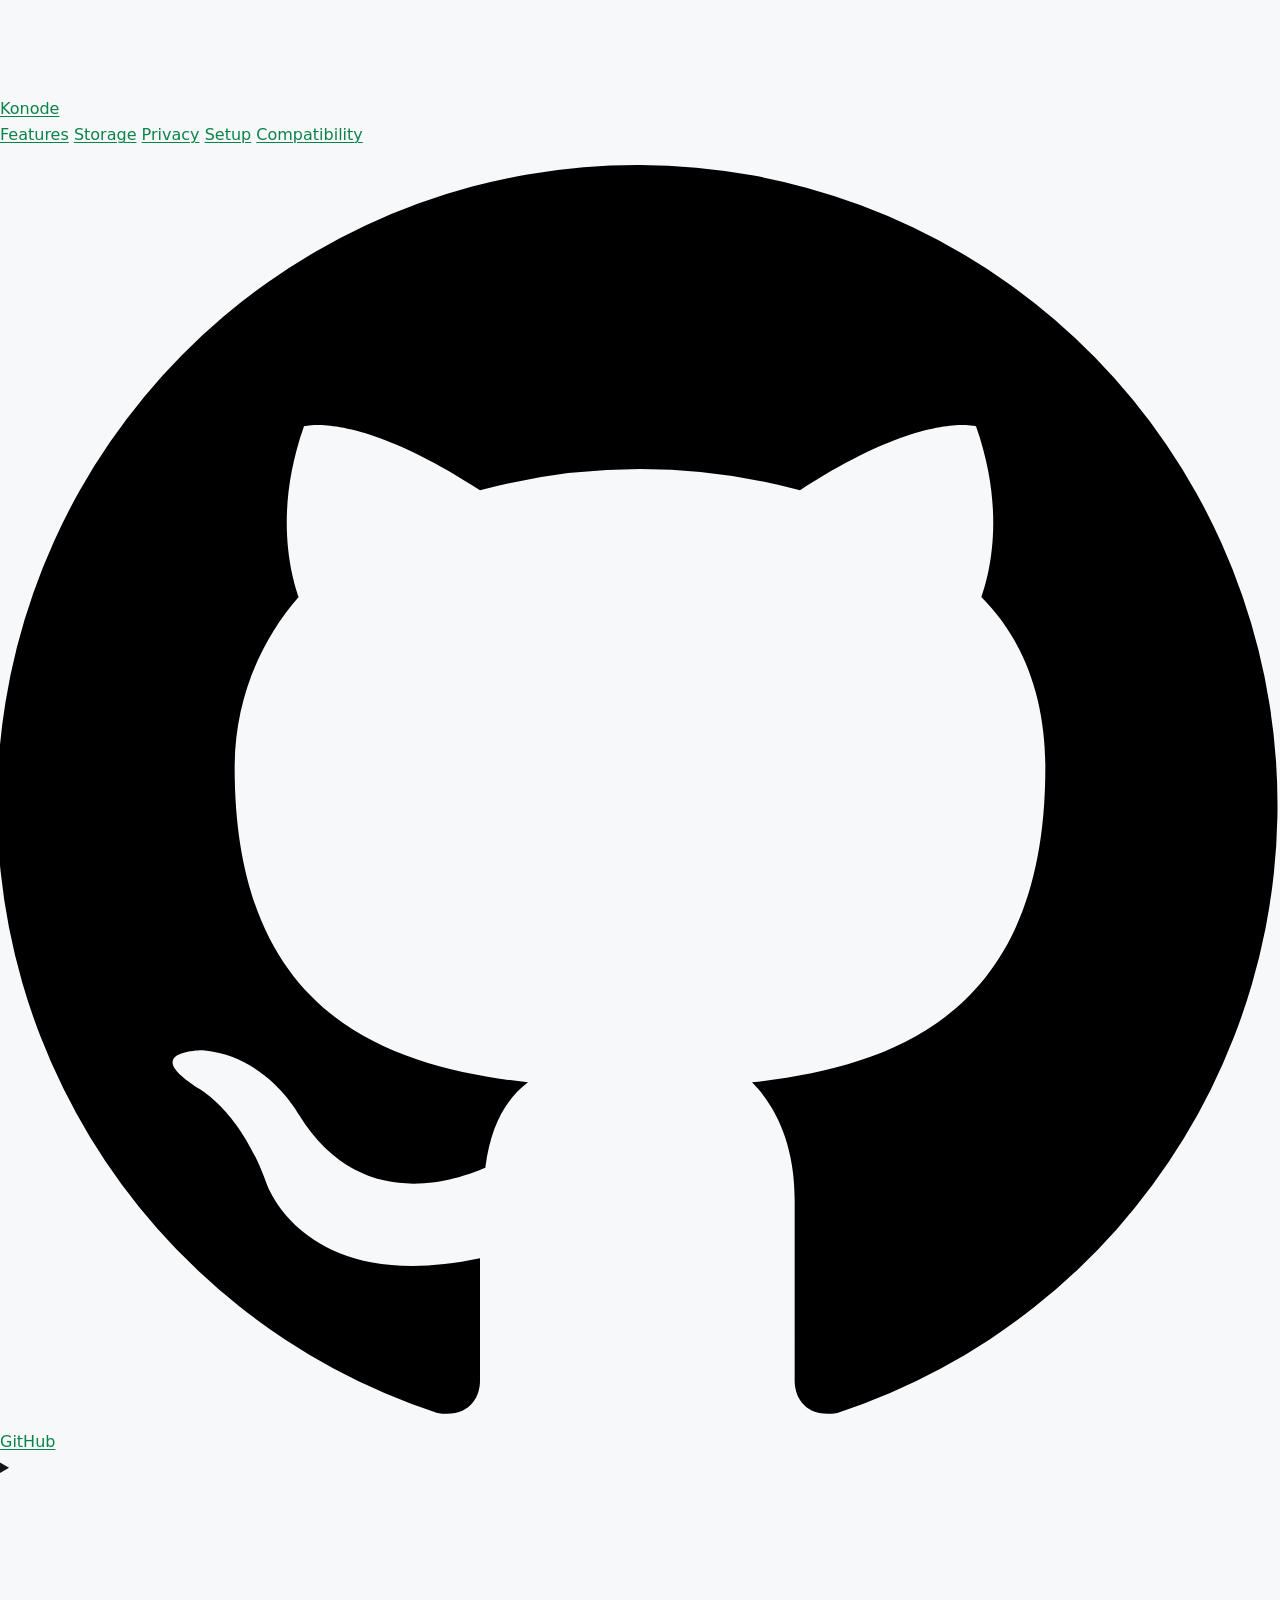
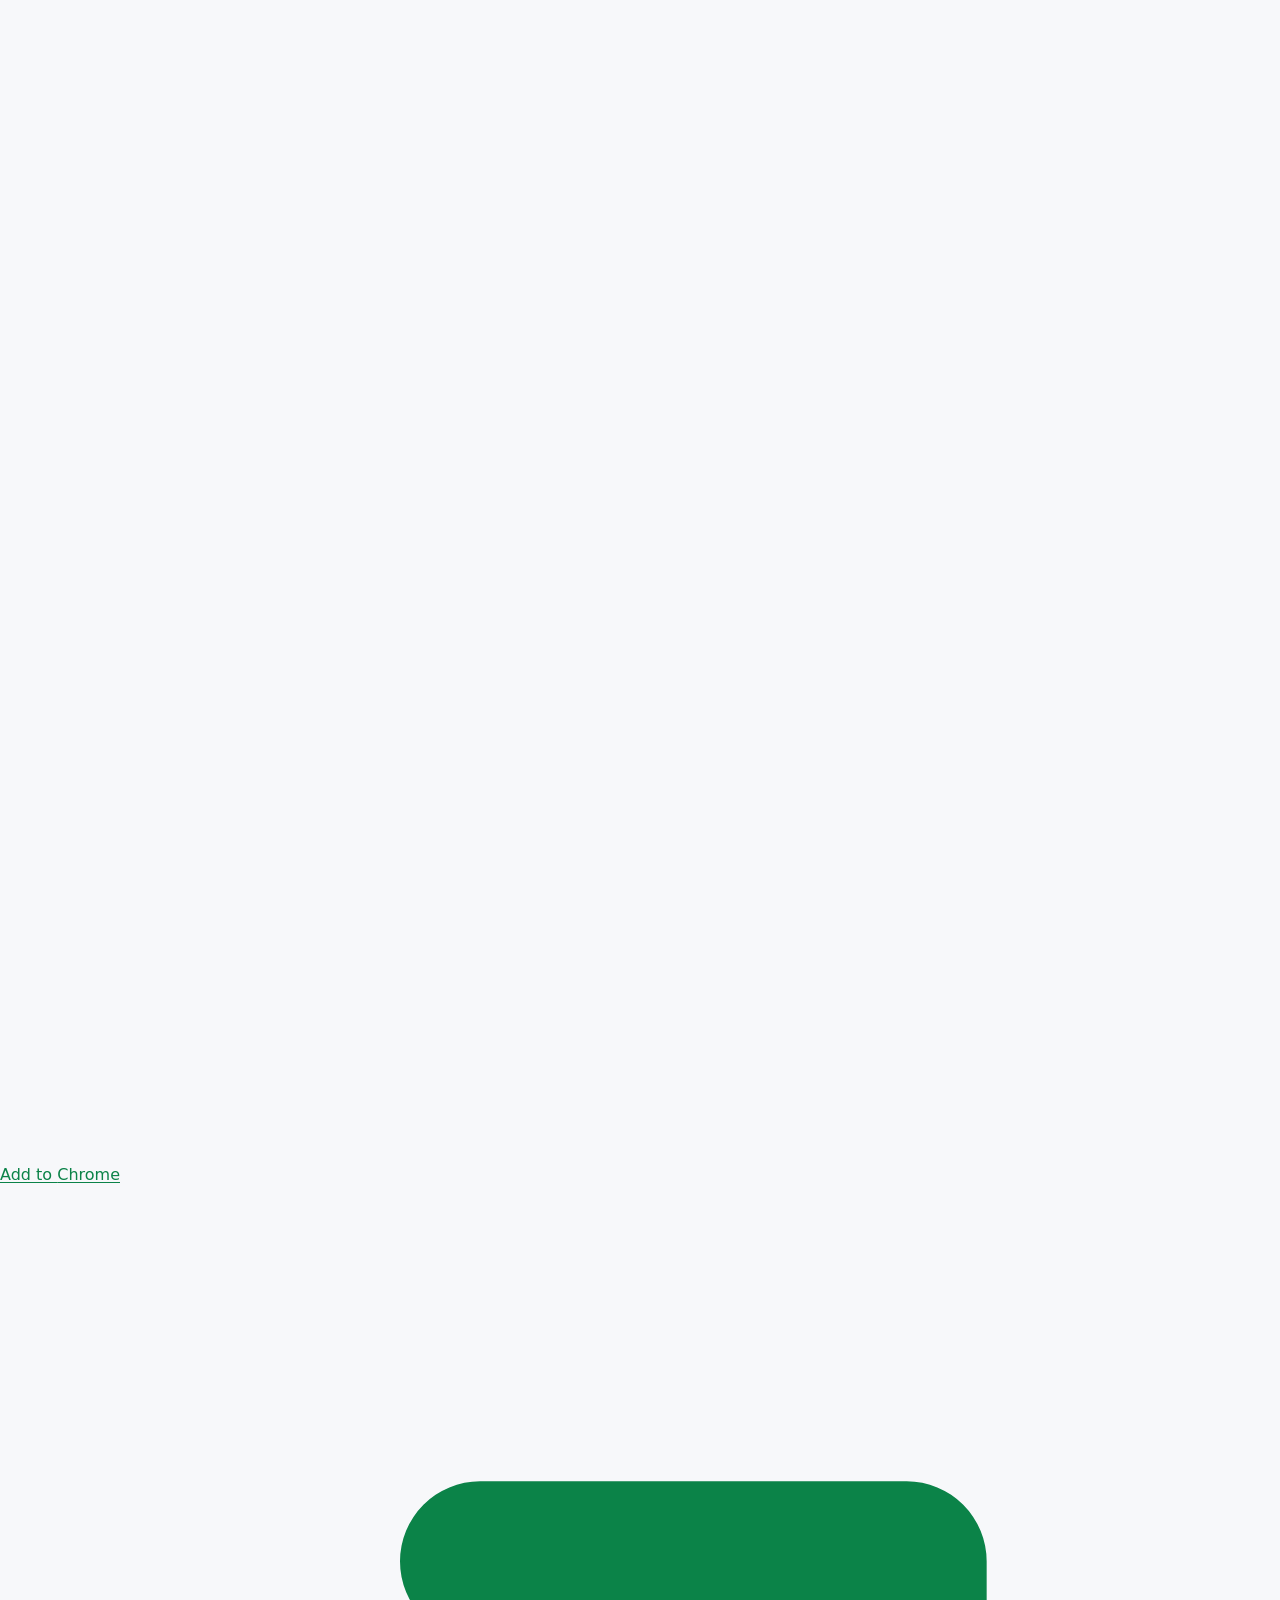
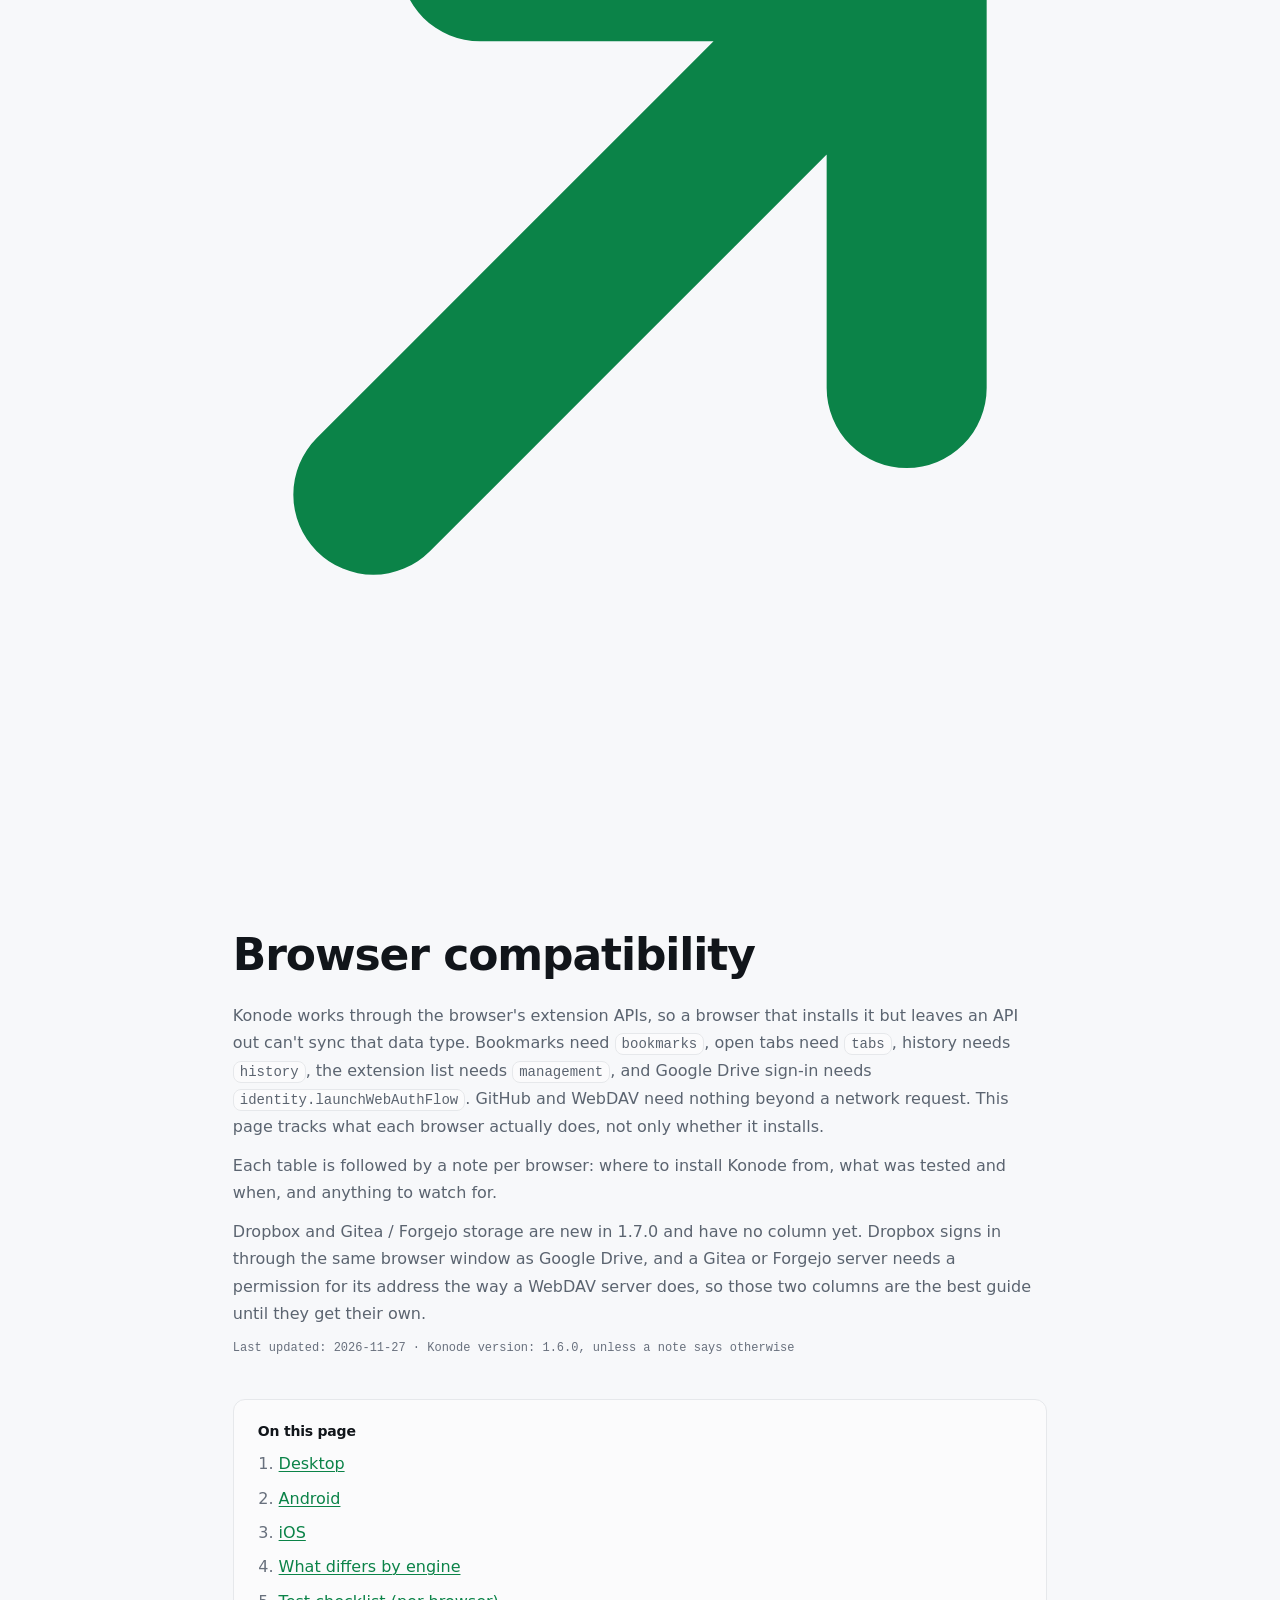
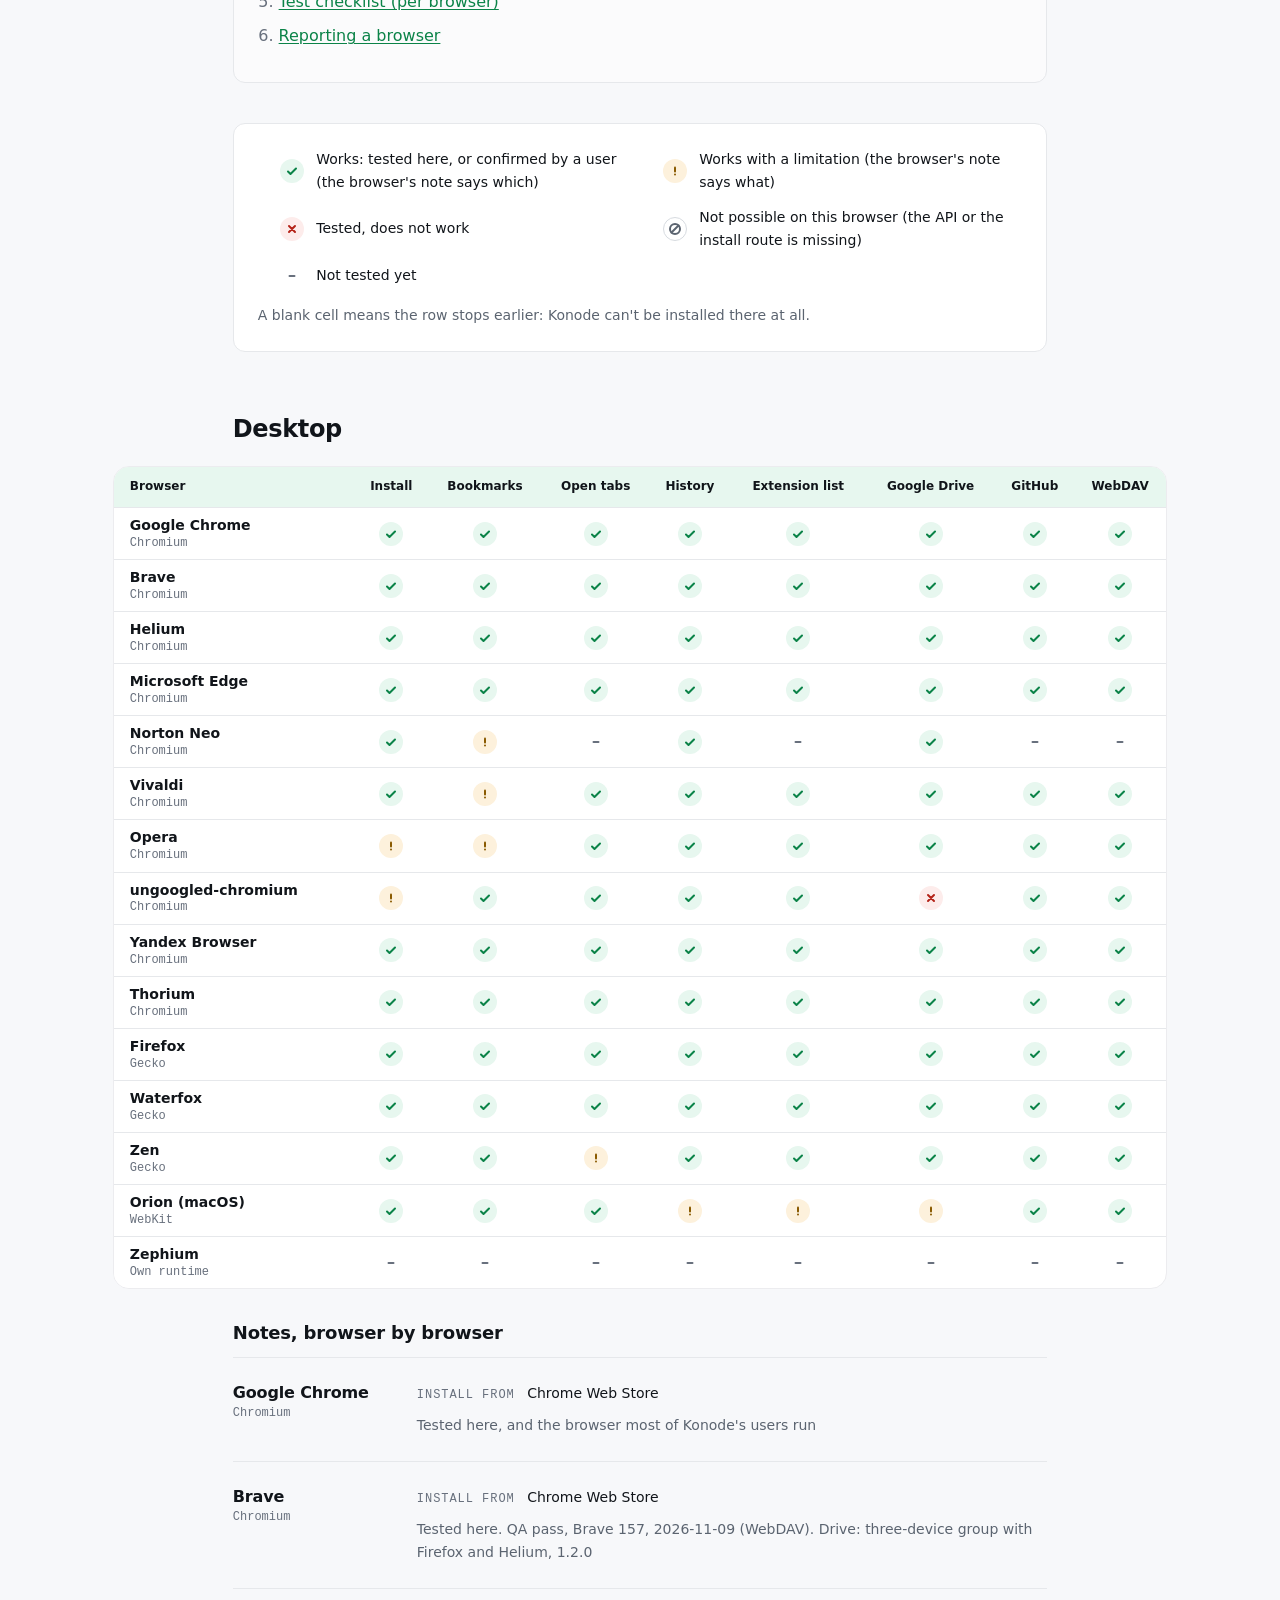
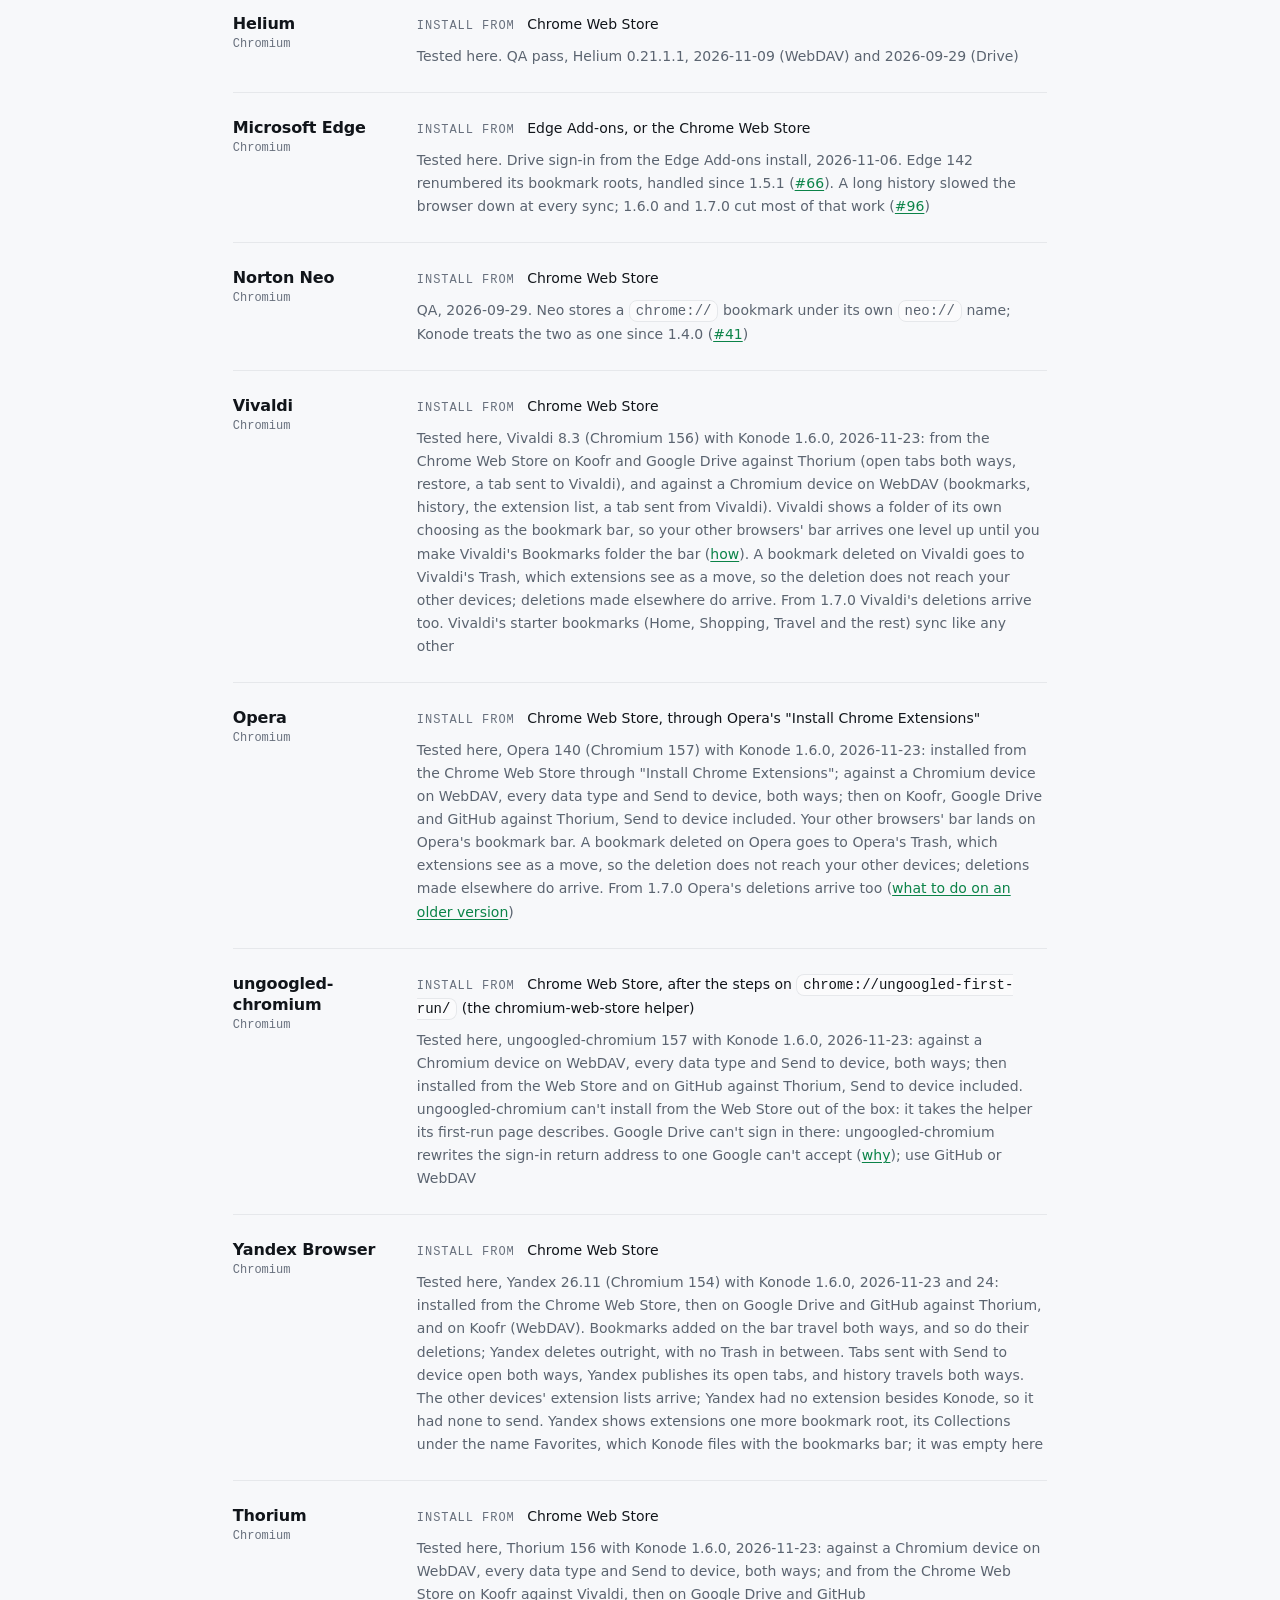
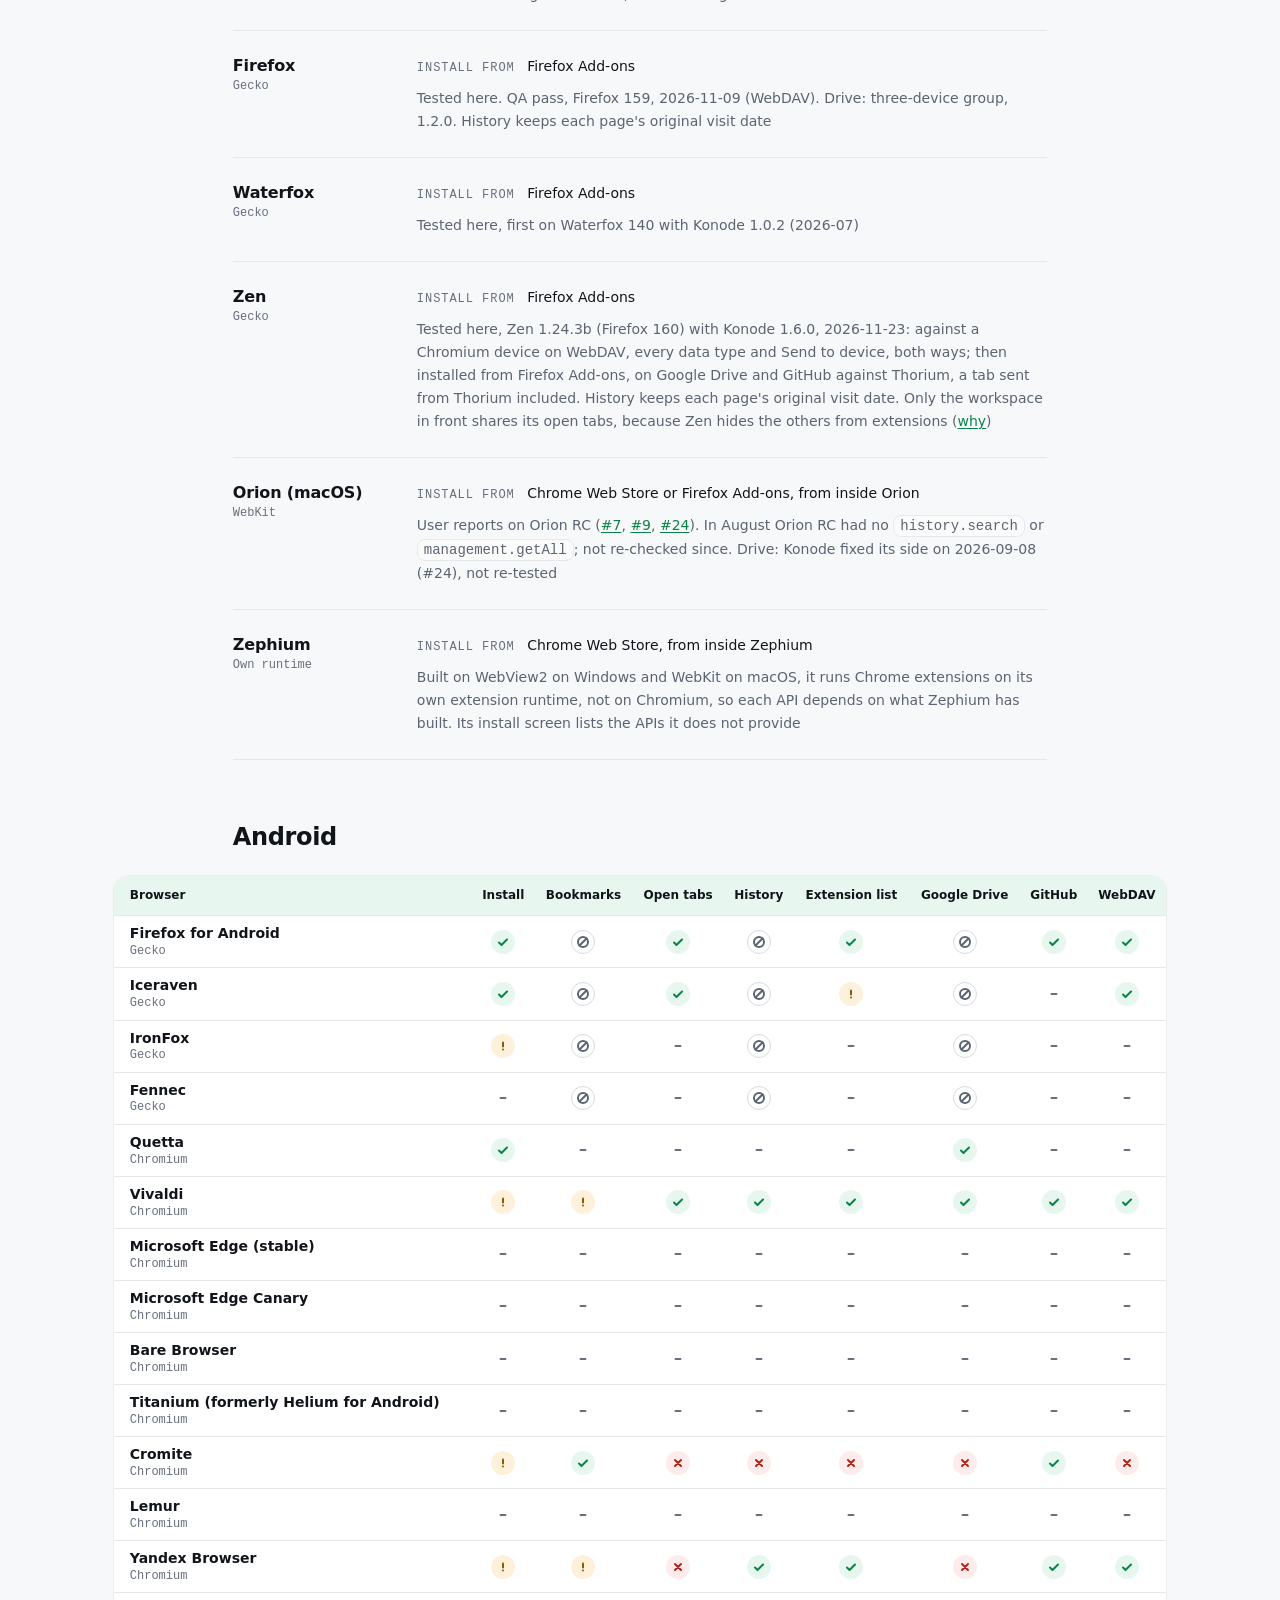
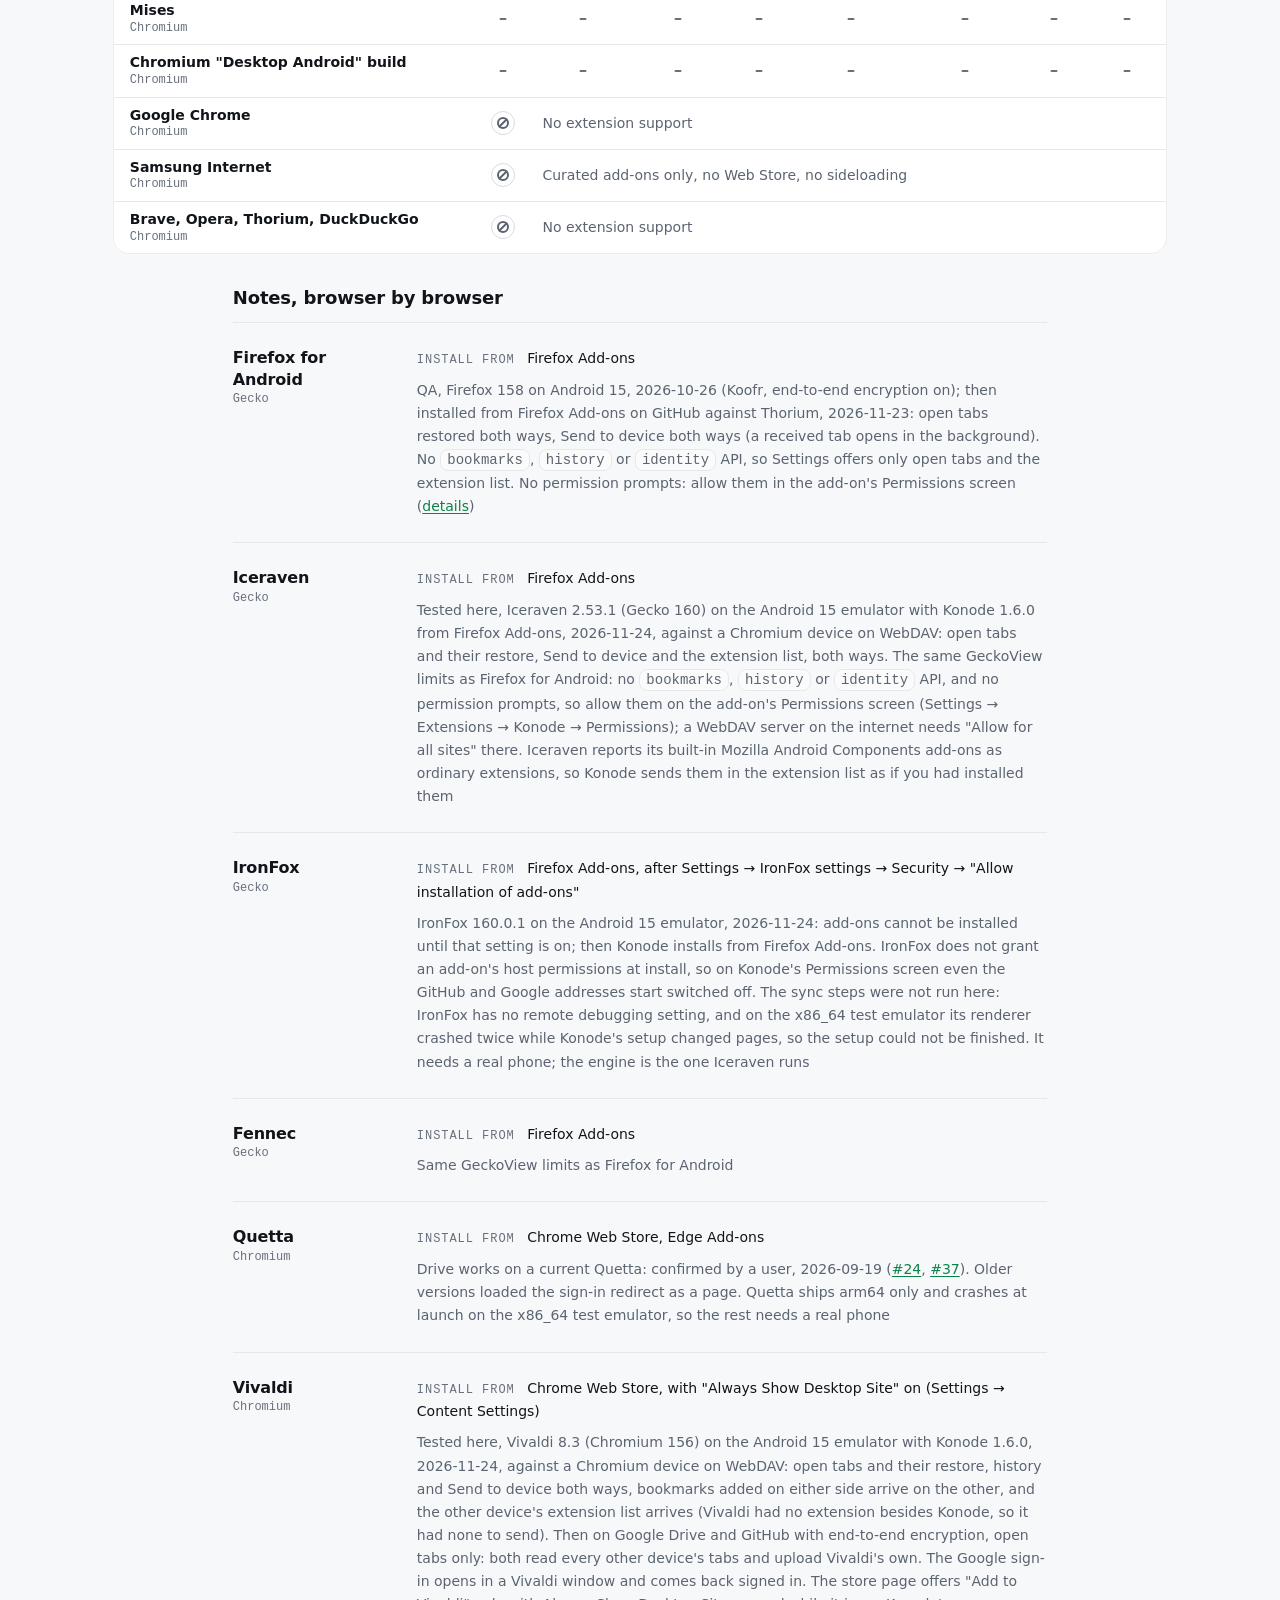
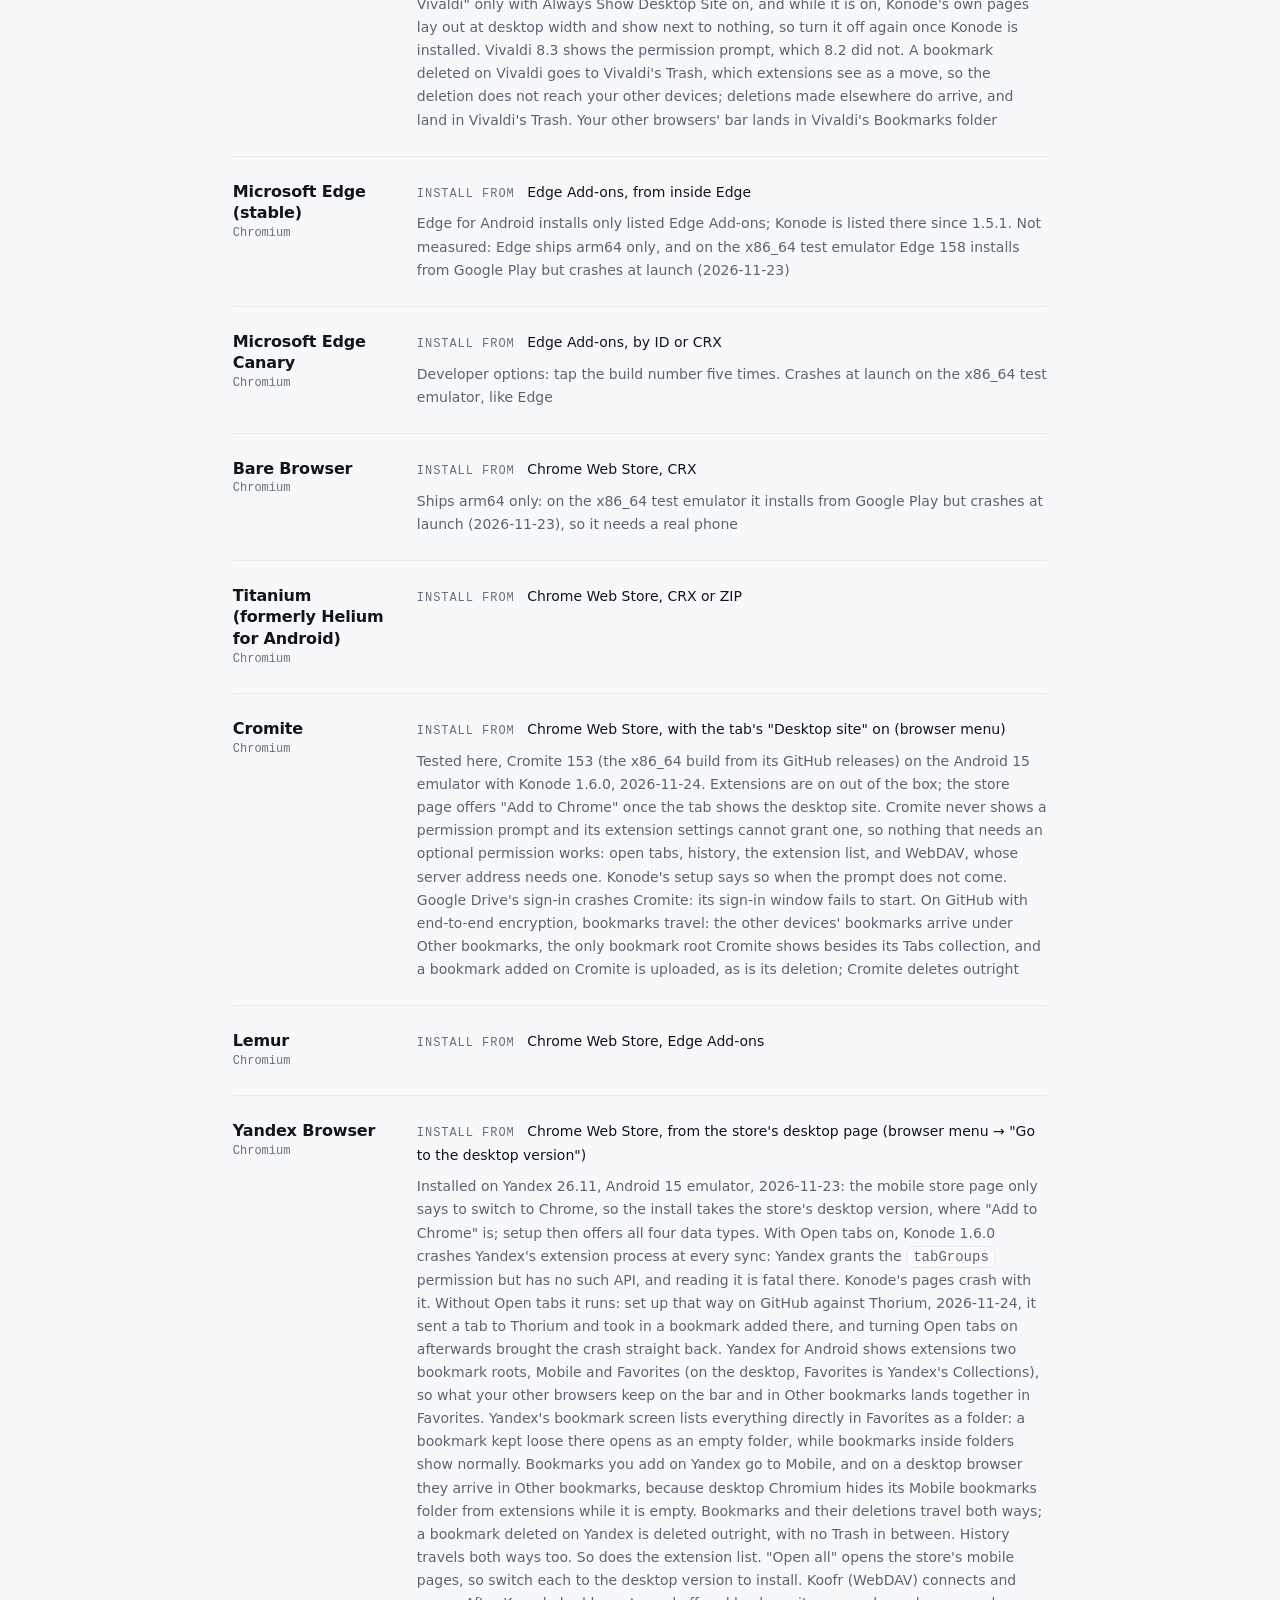
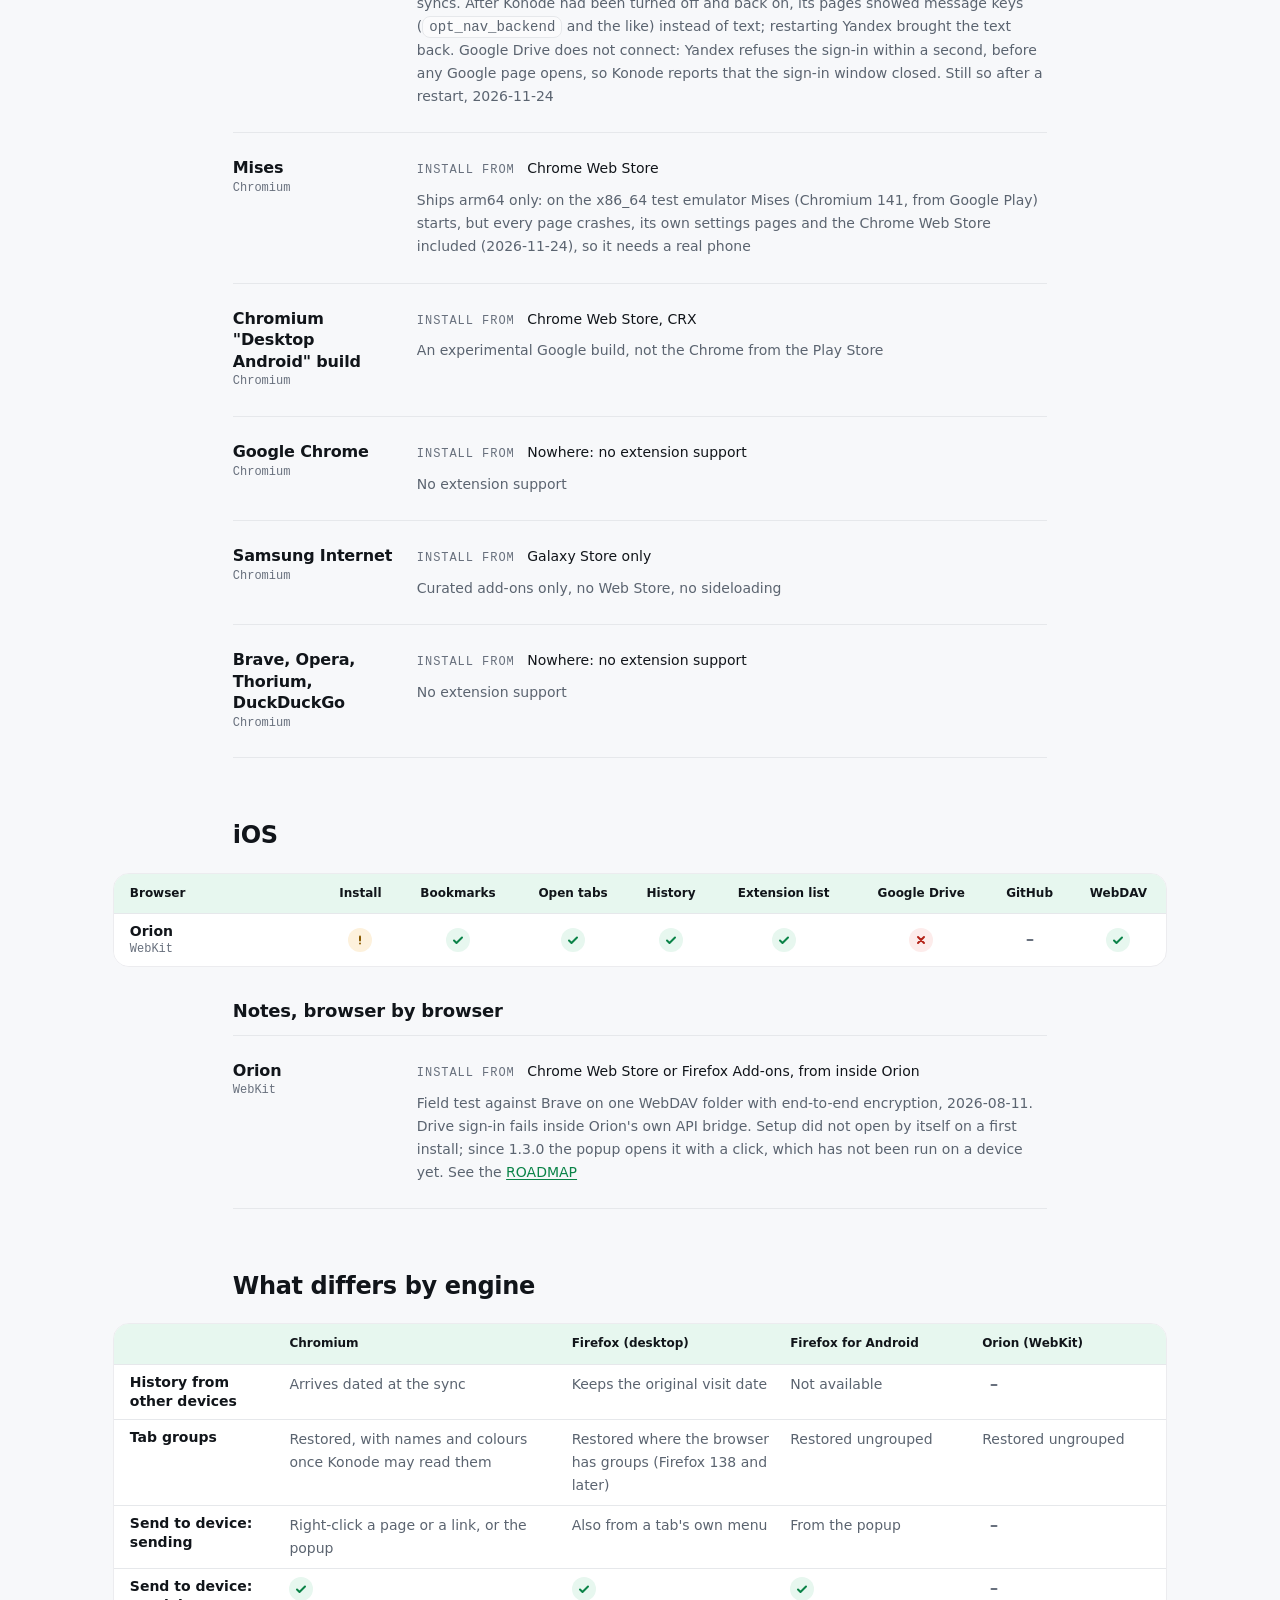
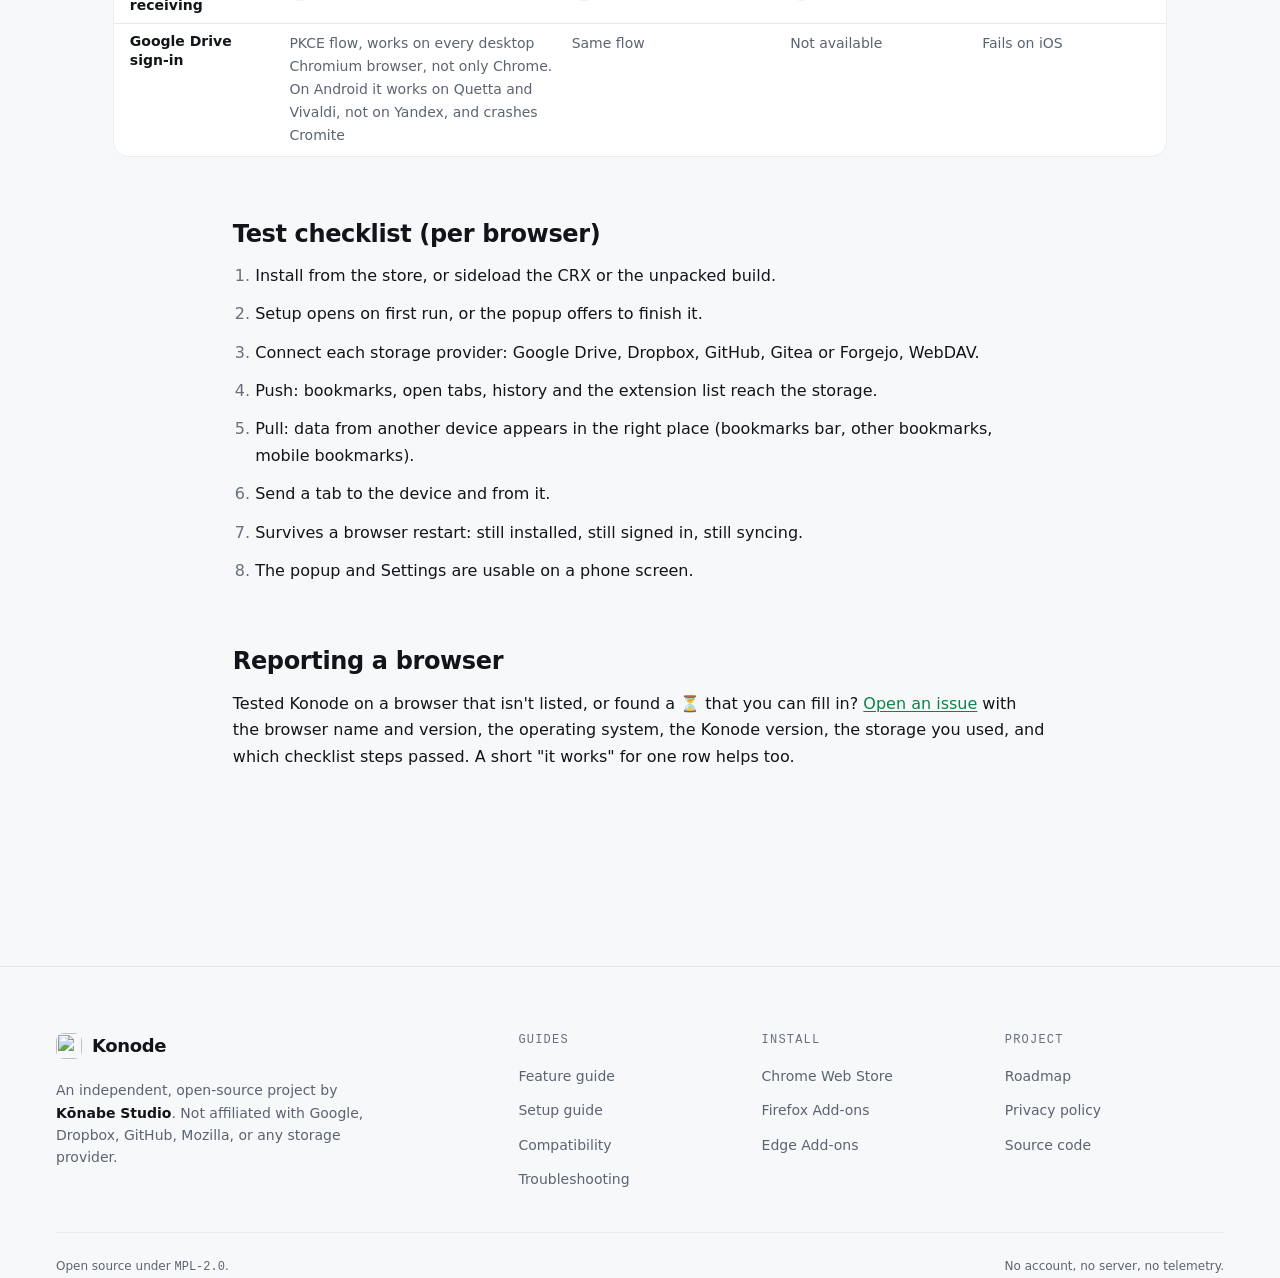
==== commit 7104f314: "feat(site): Compatibility in the top menu, and one grouped footer on every page The header gets Comp" ====
--- a/compatibility.html
+++ b/compatibility.html
@@ -14,7 +14,8 @@
   <link rel="preload" href="fonts/jetbrains-mono-latin.woff2" as="font" type="font/woff2" crossorigin />
   <link rel="stylesheet" href="tokens.css?v=4" />
   <link rel="stylesheet" href="header.css?v=3" />
-  <link rel="stylesheet" href="docs.css?v=4" />
+  <link rel="stylesheet" href="footer.css?v=1" />
+  <link rel="stylesheet" href="docs.css?v=5" />
   <meta property="og:type" content="article" />
   <meta property="og:site_name" content="Konode" />
   <meta property="og:url" content="https://konode.org/compatibility.html" />
@@ -39,6 +40,7 @@
       <a href="index.html#storage">Storage</a>
       <a href="index.html#privacy">Privacy</a>
       <a href="setup.html">Setup</a>
+      <a href="compatibility.html" aria-current="page">Compatibility</a>
       <a href="https://github.com/konabe-studio/konode" target="_blank" rel="noopener noreferrer">
         <svg viewBox="0 0 24 24" aria-hidden="true"><path d="M12 .3a12 12 0 0 0-3.8 23.4c.6.1.8-.3.8-.6v-2.3c-3.3.7-4-1.4-4-1.4-.5-1.4-1.3-1.8-1.3-1.8-1.1-.7.1-.7.1-.7 1.2.1 1.8 1.2 1.8 1.2 1.1 1.8 2.8 1.3 3.5 1 .1-.8.4-1.3.8-1.6-2.7-.3-5.5-1.3-5.5-5.9 0-1.3.5-2.4 1.2-3.2-.1-.3-.5-1.5.1-3.2 0 0 1-.3 3.3 1.2a11.5 11.5 0 0 1 6 0c2.3-1.5 3.3-1.2 3.3-1.2.6 1.7.2 2.9.1 3.2.8.8 1.2 1.9 1.2 3.2 0 4.6-2.8 5.6-5.5 5.9.4.4.8 1.1.8 2.2v3.4c0 .3.2.7.8.6A12 12 0 0 0 12 .3Z"/></svg>
         GitHub
@@ -554,27 +556,45 @@
     <!-- compat:end -->
   </main>
 
-  <footer class="site">
+  <footer class="site-footer">
     <div class="wrap">
-      <div class="top">
-        <div>
+      <div class="footer-grid">
+        <div class="footer-about">
           <a class="brand" href="index.html"><img src="icon.svg" alt="" /> Konode</a>
-          <p class="about">
-            An independent, open-source project by <b>Kōnabe Studio</b>. Not
-            affiliated with Google, GitHub, Mozilla, or any storage provider.
+          <p>
+            An independent, open-source project by <b>Kōnabe Studio</b>. Not affiliated
+            with Google, Dropbox, GitHub, Mozilla, or any storage provider.
           </p>
         </div>
-        <div class="links">
-          <a href="features.html">Features</a>
-          <a href="setup.html">Setup</a>
-          <a href="compatibility.html">Compatibility</a>
-          <a href="troubleshooting.html">Troubleshooting</a>
-          <a href="roadmap.html">Roadmap</a>
-          <a href="privacy.html">Privacy</a>
-          <a href="https://chromewebstore.google.com/detail/konode/mmlfiiimnpnjcjhhbldenpcmnibedkfa">Chrome Web Store</a>
-          <a href="https://github.com/konabe-studio/konode">GitHub</a>
-          <span class="lic">MPL-2.0</span>
-        </div>
+        <nav class="footer-col" aria-labelledby="footer-guides">
+          <p class="footer-h" id="footer-guides">Guides</p>
+          <ul>
+            <li><a href="features.html">Feature guide</a></li>
+            <li><a href="setup.html">Setup guide</a></li>
+            <li><a href="compatibility.html">Compatibility</a></li>
+            <li><a href="troubleshooting.html">Troubleshooting</a></li>
+          </ul>
+        </nav>
+        <nav class="footer-col" aria-labelledby="footer-install">
+          <p class="footer-h" id="footer-install">Install</p>
+          <ul>
+            <li><a href="https://chromewebstore.google.com/detail/konode/mmlfiiimnpnjcjhhbldenpcmnibedkfa" target="_blank" rel="noopener noreferrer">Chrome Web Store</a></li>
+            <li><a href="https://addons.mozilla.org/firefox/addon/konode/" target="_blank" rel="noopener noreferrer">Firefox Add-ons</a></li>
+            <li><a href="https://microsoftedge.microsoft.com/addons/detail/acmngpjfommajbkfbfmdfemlheiamfoe" target="_blank" rel="noopener noreferrer">Edge Add-ons</a></li>
+          </ul>
+        </nav>
+        <nav class="footer-col" aria-labelledby="footer-project">
+          <p class="footer-h" id="footer-project">Project</p>
+          <ul>
+            <li><a href="roadmap.html">Roadmap</a></li>
+            <li><a href="privacy.html">Privacy policy</a></li>
+            <li><a href="https://github.com/konabe-studio/konode" target="_blank" rel="noopener noreferrer">Source code</a></li>
+          </ul>
+        </nav>
+      </div>
+      <div class="footer-bottom">
+        <p>Open source under <a href="https://www.mozilla.org/en-US/MPL/2.0/" target="_blank" rel="noopener noreferrer">MPL-2.0</a>.</p>
+        <p>No account, no server, no telemetry.</p>
       </div>
     </div>
   </footer>
--- a/footer.css
+++ b/footer.css
@@ -0,0 +1,67 @@
+/* The site footer, the same on every page. Loaded after tokens.css, so it uses the tokens.
+
+   Until 2026-11-27 the landing page and the doc pages each had a footer of their own, in
+   style.css and docs.css, with different links and different words. The doc pages put
+   nine links and the licence in one row, which broke into three ragged lines on a phone
+   and ran out of room on a laptop once Compatibility joined. Now the links sit in three
+   labelled groups, so a new page has an obvious place and the row never grows. */
+
+.site-footer {
+  margin-top: var(--s-8);
+  padding: var(--s-8) 0 var(--s-6);
+  border-top: 1px solid var(--border);
+}
+
+/* A phone: the brand across the top, then the groups two to a row. */
+.footer-grid {
+  display: grid;
+  gap: var(--s-6) var(--s-5);
+  grid-template-columns: repeat(2, minmax(0, 1fr));
+}
+.footer-about { grid-column: 1 / -1; }
+/* A tablet: all three groups in one row, under the brand. */
+@media (min-width: 640px) {
+  .footer-grid { grid-template-columns: repeat(3, minmax(0, 1fr)); }
+}
+/* The brand beside the three groups once there is room for four columns. */
+@media (min-width: 900px) {
+  .footer-grid { grid-template-columns: minmax(0, 2fr) repeat(3, minmax(0, 1fr)); }
+  .footer-about { grid-column: auto; }
+}
+
+.site-footer .brand {
+  display: inline-flex; align-items: center; gap: 10px;
+  font-family: var(--font-display); font-size: var(--fs-h3); font-weight: 600;
+  letter-spacing: -0.02em; color: var(--fg); text-decoration: none;
+}
+.site-footer .brand img { width: 26px; height: 26px; border-radius: var(--r-sm); flex: none; }
+.footer-about p {
+  margin: var(--s-3) 0 0; max-width: 36ch;
+  font-size: var(--fs-sm); line-height: 1.6; color: var(--fg-muted);
+}
+.footer-about b { font-weight: 600; color: var(--fg); }
+
+.footer-h {
+  margin: 0 0 var(--s-3);
+  font-family: var(--font-mono); font-size: var(--fs-xs); font-weight: 400;
+  text-transform: uppercase; letter-spacing: 0.1em; color: var(--fg-subtle);
+}
+.footer-col ul { list-style: none; margin: 0; padding: 0; display: grid; gap: var(--s-2); }
+.footer-col a, .footer-bottom a {
+  color: var(--fg-muted); font-size: var(--fs-sm); text-decoration: none;
+  transition: color var(--dur) var(--ease);
+}
+.footer-col a:hover, .footer-bottom a:hover { color: var(--fg); text-decoration: underline; }
+
+.footer-bottom {
+  display: flex; flex-wrap: wrap; justify-content: space-between; gap: var(--s-2) var(--s-5);
+  margin-top: var(--s-7); padding-top: var(--s-5);
+  border-top: 1px solid var(--border-hair);
+  font-size: var(--fs-xs); color: var(--fg-muted);
+}
+.footer-bottom p { margin: 0; }
+.footer-bottom a { font-size: var(--fs-xs); font-family: var(--font-mono); }
+
+@media print {
+  .site-footer { display: none; }
+}
--- a/docs.css
+++ b/docs.css
@@ -54,31 +54,6 @@
 /* The header now lives in header.css, shared with the landing page. It is
    position:fixed, so the page content needs to clear it. */
 body { padding-top: 96px; }
-
-/* The footer still carries a brand lockup of its own. */
-.brand {
-  display: inline-flex; align-items: center; gap: 10px;
-  font-family: var(--font-display); font-weight: 600; font-size: var(--fs-h3);
-  letter-spacing: -0.02em; color: var(--fg); text-decoration: none;
-}
-.brand svg, .brand img { width: 26px; height: 26px; border-radius: 6px; flex: none; }
-
-/* ---------- Footer ---------- */
-footer.site { border-top: 1px solid var(--border); padding: var(--s-7) 0; }
-footer.site .top {
-  display: flex; flex-direction: column; gap: var(--s-5);
-  justify-content: space-between; align-items: flex-start;
-}
-@media (min-width: 860px) { footer.site .top { flex-direction: row; align-items: center; } }
-footer.site .about { margin-top: var(--s-2); max-width: 44ch; font-size: var(--fs-sm); color: var(--fg-subtle); }
-footer.site .about b { font-weight: 400; color: var(--fg-muted); }
-footer.site .links {
-  display: flex; flex-wrap: wrap; align-items: center; gap: var(--s-2) var(--s-5);
-  font-size: var(--fs-sm);
-}
-footer.site .links a { color: var(--fg-muted); text-decoration: none; }
-footer.site .links a:hover { color: var(--fg); text-decoration: underline; }
-footer.site .links .lic { font-family: var(--font-mono); font-size: var(--fs-xs); color: var(--fg-subtle); }
 
 /* ---------- Long-form pages (privacy, setup, troubleshooting, roadmap) ---------- */
 /* The container itself carries the measure, so prose, code blocks and boxes
@@ -290,7 +265,7 @@
 }
 
 @media print {
-  .site-header, footer.site, .skip { display: none; }
+  .site-header, .skip { display: none; }
   /* padding-top clears the fixed header on screen; in print there is none. */
   body { background: #fff; color: #000; padding-top: 0; }
   .doc { padding: 0; }
